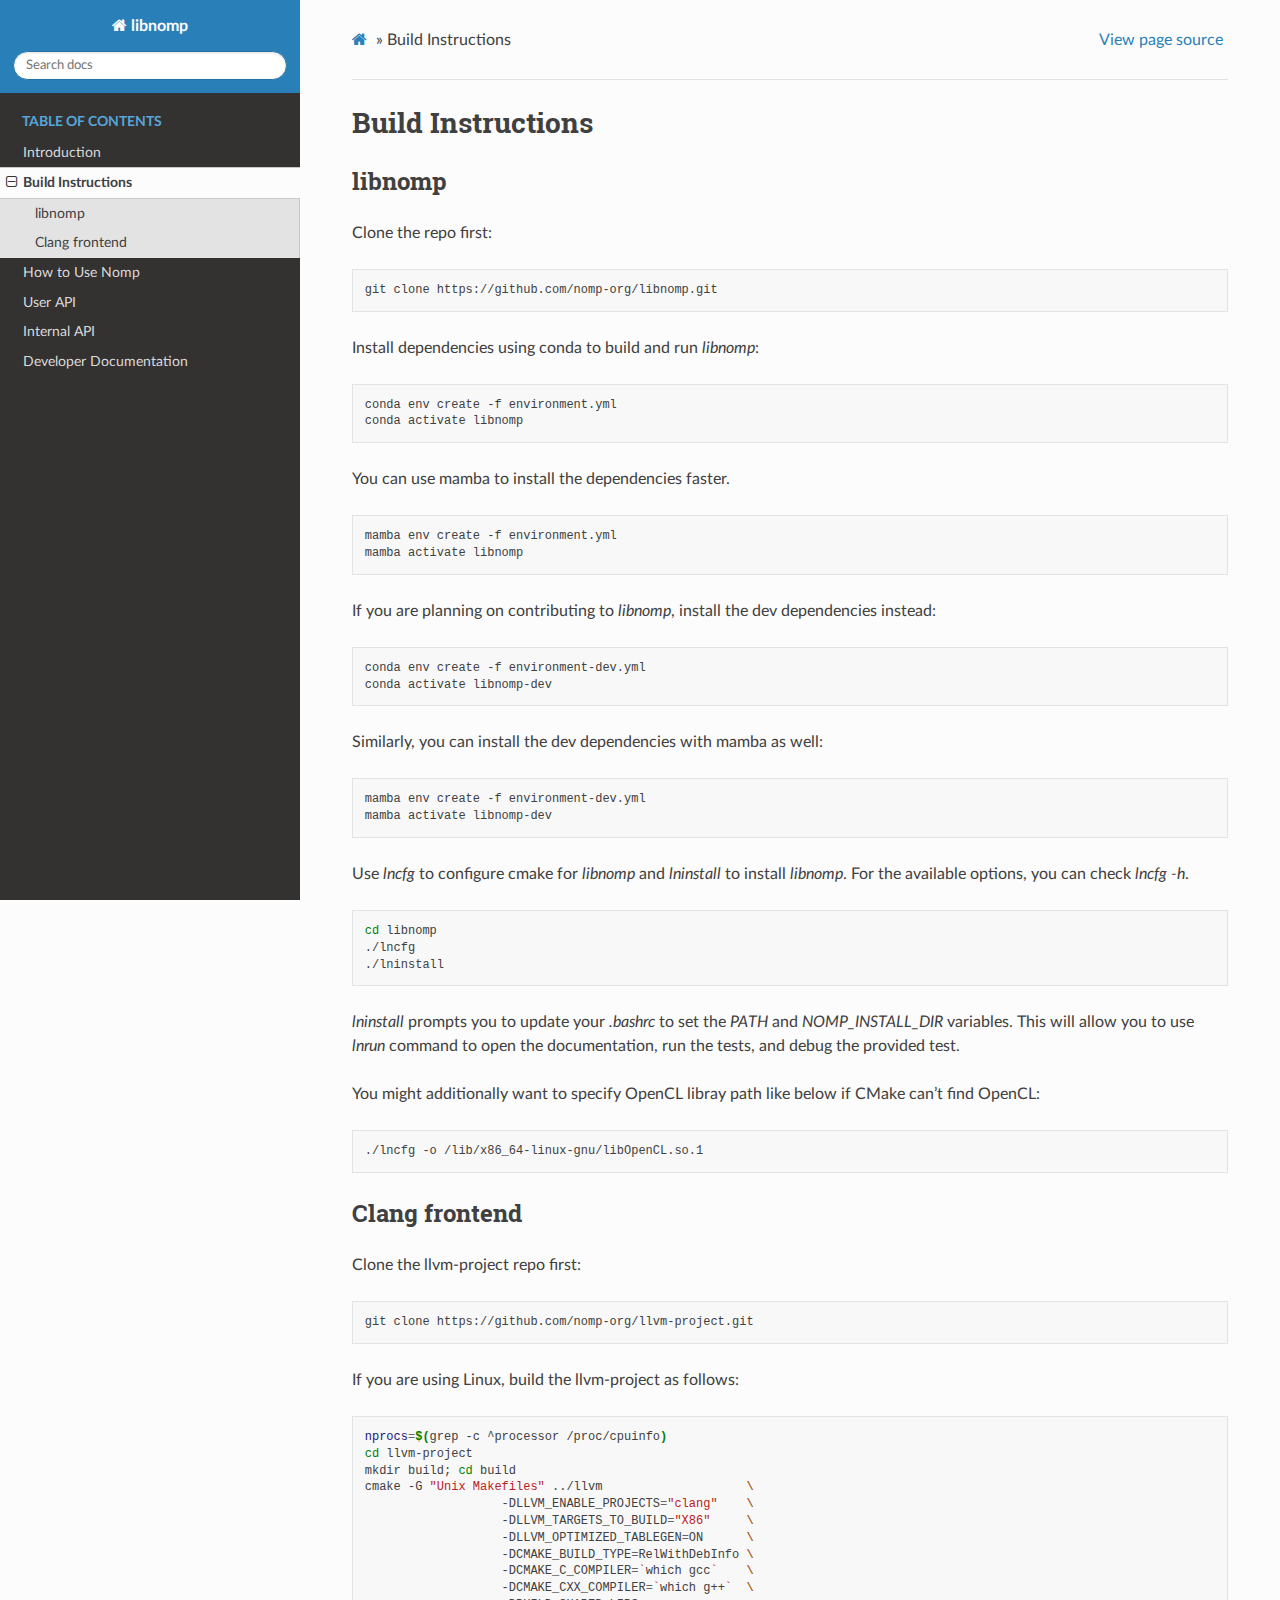
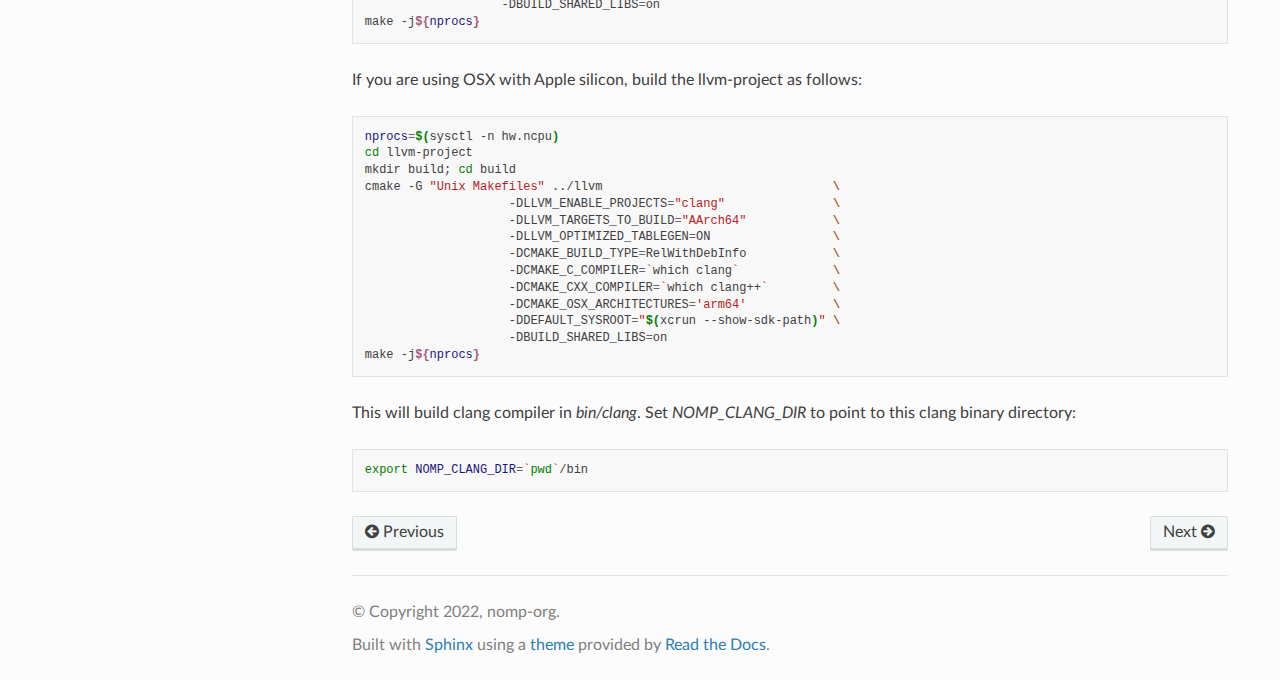
==== build.html @ e28bb0e7 "Deploying to gh-pages from  @ cd561f1dcca18e10cb22aec0879c1a27568e7cdb 🚀" ====
<!DOCTYPE html>
<html class="writer-html5" lang="en" >
<head>
  <meta charset="utf-8" /><meta name="generator" content="Docutils 0.17.1: http://docutils.sourceforge.net/" />

  <meta name="viewport" content="width=device-width, initial-scale=1.0" />
  <title>Build Instructions &mdash; libnomp  documentation</title>
      <link rel="stylesheet" href="_static/pygments.css" type="text/css" />
      <link rel="stylesheet" href="_static/css/theme.css" type="text/css" />
      <link rel="stylesheet" href="_static/main_stylesheet.css" type="text/css" />
  <!--[if lt IE 9]>
    <script src="_static/js/html5shiv.min.js"></script>
  <![endif]-->
  
        <script data-url_root="./" id="documentation_options" src="_static/documentation_options.js"></script>
        <script src="_static/jquery.js"></script>
        <script src="_static/underscore.js"></script>
        <script src="_static/_sphinx_javascript_frameworks_compat.js"></script>
        <script src="_static/doctools.js"></script>
    <script src="_static/js/theme.js"></script>
    <link rel="index" title="Index" href="genindex.html" />
    <link rel="search" title="Search" href="search.html" />
    <link rel="next" title="How to Use Nomp" href="nomp-usage.html" />
    <link rel="prev" title="Introduction" href="index.html" /> 
</head>

<body class="wy-body-for-nav"> 
  <div class="wy-grid-for-nav">
    <nav data-toggle="wy-nav-shift" class="wy-nav-side">
      <div class="wy-side-scroll">
        <div class="wy-side-nav-search" >
            <a href="index.html" class="icon icon-home"> libnomp
          </a>
<div role="search">
  <form id="rtd-search-form" class="wy-form" action="search.html" method="get">
    <input type="text" name="q" placeholder="Search docs" />
    <input type="hidden" name="check_keywords" value="yes" />
    <input type="hidden" name="area" value="default" />
  </form>
</div>
        </div><div class="wy-menu wy-menu-vertical" data-spy="affix" role="navigation" aria-label="Navigation menu">
              <p class="caption" role="heading"><span class="caption-text">Table of Contents</span></p>
<ul class="current">
<li class="toctree-l1"><a class="reference internal" href="index.html">Introduction</a></li>
<li class="toctree-l1 current"><a class="current reference internal" href="#">Build Instructions</a><ul>
<li class="toctree-l2"><a class="reference internal" href="#libnomp">libnomp</a></li>
<li class="toctree-l2"><a class="reference internal" href="#clang-frontend">Clang frontend</a></li>
</ul>
</li>
<li class="toctree-l1"><a class="reference internal" href="nomp-usage.html">How to Use Nomp</a></li>
<li class="toctree-l1"><a class="reference internal" href="user-api.html">User API</a></li>
<li class="toctree-l1"><a class="reference internal" href="internal-api.html">Internal API</a></li>
<li class="toctree-l1"><a class="reference internal" href="developer-docs.html">Developer Documentation</a></li>
</ul>

        </div>
      </div>
    </nav>

    <section data-toggle="wy-nav-shift" class="wy-nav-content-wrap"><nav class="wy-nav-top" aria-label="Mobile navigation menu" >
          <i data-toggle="wy-nav-top" class="fa fa-bars"></i>
          <a href="index.html">libnomp</a>
      </nav>

      <div class="wy-nav-content">
        <div class="rst-content">
          <div role="navigation" aria-label="Page navigation">
  <ul class="wy-breadcrumbs">
      <li><a href="index.html" class="icon icon-home"></a> &raquo;</li>
      <li>Build Instructions</li>
      <li class="wy-breadcrumbs-aside">
            <a href="_sources/build.rst.txt" rel="nofollow"> View page source</a>
      </li>
  </ul>
  <hr/>
</div>
          <div role="main" class="document" itemscope="itemscope" itemtype="http://schema.org/Article">
           <div itemprop="articleBody">
             
  <section id="build-instructions">
<h1>Build Instructions<a class="headerlink" href="#build-instructions" title="Permalink to this heading"></a></h1>
<section id="libnomp">
<h2>libnomp<a class="headerlink" href="#libnomp" title="Permalink to this heading"></a></h2>
<p>Clone the repo first:</p>
<div class="highlight-bash notranslate"><div class="highlight"><pre><span></span>git clone https://github.com/nomp-org/libnomp.git
</pre></div>
</div>
<p>Install dependencies using conda to build and run <cite>libnomp</cite>:</p>
<div class="highlight-bash notranslate"><div class="highlight"><pre><span></span>conda env create -f environment.yml
conda activate libnomp
</pre></div>
</div>
<p>You can use mamba to install the dependencies faster.</p>
<div class="highlight-bash notranslate"><div class="highlight"><pre><span></span>mamba env create -f environment.yml
mamba activate libnomp
</pre></div>
</div>
<p>If you are planning on contributing to <cite>libnomp</cite>, install the dev dependencies
instead:</p>
<div class="highlight-bash notranslate"><div class="highlight"><pre><span></span>conda env create -f environment-dev.yml
conda activate libnomp-dev
</pre></div>
</div>
<p>Similarly, you can install the dev dependencies with mamba as well:</p>
<div class="highlight-bash notranslate"><div class="highlight"><pre><span></span>mamba env create -f environment-dev.yml
mamba activate libnomp-dev
</pre></div>
</div>
<p>Use <cite>lncfg</cite> to configure cmake for <cite>libnomp</cite> and <cite>lninstall</cite> to install <cite>libnomp</cite>.
For the available options, you can check <cite>lncfg -h</cite>.</p>
<div class="highlight-bash notranslate"><div class="highlight"><pre><span></span><span class="nb">cd</span> libnomp
./lncfg
./lninstall
</pre></div>
</div>
<p><cite>lninstall</cite> prompts you to update your <cite>.bashrc</cite> to set the <cite>PATH</cite> and
<cite>NOMP_INSTALL_DIR</cite> variables. This will allow you to use <cite>lnrun</cite> command to
open the documentation, run the tests, and debug the provided test.</p>
<p>You might additionally want to specify OpenCL libray path like below if CMake
can’t find OpenCL:</p>
<div class="highlight-bash notranslate"><div class="highlight"><pre><span></span>./lncfg -o /lib/x86_64-linux-gnu/libOpenCL.so.1
</pre></div>
</div>
</section>
<section id="clang-frontend">
<h2>Clang frontend<a class="headerlink" href="#clang-frontend" title="Permalink to this heading"></a></h2>
<p>Clone the llvm-project repo first:</p>
<div class="highlight-bash notranslate"><div class="highlight"><pre><span></span>git clone https://github.com/nomp-org/llvm-project.git
</pre></div>
</div>
<p>If you are using Linux, build the llvm-project as follows:</p>
<div class="highlight-bash notranslate"><div class="highlight"><pre><span></span><span class="nv">nprocs</span><span class="o">=</span><span class="k">$(</span>grep -c ^processor /proc/cpuinfo<span class="k">)</span>
<span class="nb">cd</span> llvm-project
mkdir build<span class="p">;</span> <span class="nb">cd</span> build
cmake -G <span class="s2">&quot;Unix Makefiles&quot;</span> ../llvm                    <span class="se">\</span>
                   -DLLVM_ENABLE_PROJECTS<span class="o">=</span><span class="s2">&quot;clang&quot;</span>    <span class="se">\</span>
                   -DLLVM_TARGETS_TO_BUILD<span class="o">=</span><span class="s2">&quot;X86&quot;</span>     <span class="se">\</span>
                   -DLLVM_OPTIMIZED_TABLEGEN<span class="o">=</span>ON      <span class="se">\</span>
                   -DCMAKE_BUILD_TYPE<span class="o">=</span>RelWithDebInfo <span class="se">\</span>
                   -DCMAKE_C_COMPILER<span class="o">=</span><span class="sb">`</span>which gcc<span class="sb">`</span>    <span class="se">\</span>
                   -DCMAKE_CXX_COMPILER<span class="o">=</span><span class="sb">`</span>which g++<span class="sb">`</span>  <span class="se">\</span>
                   -DBUILD_SHARED_LIBS<span class="o">=</span>on
make -j<span class="si">${</span><span class="nv">nprocs</span><span class="si">}</span>
</pre></div>
</div>
<p>If you are using OSX with Apple silicon, build the llvm-project as follows:</p>
<div class="highlight-bash notranslate"><div class="highlight"><pre><span></span><span class="nv">nprocs</span><span class="o">=</span><span class="k">$(</span>sysctl -n hw.ncpu<span class="k">)</span>
<span class="nb">cd</span> llvm-project
mkdir build<span class="p">;</span> <span class="nb">cd</span> build
cmake -G <span class="s2">&quot;Unix Makefiles&quot;</span> ../llvm                                <span class="se">\</span>
                    -DLLVM_ENABLE_PROJECTS<span class="o">=</span><span class="s2">&quot;clang&quot;</span>               <span class="se">\</span>
                    -DLLVM_TARGETS_TO_BUILD<span class="o">=</span><span class="s2">&quot;AArch64&quot;</span>            <span class="se">\</span>
                    -DLLVM_OPTIMIZED_TABLEGEN<span class="o">=</span>ON                 <span class="se">\</span>
                    -DCMAKE_BUILD_TYPE<span class="o">=</span>RelWithDebInfo            <span class="se">\</span>
                    -DCMAKE_C_COMPILER<span class="o">=</span><span class="sb">`</span>which clang<span class="sb">`</span>             <span class="se">\</span>
                    -DCMAKE_CXX_COMPILER<span class="o">=</span><span class="sb">`</span>which clang++<span class="sb">`</span>         <span class="se">\</span>
                    -DCMAKE_OSX_ARCHITECTURES<span class="o">=</span><span class="s1">&#39;arm64&#39;</span>            <span class="se">\</span>
                    -DDEFAULT_SYSROOT<span class="o">=</span><span class="s2">&quot;</span><span class="k">$(</span>xcrun --show-sdk-path<span class="k">)</span><span class="s2">&quot;</span> <span class="se">\</span>
                    -DBUILD_SHARED_LIBS<span class="o">=</span>on
make -j<span class="si">${</span><span class="nv">nprocs</span><span class="si">}</span>
</pre></div>
</div>
<p>This will build clang compiler in <cite>bin/clang</cite>. Set <cite>NOMP_CLANG_DIR</cite> to point to
this clang binary directory:</p>
<div class="highlight-bash notranslate"><div class="highlight"><pre><span></span><span class="nb">export</span> <span class="nv">NOMP_CLANG_DIR</span><span class="o">=</span><span class="sb">`</span><span class="nb">pwd</span><span class="sb">`</span>/bin
</pre></div>
</div>
</section>
</section>


           </div>
          </div>
          <footer><div class="rst-footer-buttons" role="navigation" aria-label="Footer">
        <a href="index.html" class="btn btn-neutral float-left" title="Introduction" accesskey="p" rel="prev"><span class="fa fa-arrow-circle-left" aria-hidden="true"></span> Previous</a>
        <a href="nomp-usage.html" class="btn btn-neutral float-right" title="How to Use Nomp" accesskey="n" rel="next">Next <span class="fa fa-arrow-circle-right" aria-hidden="true"></span></a>
    </div>

  <hr/>

  <div role="contentinfo">
    <p>&#169; Copyright 2022, nomp-org.</p>
  </div>

  Built with <a href="https://www.sphinx-doc.org/">Sphinx</a> using a
    <a href="https://github.com/readthedocs/sphinx_rtd_theme">theme</a>
    provided by <a href="https://readthedocs.org">Read the Docs</a>.
   

</footer>
        </div>
      </div>
    </section>
  </div>
  <script>
      jQuery(function () {
          SphinxRtdTheme.Navigation.enable(true);
      });
  </script> 

</body>
</html>
---- _static/pygments.css ----
pre { line-height: 125%; }
td.linenos .normal { color: inherit; background-color: transparent; padding-left: 5px; padding-right: 5px; }
span.linenos { color: inherit; background-color: transparent; padding-left: 5px; padding-right: 5px; }
td.linenos .special { color: #000000; background-color: #ffffc0; padding-left: 5px; padding-right: 5px; }
span.linenos.special { color: #000000; background-color: #ffffc0; padding-left: 5px; padding-right: 5px; }
.highlight .hll { background-color: #ffffcc }
.highlight { background: #f8f8f8; }
.highlight .c { color: #3D7B7B; font-style: italic } /* Comment */
.highlight .err { border: 1px solid #FF0000 } /* Error */
.highlight .k { color: #008000; font-weight: bold } /* Keyword */
.highlight .o { color: #666666 } /* Operator */
.highlight .ch { color: #3D7B7B; font-style: italic } /* Comment.Hashbang */
.highlight .cm { color: #3D7B7B; font-style: italic } /* Comment.Multiline */
.highlight .cp { color: #9C6500 } /* Comment.Preproc */
.highlight .cpf { color: #3D7B7B; font-style: italic } /* Comment.PreprocFile */
.highlight .c1 { color: #3D7B7B; font-style: italic } /* Comment.Single */
.highlight .cs { color: #3D7B7B; font-style: italic } /* Comment.Special */
.highlight .gd { color: #A00000 } /* Generic.Deleted */
.highlight .ge { font-style: italic } /* Generic.Emph */
.highlight .gr { color: #E40000 } /* Generic.Error */
.highlight .gh { color: #000080; font-weight: bold } /* Generic.Heading */
.highlight .gi { color: #008400 } /* Generic.Inserted */
.highlight .go { color: #717171 } /* Generic.Output */
.highlight .gp { color: #000080; font-weight: bold } /* Generic.Prompt */
.highlight .gs { font-weight: bold } /* Generic.Strong */
.highlight .gu { color: #800080; font-weight: bold } /* Generic.Subheading */
.highlight .gt { color: #0044DD } /* Generic.Traceback */
.highlight .kc { color: #008000; font-weight: bold } /* Keyword.Constant */
.highlight .kd { color: #008000; font-weight: bold } /* Keyword.Declaration */
.highlight .kn { color: #008000; font-weight: bold } /* Keyword.Namespace */
.highlight .kp { color: #008000 } /* Keyword.Pseudo */
.highlight .kr { color: #008000; font-weight: bold } /* Keyword.Reserved */
.highlight .kt { color: #B00040 } /* Keyword.Type */
.highlight .m { color: #666666 } /* Literal.Number */
.highlight .s { color: #BA2121 } /* Literal.String */
.highlight .na { color: #687822 } /* Name.Attribute */
.highlight .nb { color: #008000 } /* Name.Builtin */
.highlight .nc { color: #0000FF; font-weight: bold } /* Name.Class */
.highlight .no { color: #880000 } /* Name.Constant */
.highlight .nd { color: #AA22FF } /* Name.Decorator */
.highlight .ni { color: #717171; font-weight: bold } /* Name.Entity */
.highlight .ne { color: #CB3F38; font-weight: bold } /* Name.Exception */
.highlight .nf { color: #0000FF } /* Name.Function */
.highlight .nl { color: #767600 } /* Name.Label */
.highlight .nn { color: #0000FF; font-weight: bold } /* Name.Namespace */
.highlight .nt { color: #008000; font-weight: bold } /* Name.Tag */
.highlight .nv { color: #19177C } /* Name.Variable */
.highlight .ow { color: #AA22FF; font-weight: bold } /* Operator.Word */
.highlight .w { color: #bbbbbb } /* Text.Whitespace */
.highlight .mb { color: #666666 } /* Literal.Number.Bin */
.highlight .mf { color: #666666 } /* Literal.Number.Float */
.highlight .mh { color: #666666 } /* Literal.Number.Hex */
.highlight .mi { color: #666666 } /* Literal.Number.Integer */
.highlight .mo { color: #666666 } /* Literal.Number.Oct */
.highlight .sa { color: #BA2121 } /* Literal.String.Affix */
.highlight .sb { color: #BA2121 } /* Literal.String.Backtick */
.highlight .sc { color: #BA2121 } /* Literal.String.Char */
.highlight .dl { color: #BA2121 } /* Literal.String.Delimiter */
.highlight .sd { color: #BA2121; font-style: italic } /* Literal.String.Doc */
.highlight .s2 { color: #BA2121 } /* Literal.String.Double */
.highlight .se { color: #AA5D1F; font-weight: bold } /* Literal.String.Escape */
.highlight .sh { color: #BA2121 } /* Literal.String.Heredoc */
.highlight .si { color: #A45A77; font-weight: bold } /* Literal.String.Interpol */
.highlight .sx { color: #008000 } /* Literal.String.Other */
.highlight .sr { color: #A45A77 } /* Literal.String.Regex */
.highlight .s1 { color: #BA2121 } /* Literal.String.Single */
.highlight .ss { color: #19177C } /* Literal.String.Symbol */
.highlight .bp { color: #008000 } /* Name.Builtin.Pseudo */
.highlight .fm { color: #0000FF } /* Name.Function.Magic */
.highlight .vc { color: #19177C } /* Name.Variable.Class */
.highlight .vg { color: #19177C } /* Name.Variable.Global */
.highlight .vi { color: #19177C } /* Name.Variable.Instance */
.highlight .vm { color: #19177C } /* Name.Variable.Magic */
.highlight .il { color: #666666 } /* Literal.Number.Integer.Long */
---- _static/css/theme.css ----
html{box-sizing:border-box}*,:after,:before{box-sizing:inherit}article,aside,details,figcaption,figure,footer,header,hgroup,nav,section{display:block}audio,canvas,video{display:inline-block;*display:inline;*zoom:1}[hidden],audio:not([controls]){display:none}*{-webkit-box-sizing:border-box;-moz-box-sizing:border-box;box-sizing:border-box}html{font-size:100%;-webkit-text-size-adjust:100%;-ms-text-size-adjust:100%}body{margin:0}a:active,a:hover{outline:0}abbr[title]{border-bottom:1px dotted}b,strong{font-weight:700}blockquote{margin:0}dfn{font-style:italic}ins{background:#ff9;text-decoration:none}ins,mark{color:#000}mark{background:#ff0;font-style:italic;font-weight:700}.rst-content code,.rst-content tt,code,kbd,pre,samp{font-family:monospace,serif;_font-family:courier new,monospace;font-size:1em}pre{white-space:pre}q{quotes:none}q:after,q:before{content:"";content:none}small{font-size:85%}sub,sup{font-size:75%;line-height:0;position:relative;vertical-align:baseline}sup{top:-.5em}sub{bottom:-.25em}dl,ol,ul{margin:0;padding:0;list-style:none;list-style-image:none}li{list-style:none}dd{margin:0}img{border:0;-ms-interpolation-mode:bicubic;vertical-align:middle;max-width:100%}svg:not(:root){overflow:hidden}figure,form{margin:0}label{cursor:pointer}button,input,select,textarea{font-size:100%;margin:0;vertical-align:baseline;*vertical-align:middle}button,input{line-height:normal}button,input[type=button],input[type=reset],input[type=submit]{cursor:pointer;-webkit-appearance:button;*overflow:visible}button[disabled],input[disabled]{cursor:default}input[type=search]{-webkit-appearance:textfield;-moz-box-sizing:content-box;-webkit-box-sizing:content-box;box-sizing:content-box}textarea{resize:vertical}table{border-collapse:collapse;border-spacing:0}td{vertical-align:top}.chromeframe{margin:.2em 0;background:#ccc;color:#000;padding:.2em 0}.ir{display:block;border:0;text-indent:-999em;overflow:hidden;background-color:transparent;background-repeat:no-repeat;text-align:left;direction:ltr;*line-height:0}.ir br{display:none}.hidden{display:none!important;visibility:hidden}.visuallyhidden{border:0;clip:rect(0 0 0 0);height:1px;margin:-1px;overflow:hidden;padding:0;position:absolute;width:1px}.visuallyhidden.focusable:active,.visuallyhidden.focusable:focus{clip:auto;height:auto;margin:0;overflow:visible;position:static;width:auto}.invisible{visibility:hidden}.relative{position:relative}big,small{font-size:100%}@media print{body,html,section{background:none!important}*{box-shadow:none!important;text-shadow:none!important;filter:none!important;-ms-filter:none!important}a,a:visited{text-decoration:underline}.ir a:after,a[href^="#"]:after,a[href^="javascript:"]:after{content:""}blockquote,pre{page-break-inside:avoid}thead{display:table-header-group}img,tr{page-break-inside:avoid}img{max-width:100%!important}@page{margin:.5cm}.rst-content .toctree-wrapper>p.caption,h2,h3,p{orphans:3;widows:3}.rst-content .toctree-wrapper>p.caption,h2,h3{page-break-after:avoid}}.btn,.fa:before,.icon:before,.rst-content .admonition,.rst-content .admonition-title:before,.rst-content .admonition-todo,.rst-content .attention,.rst-content .caution,.rst-content .code-block-caption .headerlink:before,.rst-content .danger,.rst-content .eqno .headerlink:before,.rst-content .error,.rst-content .hint,.rst-content .important,.rst-content .note,.rst-content .seealso,.rst-content .tip,.rst-content .warning,.rst-content code.download span:first-child:before,.rst-content dl dt .headerlink:before,.rst-content h1 .headerlink:before,.rst-content h2 .headerlink:before,.rst-content h3 .headerlink:before,.rst-content h4 .headerlink:before,.rst-content h5 .headerlink:before,.rst-content h6 .headerlink:before,.rst-content p.caption .headerlink:before,.rst-content p .headerlink:before,.rst-content table>caption .headerlink:before,.rst-content tt.download span:first-child:before,.wy-alert,.wy-dropdown .caret:before,.wy-inline-validate.wy-inline-validate-danger .wy-input-context:before,.wy-inline-validate.wy-inline-validate-info .wy-input-context:before,.wy-inline-validate.wy-inline-validate-success .wy-input-context:before,.wy-inline-validate.wy-inline-validate-warning .wy-input-context:before,.wy-menu-vertical li.current>a,.wy-menu-vertical li.current>a button.toctree-expand:before,.wy-menu-vertical li.on a,.wy-menu-vertical li.on a button.toctree-expand:before,.wy-menu-vertical li button.toctree-expand:before,.wy-nav-top a,.wy-side-nav-search .wy-dropdown>a,.wy-side-nav-search>a,input[type=color],input[type=date],input[type=datetime-local],input[type=datetime],input[type=email],input[type=month],input[type=number],input[type=password],input[type=search],input[type=tel],input[type=text],input[type=time],input[type=url],input[type=week],select,textarea{-webkit-font-smoothing:antialiased}.clearfix{*zoom:1}.clearfix:after,.clearfix:before{display:table;content:""}.clearfix:after{clear:both}/*!
 *  Font Awesome 4.7.0 by @davegandy - http://fontawesome.io - @fontawesome
 *  License - http://fontawesome.io/license (Font: SIL OFL 1.1, CSS: MIT License)
 */@font-face{font-family:FontAwesome;src:url(fonts/fontawesome-webfont.eot?674f50d287a8c48dc19ba404d20fe713);src:url(fonts/fontawesome-webfont.eot?674f50d287a8c48dc19ba404d20fe713?#iefix&v=4.7.0) format("embedded-opentype"),url(fonts/fontawesome-webfont.woff2?af7ae505a9eed503f8b8e6982036873e) format("woff2"),url(fonts/fontawesome-webfont.woff?fee66e712a8a08eef5805a46892932ad) format("woff"),url(fonts/fontawesome-webfont.ttf?b06871f281fee6b241d60582ae9369b9) format("truetype"),url(fonts/fontawesome-webfont.svg?912ec66d7572ff821749319396470bde#fontawesomeregular) format("svg");font-weight:400;font-style:normal}.fa,.icon,.rst-content .admonition-title,.rst-content .code-block-caption .headerlink,.rst-content .eqno .headerlink,.rst-content code.download span:first-child,.rst-content dl dt .headerlink,.rst-content h1 .headerlink,.rst-content h2 .headerlink,.rst-content h3 .headerlink,.rst-content h4 .headerlink,.rst-content h5 .headerlink,.rst-content h6 .headerlink,.rst-content p.caption .headerlink,.rst-content p .headerlink,.rst-content table>caption .headerlink,.rst-content tt.download span:first-child,.wy-menu-vertical li.current>a button.toctree-expand,.wy-menu-vertical li.on a button.toctree-expand,.wy-menu-vertical li button.toctree-expand{display:inline-block;font:normal normal normal 14px/1 FontAwesome;font-size:inherit;text-rendering:auto;-webkit-font-smoothing:antialiased;-moz-osx-font-smoothing:grayscale}.fa-lg{font-size:1.33333em;line-height:.75em;vertical-align:-15%}.fa-2x{font-size:2em}.fa-3x{font-size:3em}.fa-4x{font-size:4em}.fa-5x{font-size:5em}.fa-fw{width:1.28571em;text-align:center}.fa-ul{padding-left:0;margin-left:2.14286em;list-style-type:none}.fa-ul>li{position:relative}.fa-li{position:absolute;left:-2.14286em;width:2.14286em;top:.14286em;text-align:center}.fa-li.fa-lg{left:-1.85714em}.fa-border{padding:.2em .25em .15em;border:.08em solid #eee;border-radius:.1em}.fa-pull-left{float:left}.fa-pull-right{float:right}.fa-pull-left.icon,.fa.fa-pull-left,.rst-content .code-block-caption .fa-pull-left.headerlink,.rst-content .eqno .fa-pull-left.headerlink,.rst-content .fa-pull-left.admonition-title,.rst-content code.download span.fa-pull-left:first-child,.rst-content dl dt .fa-pull-left.headerlink,.rst-content h1 .fa-pull-left.headerlink,.rst-content h2 .fa-pull-left.headerlink,.rst-content h3 .fa-pull-left.headerlink,.rst-content h4 .fa-pull-left.headerlink,.rst-content h5 .fa-pull-left.headerlink,.rst-content h6 .fa-pull-left.headerlink,.rst-content p .fa-pull-left.headerlink,.rst-content table>caption .fa-pull-left.headerlink,.rst-content tt.download span.fa-pull-left:first-child,.wy-menu-vertical li.current>a button.fa-pull-left.toctree-expand,.wy-menu-vertical li.on a button.fa-pull-left.toctree-expand,.wy-menu-vertical li button.fa-pull-left.toctree-expand{margin-right:.3em}.fa-pull-right.icon,.fa.fa-pull-right,.rst-content .code-block-caption .fa-pull-right.headerlink,.rst-content .eqno .fa-pull-right.headerlink,.rst-content .fa-pull-right.admonition-title,.rst-content code.download span.fa-pull-right:first-child,.rst-content dl dt .fa-pull-right.headerlink,.rst-content h1 .fa-pull-right.headerlink,.rst-content h2 .fa-pull-right.headerlink,.rst-content h3 .fa-pull-right.headerlink,.rst-content h4 .fa-pull-right.headerlink,.rst-content h5 .fa-pull-right.headerlink,.rst-content h6 .fa-pull-right.headerlink,.rst-content p .fa-pull-right.headerlink,.rst-content table>caption .fa-pull-right.headerlink,.rst-content tt.download span.fa-pull-right:first-child,.wy-menu-vertical li.current>a button.fa-pull-right.toctree-expand,.wy-menu-vertical li.on a button.fa-pull-right.toctree-expand,.wy-menu-vertical li button.fa-pull-right.toctree-expand{margin-left:.3em}.pull-right{float:right}.pull-left{float:left}.fa.pull-left,.pull-left.icon,.rst-content .code-block-caption .pull-left.headerlink,.rst-content .eqno .pull-left.headerlink,.rst-content .pull-left.admonition-title,.rst-content code.download span.pull-left:first-child,.rst-content dl dt .pull-left.headerlink,.rst-content h1 .pull-left.headerlink,.rst-content h2 .pull-left.headerlink,.rst-content h3 .pull-left.headerlink,.rst-content h4 .pull-left.headerlink,.rst-content h5 .pull-left.headerlink,.rst-content h6 .pull-left.headerlink,.rst-content p .pull-left.headerlink,.rst-content table>caption .pull-left.headerlink,.rst-content tt.download span.pull-left:first-child,.wy-menu-vertical li.current>a button.pull-left.toctree-expand,.wy-menu-vertical li.on a button.pull-left.toctree-expand,.wy-menu-vertical li button.pull-left.toctree-expand{margin-right:.3em}.fa.pull-right,.pull-right.icon,.rst-content .code-block-caption .pull-right.headerlink,.rst-content .eqno .pull-right.headerlink,.rst-content .pull-right.admonition-title,.rst-content code.download span.pull-right:first-child,.rst-content dl dt .pull-right.headerlink,.rst-content h1 .pull-right.headerlink,.rst-content h2 .pull-right.headerlink,.rst-content h3 .pull-right.headerlink,.rst-content h4 .pull-right.headerlink,.rst-content h5 .pull-right.headerlink,.rst-content h6 .pull-right.headerlink,.rst-content p .pull-right.headerlink,.rst-content table>caption .pull-right.headerlink,.rst-content tt.download span.pull-right:first-child,.wy-menu-vertical li.current>a button.pull-right.toctree-expand,.wy-menu-vertical li.on a button.pull-right.toctree-expand,.wy-menu-vertical li button.pull-right.toctree-expand{margin-left:.3em}.fa-spin{-webkit-animation:fa-spin 2s linear infinite;animation:fa-spin 2s linear infinite}.fa-pulse{-webkit-animation:fa-spin 1s steps(8) infinite;animation:fa-spin 1s steps(8) infinite}@-webkit-keyframes fa-spin{0%{-webkit-transform:rotate(0deg);transform:rotate(0deg)}to{-webkit-transform:rotate(359deg);transform:rotate(359deg)}}@keyframes fa-spin{0%{-webkit-transform:rotate(0deg);transform:rotate(0deg)}to{-webkit-transform:rotate(359deg);transform:rotate(359deg)}}.fa-rotate-90{-ms-filter:"progid:DXImageTransform.Microsoft.BasicImage(rotation=1)";-webkit-transform:rotate(90deg);-ms-transform:rotate(90deg);transform:rotate(90deg)}.fa-rotate-180{-ms-filter:"progid:DXImageTransform.Microsoft.BasicImage(rotation=2)";-webkit-transform:rotate(180deg);-ms-transform:rotate(180deg);transform:rotate(180deg)}.fa-rotate-270{-ms-filter:"progid:DXImageTransform.Microsoft.BasicImage(rotation=3)";-webkit-transform:rotate(270deg);-ms-transform:rotate(270deg);transform:rotate(270deg)}.fa-flip-horizontal{-ms-filter:"progid:DXImageTransform.Microsoft.BasicImage(rotation=0, mirror=1)";-webkit-transform:scaleX(-1);-ms-transform:scaleX(-1);transform:scaleX(-1)}.fa-flip-vertical{-ms-filter:"progid:DXImageTransform.Microsoft.BasicImage(rotation=2, mirror=1)";-webkit-transform:scaleY(-1);-ms-transform:scaleY(-1);transform:scaleY(-1)}:root .fa-flip-horizontal,:root .fa-flip-vertical,:root .fa-rotate-90,:root .fa-rotate-180,:root .fa-rotate-270{filter:none}.fa-stack{position:relative;display:inline-block;width:2em;height:2em;line-height:2em;vertical-align:middle}.fa-stack-1x,.fa-stack-2x{position:absolute;left:0;width:100%;text-align:center}.fa-stack-1x{line-height:inherit}.fa-stack-2x{font-size:2em}.fa-inverse{color:#fff}.fa-glass:before{content:""}.fa-music:before{content:""}.fa-search:before,.icon-search:before{content:""}.fa-envelope-o:before{content:""}.fa-heart:before{content:""}.fa-star:before{content:""}.fa-star-o:before{content:""}.fa-user:before{content:""}.fa-film:before{content:""}.fa-th-large:before{content:""}.fa-th:before{content:""}.fa-th-list:before{content:""}.fa-check:before{content:""}.fa-close:before,.fa-remove:before,.fa-times:before{content:""}.fa-search-plus:before{content:""}.fa-search-minus:before{content:""}.fa-power-off:before{content:""}.fa-signal:before{content:""}.fa-cog:before,.fa-gear:before{content:""}.fa-trash-o:before{content:""}.fa-home:before,.icon-home:before{content:""}.fa-file-o:before{content:""}.fa-clock-o:before{content:""}.fa-road:before{content:""}.fa-download:before,.rst-content code.download span:first-child:before,.rst-content tt.download span:first-child:before{content:""}.fa-arrow-circle-o-down:before{content:""}.fa-arrow-circle-o-up:before{content:""}.fa-inbox:before{content:""}.fa-play-circle-o:before{content:""}.fa-repeat:before,.fa-rotate-right:before{content:""}.fa-refresh:before{content:""}.fa-list-alt:before{content:""}.fa-lock:before{content:""}.fa-flag:before{content:""}.fa-headphones:before{content:""}.fa-volume-off:before{content:""}.fa-volume-down:before{content:""}.fa-volume-up:before{content:""}.fa-qrcode:before{content:""}.fa-barcode:before{content:""}.fa-tag:before{content:""}.fa-tags:before{content:""}.fa-book:before,.icon-book:before{content:""}.fa-bookmark:before{content:""}.fa-print:before{content:""}.fa-camera:before{content:""}.fa-font:before{content:""}.fa-bold:before{content:""}.fa-italic:before{content:""}.fa-text-height:before{content:""}.fa-text-width:before{content:""}.fa-align-left:before{content:""}.fa-align-center:before{content:""}.fa-align-right:before{content:""}.fa-align-justify:before{content:""}.fa-list:before{content:""}.fa-dedent:before,.fa-outdent:before{content:""}.fa-indent:before{content:""}.fa-video-camera:before{content:""}.fa-image:before,.fa-photo:before,.fa-picture-o:before{content:""}.fa-pencil:before{content:""}.fa-map-marker:before{content:""}.fa-adjust:before{content:""}.fa-tint:before{content:""}.fa-edit:before,.fa-pencil-square-o:before{content:""}.fa-share-square-o:before{content:""}.fa-check-square-o:before{content:""}.fa-arrows:before{content:""}.fa-step-backward:before{content:""}.fa-fast-backward:before{content:""}.fa-backward:before{content:""}.fa-play:before{content:""}.fa-pause:before{content:""}.fa-stop:before{content:""}.fa-forward:before{content:""}.fa-fast-forward:before{content:""}.fa-step-forward:before{content:""}.fa-eject:before{content:""}.fa-chevron-left:before{content:""}.fa-chevron-right:before{content:""}.fa-plus-circle:before{content:""}.fa-minus-circle:before{content:""}.fa-times-circle:before,.wy-inline-validate.wy-inline-validate-danger .wy-input-context:before{content:""}.fa-check-circle:before,.wy-inline-validate.wy-inline-validate-success .wy-input-context:before{content:""}.fa-question-circle:before{content:""}.fa-info-circle:before{content:""}.fa-crosshairs:before{content:""}.fa-times-circle-o:before{content:""}.fa-check-circle-o:before{content:""}.fa-ban:before{content:""}.fa-arrow-left:before{content:""}.fa-arrow-right:before{content:""}.fa-arrow-up:before{content:""}.fa-arrow-down:before{content:""}.fa-mail-forward:before,.fa-share:before{content:""}.fa-expand:before{content:""}.fa-compress:before{content:""}.fa-plus:before{content:""}.fa-minus:before{content:""}.fa-asterisk:before{content:""}.fa-exclamation-circle:before,.rst-content .admonition-title:before,.wy-inline-validate.wy-inline-validate-info .wy-input-context:before,.wy-inline-validate.wy-inline-validate-warning .wy-input-context:before{content:""}.fa-gift:before{content:""}.fa-leaf:before{content:""}.fa-fire:before,.icon-fire:before{content:""}.fa-eye:before{content:""}.fa-eye-slash:before{content:""}.fa-exclamation-triangle:before,.fa-warning:before{content:""}.fa-plane:before{content:""}.fa-calendar:before{content:""}.fa-random:before{content:""}.fa-comment:before{content:""}.fa-magnet:before{content:""}.fa-chevron-up:before{content:""}.fa-chevron-down:before{content:""}.fa-retweet:before{content:""}.fa-shopping-cart:before{content:""}.fa-folder:before{content:""}.fa-folder-open:before{content:""}.fa-arrows-v:before{content:""}.fa-arrows-h:before{content:""}.fa-bar-chart-o:before,.fa-bar-chart:before{content:""}.fa-twitter-square:before{content:""}.fa-facebook-square:before{content:""}.fa-camera-retro:before{content:""}.fa-key:before{content:""}.fa-cogs:before,.fa-gears:before{content:""}.fa-comments:before{content:""}.fa-thumbs-o-up:before{content:""}.fa-thumbs-o-down:before{content:""}.fa-star-half:before{content:""}.fa-heart-o:before{content:""}.fa-sign-out:before{content:""}.fa-linkedin-square:before{content:""}.fa-thumb-tack:before{content:""}.fa-external-link:before{content:""}.fa-sign-in:before{content:""}.fa-trophy:before{content:""}.fa-github-square:before{content:""}.fa-upload:before{content:""}.fa-lemon-o:before{content:""}.fa-phone:before{content:""}.fa-square-o:before{content:""}.fa-bookmark-o:before{content:""}.fa-phone-square:before{content:""}.fa-twitter:before{content:""}.fa-facebook-f:before,.fa-facebook:before{content:""}.fa-github:before,.icon-github:before{content:""}.fa-unlock:before{content:""}.fa-credit-card:before{content:""}.fa-feed:before,.fa-rss:before{content:""}.fa-hdd-o:before{content:""}.fa-bullhorn:before{content:""}.fa-bell:before{content:""}.fa-certificate:before{content:""}.fa-hand-o-right:before{content:""}.fa-hand-o-left:before{content:""}.fa-hand-o-up:before{content:""}.fa-hand-o-down:before{content:""}.fa-arrow-circle-left:before,.icon-circle-arrow-left:before{content:""}.fa-arrow-circle-right:before,.icon-circle-arrow-right:before{content:""}.fa-arrow-circle-up:before{content:""}.fa-arrow-circle-down:before{content:""}.fa-globe:before{content:""}.fa-wrench:before{content:""}.fa-tasks:before{content:""}.fa-filter:before{content:""}.fa-briefcase:before{content:""}.fa-arrows-alt:before{content:""}.fa-group:before,.fa-users:before{content:""}.fa-chain:before,.fa-link:before,.icon-link:before{content:""}.fa-cloud:before{content:""}.fa-flask:before{content:""}.fa-cut:before,.fa-scissors:before{content:""}.fa-copy:before,.fa-files-o:before{content:""}.fa-paperclip:before{content:""}.fa-floppy-o:before,.fa-save:before{content:""}.fa-square:before{content:""}.fa-bars:before,.fa-navicon:before,.fa-reorder:before{content:""}.fa-list-ul:before{content:""}.fa-list-ol:before{content:""}.fa-strikethrough:before{content:""}.fa-underline:before{content:""}.fa-table:before{content:""}.fa-magic:before{content:""}.fa-truck:before{content:""}.fa-pinterest:before{content:""}.fa-pinterest-square:before{content:""}.fa-google-plus-square:before{content:""}.fa-google-plus:before{content:""}.fa-money:before{content:""}.fa-caret-down:before,.icon-caret-down:before,.wy-dropdown .caret:before{content:""}.fa-caret-up:before{content:""}.fa-caret-left:before{content:""}.fa-caret-right:before{content:""}.fa-columns:before{content:""}.fa-sort:before,.fa-unsorted:before{content:""}.fa-sort-desc:before,.fa-sort-down:before{content:""}.fa-sort-asc:before,.fa-sort-up:before{content:""}.fa-envelope:before{content:""}.fa-linkedin:before{content:""}.fa-rotate-left:before,.fa-undo:before{content:""}.fa-gavel:before,.fa-legal:before{content:""}.fa-dashboard:before,.fa-tachometer:before{content:""}.fa-comment-o:before{content:""}.fa-comments-o:before{content:""}.fa-bolt:before,.fa-flash:before{content:""}.fa-sitemap:before{content:""}.fa-umbrella:before{content:""}.fa-clipboard:before,.fa-paste:before{content:""}.fa-lightbulb-o:before{content:""}.fa-exchange:before{content:""}.fa-cloud-download:before{content:""}.fa-cloud-upload:before{content:""}.fa-user-md:before{content:""}.fa-stethoscope:before{content:""}.fa-suitcase:before{content:""}.fa-bell-o:before{content:""}.fa-coffee:before{content:""}.fa-cutlery:before{content:""}.fa-file-text-o:before{content:""}.fa-building-o:before{content:""}.fa-hospital-o:before{content:""}.fa-ambulance:before{content:""}.fa-medkit:before{content:""}.fa-fighter-jet:before{content:""}.fa-beer:before{content:""}.fa-h-square:before{content:""}.fa-plus-square:before{content:""}.fa-angle-double-left:before{content:""}.fa-angle-double-right:before{content:""}.fa-angle-double-up:before{content:""}.fa-angle-double-down:before{content:""}.fa-angle-left:before{content:""}.fa-angle-right:before{content:""}.fa-angle-up:before{content:""}.fa-angle-down:before{content:""}.fa-desktop:before{content:""}.fa-laptop:before{content:""}.fa-tablet:before{content:""}.fa-mobile-phone:before,.fa-mobile:before{content:""}.fa-circle-o:before{content:""}.fa-quote-left:before{content:""}.fa-quote-right:before{content:""}.fa-spinner:before{content:""}.fa-circle:before{content:""}.fa-mail-reply:before,.fa-reply:before{content:""}.fa-github-alt:before{content:""}.fa-folder-o:before{content:""}.fa-folder-open-o:before{content:""}.fa-smile-o:before{content:""}.fa-frown-o:before{content:""}.fa-meh-o:before{content:""}.fa-gamepad:before{content:""}.fa-keyboard-o:before{content:""}.fa-flag-o:before{content:""}.fa-flag-checkered:before{content:""}.fa-terminal:before{content:""}.fa-code:before{content:""}.fa-mail-reply-all:before,.fa-reply-all:before{content:""}.fa-star-half-empty:before,.fa-star-half-full:before,.fa-star-half-o:before{content:""}.fa-location-arrow:before{content:""}.fa-crop:before{content:""}.fa-code-fork:before{content:""}.fa-chain-broken:before,.fa-unlink:before{content:""}.fa-question:before{content:""}.fa-info:before{content:""}.fa-exclamation:before{content:""}.fa-superscript:before{content:""}.fa-subscript:before{content:""}.fa-eraser:before{content:""}.fa-puzzle-piece:before{content:""}.fa-microphone:before{content:""}.fa-microphone-slash:before{content:""}.fa-shield:before{content:""}.fa-calendar-o:before{content:""}.fa-fire-extinguisher:before{content:""}.fa-rocket:before{content:""}.fa-maxcdn:before{content:""}.fa-chevron-circle-left:before{content:""}.fa-chevron-circle-right:before{content:""}.fa-chevron-circle-up:before{content:""}.fa-chevron-circle-down:before{content:""}.fa-html5:before{content:""}.fa-css3:before{content:""}.fa-anchor:before{content:""}.fa-unlock-alt:before{content:""}.fa-bullseye:before{content:""}.fa-ellipsis-h:before{content:""}.fa-ellipsis-v:before{content:""}.fa-rss-square:before{content:""}.fa-play-circle:before{content:""}.fa-ticket:before{content:""}.fa-minus-square:before{content:""}.fa-minus-square-o:before,.wy-menu-vertical li.current>a button.toctree-expand:before,.wy-menu-vertical li.on a button.toctree-expand:before{content:""}.fa-level-up:before{content:""}.fa-level-down:before{content:""}.fa-check-square:before{content:""}.fa-pencil-square:before{content:""}.fa-external-link-square:before{content:""}.fa-share-square:before{content:""}.fa-compass:before{content:""}.fa-caret-square-o-down:before,.fa-toggle-down:before{content:""}.fa-caret-square-o-up:before,.fa-toggle-up:before{content:""}.fa-caret-square-o-right:before,.fa-toggle-right:before{content:""}.fa-eur:before,.fa-euro:before{content:""}.fa-gbp:before{content:""}.fa-dollar:before,.fa-usd:before{content:""}.fa-inr:before,.fa-rupee:before{content:""}.fa-cny:before,.fa-jpy:before,.fa-rmb:before,.fa-yen:before{content:""}.fa-rouble:before,.fa-rub:before,.fa-ruble:before{content:""}.fa-krw:before,.fa-won:before{content:""}.fa-bitcoin:before,.fa-btc:before{content:""}.fa-file:before{content:""}.fa-file-text:before{content:""}.fa-sort-alpha-asc:before{content:""}.fa-sort-alpha-desc:before{content:""}.fa-sort-amount-asc:before{content:""}.fa-sort-amount-desc:before{content:""}.fa-sort-numeric-asc:before{content:""}.fa-sort-numeric-desc:before{content:""}.fa-thumbs-up:before{content:""}.fa-thumbs-down:before{content:""}.fa-youtube-square:before{content:""}.fa-youtube:before{content:""}.fa-xing:before{content:""}.fa-xing-square:before{content:""}.fa-youtube-play:before{content:""}.fa-dropbox:before{content:""}.fa-stack-overflow:before{content:""}.fa-instagram:before{content:""}.fa-flickr:before{content:""}.fa-adn:before{content:""}.fa-bitbucket:before,.icon-bitbucket:before{content:""}.fa-bitbucket-square:before{content:""}.fa-tumblr:before{content:""}.fa-tumblr-square:before{content:""}.fa-long-arrow-down:before{content:""}.fa-long-arrow-up:before{content:""}.fa-long-arrow-left:before{content:""}.fa-long-arrow-right:before{content:""}.fa-apple:before{content:""}.fa-windows:before{content:""}.fa-android:before{content:""}.fa-linux:before{content:""}.fa-dribbble:before{content:""}.fa-skype:before{content:""}.fa-foursquare:before{content:""}.fa-trello:before{content:""}.fa-female:before{content:""}.fa-male:before{content:""}.fa-gittip:before,.fa-gratipay:before{content:""}.fa-sun-o:before{content:""}.fa-moon-o:before{content:""}.fa-archive:before{content:""}.fa-bug:before{content:""}.fa-vk:before{content:""}.fa-weibo:before{content:""}.fa-renren:before{content:""}.fa-pagelines:before{content:""}.fa-stack-exchange:before{content:""}.fa-arrow-circle-o-right:before{content:""}.fa-arrow-circle-o-left:before{content:""}.fa-caret-square-o-left:before,.fa-toggle-left:before{content:""}.fa-dot-circle-o:before{content:""}.fa-wheelchair:before{content:""}.fa-vimeo-square:before{content:""}.fa-try:before,.fa-turkish-lira:before{content:""}.fa-plus-square-o:before,.wy-menu-vertical li button.toctree-expand:before{content:""}.fa-space-shuttle:before{content:""}.fa-slack:before{content:""}.fa-envelope-square:before{content:""}.fa-wordpress:before{content:""}.fa-openid:before{content:""}.fa-bank:before,.fa-institution:before,.fa-university:before{content:""}.fa-graduation-cap:before,.fa-mortar-board:before{content:""}.fa-yahoo:before{content:""}.fa-google:before{content:""}.fa-reddit:before{content:""}.fa-reddit-square:before{content:""}.fa-stumbleupon-circle:before{content:""}.fa-stumbleupon:before{content:""}.fa-delicious:before{content:""}.fa-digg:before{content:""}.fa-pied-piper-pp:before{content:""}.fa-pied-piper-alt:before{content:""}.fa-drupal:before{content:""}.fa-joomla:before{content:""}.fa-language:before{content:""}.fa-fax:before{content:""}.fa-building:before{content:""}.fa-child:before{content:""}.fa-paw:before{content:""}.fa-spoon:before{content:""}.fa-cube:before{content:""}.fa-cubes:before{content:""}.fa-behance:before{content:""}.fa-behance-square:before{content:""}.fa-steam:before{content:""}.fa-steam-square:before{content:""}.fa-recycle:before{content:""}.fa-automobile:before,.fa-car:before{content:""}.fa-cab:before,.fa-taxi:before{content:""}.fa-tree:before{content:""}.fa-spotify:before{content:""}.fa-deviantart:before{content:""}.fa-soundcloud:before{content:""}.fa-database:before{content:""}.fa-file-pdf-o:before{content:""}.fa-file-word-o:before{content:""}.fa-file-excel-o:before{content:""}.fa-file-powerpoint-o:before{content:""}.fa-file-image-o:before,.fa-file-photo-o:before,.fa-file-picture-o:before{content:""}.fa-file-archive-o:before,.fa-file-zip-o:before{content:""}.fa-file-audio-o:before,.fa-file-sound-o:before{content:""}.fa-file-movie-o:before,.fa-file-video-o:before{content:""}.fa-file-code-o:before{content:""}.fa-vine:before{content:""}.fa-codepen:before{content:""}.fa-jsfiddle:before{content:""}.fa-life-bouy:before,.fa-life-buoy:before,.fa-life-ring:before,.fa-life-saver:before,.fa-support:before{content:""}.fa-circle-o-notch:before{content:""}.fa-ra:before,.fa-rebel:before,.fa-resistance:before{content:""}.fa-empire:before,.fa-ge:before{content:""}.fa-git-square:before{content:""}.fa-git:before{content:""}.fa-hacker-news:before,.fa-y-combinator-square:before,.fa-yc-square:before{content:""}.fa-tencent-weibo:before{content:""}.fa-qq:before{content:""}.fa-wechat:before,.fa-weixin:before{content:""}.fa-paper-plane:before,.fa-send:before{content:""}.fa-paper-plane-o:before,.fa-send-o:before{content:""}.fa-history:before{content:""}.fa-circle-thin:before{content:""}.fa-header:before{content:""}.fa-paragraph:before{content:""}.fa-sliders:before{content:""}.fa-share-alt:before{content:""}.fa-share-alt-square:before{content:""}.fa-bomb:before{content:""}.fa-futbol-o:before,.fa-soccer-ball-o:before{content:""}.fa-tty:before{content:""}.fa-binoculars:before{content:""}.fa-plug:before{content:""}.fa-slideshare:before{content:""}.fa-twitch:before{content:""}.fa-yelp:before{content:""}.fa-newspaper-o:before{content:""}.fa-wifi:before{content:""}.fa-calculator:before{content:""}.fa-paypal:before{content:""}.fa-google-wallet:before{content:""}.fa-cc-visa:before{content:""}.fa-cc-mastercard:before{content:""}.fa-cc-discover:before{content:""}.fa-cc-amex:before{content:""}.fa-cc-paypal:before{content:""}.fa-cc-stripe:before{content:""}.fa-bell-slash:before{content:""}.fa-bell-slash-o:before{content:""}.fa-trash:before{content:""}.fa-copyright:before{content:""}.fa-at:before{content:""}.fa-eyedropper:before{content:""}.fa-paint-brush:before{content:""}.fa-birthday-cake:before{content:""}.fa-area-chart:before{content:""}.fa-pie-chart:before{content:""}.fa-line-chart:before{content:""}.fa-lastfm:before{content:""}.fa-lastfm-square:before{content:""}.fa-toggle-off:before{content:""}.fa-toggle-on:before{content:""}.fa-bicycle:before{content:""}.fa-bus:before{content:""}.fa-ioxhost:before{content:""}.fa-angellist:before{content:""}.fa-cc:before{content:""}.fa-ils:before,.fa-shekel:before,.fa-sheqel:before{content:""}.fa-meanpath:before{content:""}.fa-buysellads:before{content:""}.fa-connectdevelop:before{content:""}.fa-dashcube:before{content:""}.fa-forumbee:before{content:""}.fa-leanpub:before{content:""}.fa-sellsy:before{content:""}.fa-shirtsinbulk:before{content:""}.fa-simplybuilt:before{content:""}.fa-skyatlas:before{content:""}.fa-cart-plus:before{content:""}.fa-cart-arrow-down:before{content:""}.fa-diamond:before{content:""}.fa-ship:before{content:""}.fa-user-secret:before{content:""}.fa-motorcycle:before{content:""}.fa-street-view:before{content:""}.fa-heartbeat:before{content:""}.fa-venus:before{content:""}.fa-mars:before{content:""}.fa-mercury:before{content:""}.fa-intersex:before,.fa-transgender:before{content:""}.fa-transgender-alt:before{content:""}.fa-venus-double:before{content:""}.fa-mars-double:before{content:""}.fa-venus-mars:before{content:""}.fa-mars-stroke:before{content:""}.fa-mars-stroke-v:before{content:""}.fa-mars-stroke-h:before{content:""}.fa-neuter:before{content:""}.fa-genderless:before{content:""}.fa-facebook-official:before{content:""}.fa-pinterest-p:before{content:""}.fa-whatsapp:before{content:""}.fa-server:before{content:""}.fa-user-plus:before{content:""}.fa-user-times:before{content:""}.fa-bed:before,.fa-hotel:before{content:""}.fa-viacoin:before{content:""}.fa-train:before{content:""}.fa-subway:before{content:""}.fa-medium:before{content:""}.fa-y-combinator:before,.fa-yc:before{content:""}.fa-optin-monster:before{content:""}.fa-opencart:before{content:""}.fa-expeditedssl:before{content:""}.fa-battery-4:before,.fa-battery-full:before,.fa-battery:before{content:""}.fa-battery-3:before,.fa-battery-three-quarters:before{content:""}.fa-battery-2:before,.fa-battery-half:before{content:""}.fa-battery-1:before,.fa-battery-quarter:before{content:""}.fa-battery-0:before,.fa-battery-empty:before{content:""}.fa-mouse-pointer:before{content:""}.fa-i-cursor:before{content:""}.fa-object-group:before{content:""}.fa-object-ungroup:before{content:""}.fa-sticky-note:before{content:""}.fa-sticky-note-o:before{content:""}.fa-cc-jcb:before{content:""}.fa-cc-diners-club:before{content:""}.fa-clone:before{content:""}.fa-balance-scale:before{content:""}.fa-hourglass-o:before{content:""}.fa-hourglass-1:before,.fa-hourglass-start:before{content:""}.fa-hourglass-2:before,.fa-hourglass-half:before{content:""}.fa-hourglass-3:before,.fa-hourglass-end:before{content:""}.fa-hourglass:before{content:""}.fa-hand-grab-o:before,.fa-hand-rock-o:before{content:""}.fa-hand-paper-o:before,.fa-hand-stop-o:before{content:""}.fa-hand-scissors-o:before{content:""}.fa-hand-lizard-o:before{content:""}.fa-hand-spock-o:before{content:""}.fa-hand-pointer-o:before{content:""}.fa-hand-peace-o:before{content:""}.fa-trademark:before{content:""}.fa-registered:before{content:""}.fa-creative-commons:before{content:""}.fa-gg:before{content:""}.fa-gg-circle:before{content:""}.fa-tripadvisor:before{content:""}.fa-odnoklassniki:before{content:""}.fa-odnoklassniki-square:before{content:""}.fa-get-pocket:before{content:""}.fa-wikipedia-w:before{content:""}.fa-safari:before{content:""}.fa-chrome:before{content:""}.fa-firefox:before{content:""}.fa-opera:before{content:""}.fa-internet-explorer:before{content:""}.fa-television:before,.fa-tv:before{content:""}.fa-contao:before{content:""}.fa-500px:before{content:""}.fa-amazon:before{content:""}.fa-calendar-plus-o:before{content:""}.fa-calendar-minus-o:before{content:""}.fa-calendar-times-o:before{content:""}.fa-calendar-check-o:before{content:""}.fa-industry:before{content:""}.fa-map-pin:before{content:""}.fa-map-signs:before{content:""}.fa-map-o:before{content:""}.fa-map:before{content:""}.fa-commenting:before{content:""}.fa-commenting-o:before{content:""}.fa-houzz:before{content:""}.fa-vimeo:before{content:""}.fa-black-tie:before{content:""}.fa-fonticons:before{content:""}.fa-reddit-alien:before{content:""}.fa-edge:before{content:""}.fa-credit-card-alt:before{content:""}.fa-codiepie:before{content:""}.fa-modx:before{content:""}.fa-fort-awesome:before{content:""}.fa-usb:before{content:""}.fa-product-hunt:before{content:""}.fa-mixcloud:before{content:""}.fa-scribd:before{content:""}.fa-pause-circle:before{content:""}.fa-pause-circle-o:before{content:""}.fa-stop-circle:before{content:""}.fa-stop-circle-o:before{content:""}.fa-shopping-bag:before{content:""}.fa-shopping-basket:before{content:""}.fa-hashtag:before{content:""}.fa-bluetooth:before{content:""}.fa-bluetooth-b:before{content:""}.fa-percent:before{content:""}.fa-gitlab:before,.icon-gitlab:before{content:""}.fa-wpbeginner:before{content:""}.fa-wpforms:before{content:""}.fa-envira:before{content:""}.fa-universal-access:before{content:""}.fa-wheelchair-alt:before{content:""}.fa-question-circle-o:before{content:""}.fa-blind:before{content:""}.fa-audio-description:before{content:""}.fa-volume-control-phone:before{content:""}.fa-braille:before{content:""}.fa-assistive-listening-systems:before{content:""}.fa-american-sign-language-interpreting:before,.fa-asl-interpreting:before{content:""}.fa-deaf:before,.fa-deafness:before,.fa-hard-of-hearing:before{content:""}.fa-glide:before{content:""}.fa-glide-g:before{content:""}.fa-sign-language:before,.fa-signing:before{content:""}.fa-low-vision:before{content:""}.fa-viadeo:before{content:""}.fa-viadeo-square:before{content:""}.fa-snapchat:before{content:""}.fa-snapchat-ghost:before{content:""}.fa-snapchat-square:before{content:""}.fa-pied-piper:before{content:""}.fa-first-order:before{content:""}.fa-yoast:before{content:""}.fa-themeisle:before{content:""}.fa-google-plus-circle:before,.fa-google-plus-official:before{content:""}.fa-fa:before,.fa-font-awesome:before{content:""}.fa-handshake-o:before{content:""}.fa-envelope-open:before{content:""}.fa-envelope-open-o:before{content:""}.fa-linode:before{content:""}.fa-address-book:before{content:""}.fa-address-book-o:before{content:""}.fa-address-card:before,.fa-vcard:before{content:""}.fa-address-card-o:before,.fa-vcard-o:before{content:""}.fa-user-circle:before{content:""}.fa-user-circle-o:before{content:""}.fa-user-o:before{content:""}.fa-id-badge:before{content:""}.fa-drivers-license:before,.fa-id-card:before{content:""}.fa-drivers-license-o:before,.fa-id-card-o:before{content:""}.fa-quora:before{content:""}.fa-free-code-camp:before{content:""}.fa-telegram:before{content:""}.fa-thermometer-4:before,.fa-thermometer-full:before,.fa-thermometer:before{content:""}.fa-thermometer-3:before,.fa-thermometer-three-quarters:before{content:""}.fa-thermometer-2:before,.fa-thermometer-half:before{content:""}.fa-thermometer-1:before,.fa-thermometer-quarter:before{content:""}.fa-thermometer-0:before,.fa-thermometer-empty:before{content:""}.fa-shower:before{content:""}.fa-bath:before,.fa-bathtub:before,.fa-s15:before{content:""}.fa-podcast:before{content:""}.fa-window-maximize:before{content:""}.fa-window-minimize:before{content:""}.fa-window-restore:before{content:""}.fa-times-rectangle:before,.fa-window-close:before{content:""}.fa-times-rectangle-o:before,.fa-window-close-o:before{content:""}.fa-bandcamp:before{content:""}.fa-grav:before{content:""}.fa-etsy:before{content:""}.fa-imdb:before{content:""}.fa-ravelry:before{content:""}.fa-eercast:before{content:""}.fa-microchip:before{content:""}.fa-snowflake-o:before{content:""}.fa-superpowers:before{content:""}.fa-wpexplorer:before{content:""}.fa-meetup:before{content:""}.sr-only{position:absolute;width:1px;height:1px;padding:0;margin:-1px;overflow:hidden;clip:rect(0,0,0,0);border:0}.sr-only-focusable:active,.sr-only-focusable:focus{position:static;width:auto;height:auto;margin:0;overflow:visible;clip:auto}.fa,.icon,.rst-content .admonition-title,.rst-content .code-block-caption .headerlink,.rst-content .eqno .headerlink,.rst-content code.download span:first-child,.rst-content dl dt .headerlink,.rst-content h1 .headerlink,.rst-content h2 .headerlink,.rst-content h3 .headerlink,.rst-content h4 .headerlink,.rst-content h5 .headerlink,.rst-content h6 .headerlink,.rst-content p.caption .headerlink,.rst-content p .headerlink,.rst-content table>caption .headerlink,.rst-content tt.download span:first-child,.wy-dropdown .caret,.wy-inline-validate.wy-inline-validate-danger .wy-input-context,.wy-inline-validate.wy-inline-validate-info .wy-input-context,.wy-inline-validate.wy-inline-validate-success .wy-input-context,.wy-inline-validate.wy-inline-validate-warning .wy-input-context,.wy-menu-vertical li.current>a button.toctree-expand,.wy-menu-vertical li.on a button.toctree-expand,.wy-menu-vertical li button.toctree-expand{font-family:inherit}.fa:before,.icon:before,.rst-content .admonition-title:before,.rst-content .code-block-caption .headerlink:before,.rst-content .eqno .headerlink:before,.rst-content code.download span:first-child:before,.rst-content dl dt .headerlink:before,.rst-content h1 .headerlink:before,.rst-content h2 .headerlink:before,.rst-content h3 .headerlink:before,.rst-content h4 .headerlink:before,.rst-content h5 .headerlink:before,.rst-content h6 .headerlink:before,.rst-content p.caption .headerlink:before,.rst-content p .headerlink:before,.rst-content table>caption .headerlink:before,.rst-content tt.download span:first-child:before,.wy-dropdown .caret:before,.wy-inline-validate.wy-inline-validate-danger .wy-input-context:before,.wy-inline-validate.wy-inline-validate-info .wy-input-context:before,.wy-inline-validate.wy-inline-validate-success .wy-input-context:before,.wy-inline-validate.wy-inline-validate-warning .wy-input-context:before,.wy-menu-vertical li.current>a button.toctree-expand:before,.wy-menu-vertical li.on a button.toctree-expand:before,.wy-menu-vertical li button.toctree-expand:before{font-family:FontAwesome;display:inline-block;font-style:normal;font-weight:400;line-height:1;text-decoration:inherit}.rst-content .code-block-caption a .headerlink,.rst-content .eqno a .headerlink,.rst-content a .admonition-title,.rst-content code.download a span:first-child,.rst-content dl dt a .headerlink,.rst-content h1 a .headerlink,.rst-content h2 a .headerlink,.rst-content h3 a .headerlink,.rst-content h4 a .headerlink,.rst-content h5 a .headerlink,.rst-content h6 a .headerlink,.rst-content p.caption a .headerlink,.rst-content p a .headerlink,.rst-content table>caption a .headerlink,.rst-content tt.download a span:first-child,.wy-menu-vertical li.current>a button.toctree-expand,.wy-menu-vertical li.on a button.toctree-expand,.wy-menu-vertical li a button.toctree-expand,a .fa,a .icon,a .rst-content .admonition-title,a .rst-content .code-block-caption .headerlink,a .rst-content .eqno .headerlink,a .rst-content code.download span:first-child,a .rst-content dl dt .headerlink,a .rst-content h1 .headerlink,a .rst-content h2 .headerlink,a .rst-content h3 .headerlink,a .rst-content h4 .headerlink,a .rst-content h5 .headerlink,a .rst-content h6 .headerlink,a .rst-content p.caption .headerlink,a .rst-content p .headerlink,a .rst-content table>caption .headerlink,a .rst-content tt.download span:first-child,a .wy-menu-vertical li button.toctree-expand{display:inline-block;text-decoration:inherit}.btn .fa,.btn .icon,.btn .rst-content .admonition-title,.btn .rst-content .code-block-caption .headerlink,.btn .rst-content .eqno .headerlink,.btn .rst-content code.download span:first-child,.btn .rst-content dl dt .headerlink,.btn .rst-content h1 .headerlink,.btn .rst-content h2 .headerlink,.btn .rst-content h3 .headerlink,.btn .rst-content h4 .headerlink,.btn .rst-content h5 .headerlink,.btn .rst-content h6 .headerlink,.btn .rst-content p .headerlink,.btn .rst-content table>caption .headerlink,.btn .rst-content tt.download span:first-child,.btn .wy-menu-vertical li.current>a button.toctree-expand,.btn .wy-menu-vertical li.on a button.toctree-expand,.btn .wy-menu-vertical li button.toctree-expand,.nav .fa,.nav .icon,.nav .rst-content .admonition-title,.nav .rst-content .code-block-caption .headerlink,.nav .rst-content .eqno .headerlink,.nav .rst-content code.download span:first-child,.nav .rst-content dl dt .headerlink,.nav .rst-content h1 .headerlink,.nav .rst-content h2 .headerlink,.nav .rst-content h3 .headerlink,.nav .rst-content h4 .headerlink,.nav .rst-content h5 .headerlink,.nav .rst-content h6 .headerlink,.nav .rst-content p .headerlink,.nav .rst-content table>caption .headerlink,.nav .rst-content tt.download span:first-child,.nav .wy-menu-vertical li.current>a button.toctree-expand,.nav .wy-menu-vertical li.on a button.toctree-expand,.nav .wy-menu-vertical li button.toctree-expand,.rst-content .btn .admonition-title,.rst-content .code-block-caption .btn .headerlink,.rst-content .code-block-caption .nav .headerlink,.rst-content .eqno .btn .headerlink,.rst-content .eqno .nav .headerlink,.rst-content .nav .admonition-title,.rst-content code.download .btn span:first-child,.rst-content code.download .nav span:first-child,.rst-content dl dt .btn .headerlink,.rst-content dl dt .nav .headerlink,.rst-content h1 .btn .headerlink,.rst-content h1 .nav .headerlink,.rst-content h2 .btn .headerlink,.rst-content h2 .nav .headerlink,.rst-content h3 .btn .headerlink,.rst-content h3 .nav .headerlink,.rst-content h4 .btn .headerlink,.rst-content h4 .nav .headerlink,.rst-content h5 .btn .headerlink,.rst-content h5 .nav .headerlink,.rst-content h6 .btn .headerlink,.rst-content h6 .nav .headerlink,.rst-content p .btn .headerlink,.rst-content p .nav .headerlink,.rst-content table>caption .btn .headerlink,.rst-content table>caption .nav .headerlink,.rst-content tt.download .btn span:first-child,.rst-content tt.download .nav span:first-child,.wy-menu-vertical li .btn button.toctree-expand,.wy-menu-vertical li.current>a .btn button.toctree-expand,.wy-menu-vertical li.current>a .nav button.toctree-expand,.wy-menu-vertical li .nav button.toctree-expand,.wy-menu-vertical li.on a .btn button.toctree-expand,.wy-menu-vertical li.on a .nav button.toctree-expand{display:inline}.btn .fa-large.icon,.btn .fa.fa-large,.btn .rst-content .code-block-caption .fa-large.headerlink,.btn .rst-content .eqno .fa-large.headerlink,.btn .rst-content .fa-large.admonition-title,.btn .rst-content code.download span.fa-large:first-child,.btn .rst-content dl dt .fa-large.headerlink,.btn .rst-content h1 .fa-large.headerlink,.btn .rst-content h2 .fa-large.headerlink,.btn .rst-content h3 .fa-large.headerlink,.btn .rst-content h4 .fa-large.headerlink,.btn .rst-content h5 .fa-large.headerlink,.btn .rst-content h6 .fa-large.headerlink,.btn .rst-content p .fa-large.headerlink,.btn .rst-content table>caption .fa-large.headerlink,.btn .rst-content tt.download span.fa-large:first-child,.btn .wy-menu-vertical li button.fa-large.toctree-expand,.nav .fa-large.icon,.nav .fa.fa-large,.nav .rst-content .code-block-caption .fa-large.headerlink,.nav .rst-content .eqno .fa-large.headerlink,.nav .rst-content .fa-large.admonition-title,.nav .rst-content code.download span.fa-large:first-child,.nav .rst-content dl dt .fa-large.headerlink,.nav .rst-content h1 .fa-large.headerlink,.nav .rst-content h2 .fa-large.headerlink,.nav .rst-content h3 .fa-large.headerlink,.nav .rst-content h4 .fa-large.headerlink,.nav .rst-content h5 .fa-large.headerlink,.nav .rst-content h6 .fa-large.headerlink,.nav .rst-content p .fa-large.headerlink,.nav .rst-content table>caption .fa-large.headerlink,.nav .rst-content tt.download span.fa-large:first-child,.nav .wy-menu-vertical li button.fa-large.toctree-expand,.rst-content .btn .fa-large.admonition-title,.rst-content .code-block-caption .btn .fa-large.headerlink,.rst-content .code-block-caption .nav .fa-large.headerlink,.rst-content .eqno .btn .fa-large.headerlink,.rst-content .eqno .nav .fa-large.headerlink,.rst-content .nav .fa-large.admonition-title,.rst-content code.download .btn span.fa-large:first-child,.rst-content code.download .nav span.fa-large:first-child,.rst-content dl dt .btn .fa-large.headerlink,.rst-content dl dt .nav .fa-large.headerlink,.rst-content h1 .btn .fa-large.headerlink,.rst-content h1 .nav .fa-large.headerlink,.rst-content h2 .btn .fa-large.headerlink,.rst-content h2 .nav .fa-large.headerlink,.rst-content h3 .btn .fa-large.headerlink,.rst-content h3 .nav .fa-large.headerlink,.rst-content h4 .btn .fa-large.headerlink,.rst-content h4 .nav .fa-large.headerlink,.rst-content h5 .btn .fa-large.headerlink,.rst-content h5 .nav .fa-large.headerlink,.rst-content h6 .btn .fa-large.headerlink,.rst-content h6 .nav .fa-large.headerlink,.rst-content p .btn .fa-large.headerlink,.rst-content p .nav .fa-large.headerlink,.rst-content table>caption .btn .fa-large.headerlink,.rst-content table>caption .nav .fa-large.headerlink,.rst-content tt.download .btn span.fa-large:first-child,.rst-content tt.download .nav span.fa-large:first-child,.wy-menu-vertical li .btn button.fa-large.toctree-expand,.wy-menu-vertical li .nav button.fa-large.toctree-expand{line-height:.9em}.btn .fa-spin.icon,.btn .fa.fa-spin,.btn .rst-content .code-block-caption .fa-spin.headerlink,.btn .rst-content .eqno .fa-spin.headerlink,.btn .rst-content .fa-spin.admonition-title,.btn .rst-content code.download span.fa-spin:first-child,.btn .rst-content dl dt .fa-spin.headerlink,.btn .rst-content h1 .fa-spin.headerlink,.btn .rst-content h2 .fa-spin.headerlink,.btn .rst-content h3 .fa-spin.headerlink,.btn .rst-content h4 .fa-spin.headerlink,.btn .rst-content h5 .fa-spin.headerlink,.btn .rst-content h6 .fa-spin.headerlink,.btn .rst-content p .fa-spin.headerlink,.btn .rst-content table>caption .fa-spin.headerlink,.btn .rst-content tt.download span.fa-spin:first-child,.btn .wy-menu-vertical li button.fa-spin.toctree-expand,.nav .fa-spin.icon,.nav .fa.fa-spin,.nav .rst-content .code-block-caption .fa-spin.headerlink,.nav .rst-content .eqno .fa-spin.headerlink,.nav .rst-content .fa-spin.admonition-title,.nav .rst-content code.download span.fa-spin:first-child,.nav .rst-content dl dt .fa-spin.headerlink,.nav .rst-content h1 .fa-spin.headerlink,.nav .rst-content h2 .fa-spin.headerlink,.nav .rst-content h3 .fa-spin.headerlink,.nav .rst-content h4 .fa-spin.headerlink,.nav .rst-content h5 .fa-spin.headerlink,.nav .rst-content h6 .fa-spin.headerlink,.nav .rst-content p .fa-spin.headerlink,.nav .rst-content table>caption .fa-spin.headerlink,.nav .rst-content tt.download span.fa-spin:first-child,.nav .wy-menu-vertical li button.fa-spin.toctree-expand,.rst-content .btn .fa-spin.admonition-title,.rst-content .code-block-caption .btn .fa-spin.headerlink,.rst-content .code-block-caption .nav .fa-spin.headerlink,.rst-content .eqno .btn .fa-spin.headerlink,.rst-content .eqno .nav .fa-spin.headerlink,.rst-content .nav .fa-spin.admonition-title,.rst-content code.download .btn span.fa-spin:first-child,.rst-content code.download .nav span.fa-spin:first-child,.rst-content dl dt .btn .fa-spin.headerlink,.rst-content dl dt .nav .fa-spin.headerlink,.rst-content h1 .btn .fa-spin.headerlink,.rst-content h1 .nav .fa-spin.headerlink,.rst-content h2 .btn .fa-spin.headerlink,.rst-content h2 .nav .fa-spin.headerlink,.rst-content h3 .btn .fa-spin.headerlink,.rst-content h3 .nav .fa-spin.headerlink,.rst-content h4 .btn .fa-spin.headerlink,.rst-content h4 .nav .fa-spin.headerlink,.rst-content h5 .btn .fa-spin.headerlink,.rst-content h5 .nav .fa-spin.headerlink,.rst-content h6 .btn .fa-spin.headerlink,.rst-content h6 .nav .fa-spin.headerlink,.rst-content p .btn .fa-spin.headerlink,.rst-content p .nav .fa-spin.headerlink,.rst-content table>caption .btn .fa-spin.headerlink,.rst-content table>caption .nav .fa-spin.headerlink,.rst-content tt.download .btn span.fa-spin:first-child,.rst-content tt.download .nav span.fa-spin:first-child,.wy-menu-vertical li .btn button.fa-spin.toctree-expand,.wy-menu-vertical li .nav button.fa-spin.toctree-expand{display:inline-block}.btn.fa:before,.btn.icon:before,.rst-content .btn.admonition-title:before,.rst-content .code-block-caption .btn.headerlink:before,.rst-content .eqno .btn.headerlink:before,.rst-content code.download span.btn:first-child:before,.rst-content dl dt .btn.headerlink:before,.rst-content h1 .btn.headerlink:before,.rst-content h2 .btn.headerlink:before,.rst-content h3 .btn.headerlink:before,.rst-content h4 .btn.headerlink:before,.rst-content h5 .btn.headerlink:before,.rst-content h6 .btn.headerlink:before,.rst-content p .btn.headerlink:before,.rst-content table>caption .btn.headerlink:before,.rst-content tt.download span.btn:first-child:before,.wy-menu-vertical li button.btn.toctree-expand:before{opacity:.5;-webkit-transition:opacity .05s ease-in;-moz-transition:opacity .05s ease-in;transition:opacity .05s ease-in}.btn.fa:hover:before,.btn.icon:hover:before,.rst-content .btn.admonition-title:hover:before,.rst-content .code-block-caption .btn.headerlink:hover:before,.rst-content .eqno .btn.headerlink:hover:before,.rst-content code.download span.btn:first-child:hover:before,.rst-content dl dt .btn.headerlink:hover:before,.rst-content h1 .btn.headerlink:hover:before,.rst-content h2 .btn.headerlink:hover:before,.rst-content h3 .btn.headerlink:hover:before,.rst-content h4 .btn.headerlink:hover:before,.rst-content h5 .btn.headerlink:hover:before,.rst-content h6 .btn.headerlink:hover:before,.rst-content p .btn.headerlink:hover:before,.rst-content table>caption .btn.headerlink:hover:before,.rst-content tt.download span.btn:first-child:hover:before,.wy-menu-vertical li button.btn.toctree-expand:hover:before{opacity:1}.btn-mini .fa:before,.btn-mini .icon:before,.btn-mini .rst-content .admonition-title:before,.btn-mini .rst-content .code-block-caption .headerlink:before,.btn-mini .rst-content .eqno .headerlink:before,.btn-mini .rst-content code.download span:first-child:before,.btn-mini .rst-content dl dt .headerlink:before,.btn-mini .rst-content h1 .headerlink:before,.btn-mini .rst-content h2 .headerlink:before,.btn-mini .rst-content h3 .headerlink:before,.btn-mini .rst-content h4 .headerlink:before,.btn-mini .rst-content h5 .headerlink:before,.btn-mini .rst-content h6 .headerlink:before,.btn-mini .rst-content p .headerlink:before,.btn-mini .rst-content table>caption .headerlink:before,.btn-mini .rst-content tt.download span:first-child:before,.btn-mini .wy-menu-vertical li button.toctree-expand:before,.rst-content .btn-mini .admonition-title:before,.rst-content .code-block-caption .btn-mini .headerlink:before,.rst-content .eqno .btn-mini .headerlink:before,.rst-content code.download .btn-mini span:first-child:before,.rst-content dl dt .btn-mini .headerlink:before,.rst-content h1 .btn-mini .headerlink:before,.rst-content h2 .btn-mini .headerlink:before,.rst-content h3 .btn-mini .headerlink:before,.rst-content h4 .btn-mini .headerlink:before,.rst-content h5 .btn-mini .headerlink:before,.rst-content h6 .btn-mini .headerlink:before,.rst-content p .btn-mini .headerlink:before,.rst-content table>caption .btn-mini .headerlink:before,.rst-content tt.download .btn-mini span:first-child:before,.wy-menu-vertical li .btn-mini button.toctree-expand:before{font-size:14px;vertical-align:-15%}.rst-content .admonition,.rst-content .admonition-todo,.rst-content .attention,.rst-content .caution,.rst-content .danger,.rst-content .error,.rst-content .hint,.rst-content .important,.rst-content .note,.rst-content .seealso,.rst-content .tip,.rst-content .warning,.wy-alert{padding:12px;line-height:24px;margin-bottom:24px;background:#e7f2fa}.rst-content .admonition-title,.wy-alert-title{font-weight:700;display:block;color:#fff;background:#6ab0de;padding:6px 12px;margin:-12px -12px 12px}.rst-content .danger,.rst-content .error,.rst-content .wy-alert-danger.admonition,.rst-content .wy-alert-danger.admonition-todo,.rst-content .wy-alert-danger.attention,.rst-content .wy-alert-danger.caution,.rst-content .wy-alert-danger.hint,.rst-content .wy-alert-danger.important,.rst-content .wy-alert-danger.note,.rst-content .wy-alert-danger.seealso,.rst-content .wy-alert-danger.tip,.rst-content .wy-alert-danger.warning,.wy-alert.wy-alert-danger{background:#fdf3f2}.rst-content .danger .admonition-title,.rst-content .danger .wy-alert-title,.rst-content .error .admonition-title,.rst-content .error .wy-alert-title,.rst-content .wy-alert-danger.admonition-todo .admonition-title,.rst-content .wy-alert-danger.admonition-todo .wy-alert-title,.rst-content .wy-alert-danger.admonition .admonition-title,.rst-content .wy-alert-danger.admonition .wy-alert-title,.rst-content .wy-alert-danger.attention .admonition-title,.rst-content .wy-alert-danger.attention .wy-alert-title,.rst-content .wy-alert-danger.caution .admonition-title,.rst-content .wy-alert-danger.caution .wy-alert-title,.rst-content .wy-alert-danger.hint .admonition-title,.rst-content .wy-alert-danger.hint .wy-alert-title,.rst-content .wy-alert-danger.important .admonition-title,.rst-content .wy-alert-danger.important .wy-alert-title,.rst-content .wy-alert-danger.note .admonition-title,.rst-content .wy-alert-danger.note .wy-alert-title,.rst-content .wy-alert-danger.seealso .admonition-title,.rst-content .wy-alert-danger.seealso .wy-alert-title,.rst-content .wy-alert-danger.tip .admonition-title,.rst-content .wy-alert-danger.tip .wy-alert-title,.rst-content .wy-alert-danger.warning .admonition-title,.rst-content .wy-alert-danger.warning .wy-alert-title,.rst-content .wy-alert.wy-alert-danger .admonition-title,.wy-alert.wy-alert-danger .rst-content .admonition-title,.wy-alert.wy-alert-danger .wy-alert-title{background:#f29f97}.rst-content .admonition-todo,.rst-content .attention,.rst-content .caution,.rst-content .warning,.rst-content .wy-alert-warning.admonition,.rst-content .wy-alert-warning.danger,.rst-content .wy-alert-warning.error,.rst-content .wy-alert-warning.hint,.rst-content .wy-alert-warning.important,.rst-content .wy-alert-warning.note,.rst-content .wy-alert-warning.seealso,.rst-content .wy-alert-warning.tip,.wy-alert.wy-alert-warning{background:#ffedcc}.rst-content .admonition-todo .admonition-title,.rst-content .admonition-todo .wy-alert-title,.rst-content .attention .admonition-title,.rst-content .attention .wy-alert-title,.rst-content .caution .admonition-title,.rst-content .caution .wy-alert-title,.rst-content .warning .admonition-title,.rst-content .warning .wy-alert-title,.rst-content .wy-alert-warning.admonition .admonition-title,.rst-content .wy-alert-warning.admonition .wy-alert-title,.rst-content .wy-alert-warning.danger .admonition-title,.rst-content .wy-alert-warning.danger .wy-alert-title,.rst-content .wy-alert-warning.error .admonition-title,.rst-content .wy-alert-warning.error .wy-alert-title,.rst-content .wy-alert-warning.hint .admonition-title,.rst-content .wy-alert-warning.hint .wy-alert-title,.rst-content .wy-alert-warning.important .admonition-title,.rst-content .wy-alert-warning.important .wy-alert-title,.rst-content .wy-alert-warning.note .admonition-title,.rst-content .wy-alert-warning.note .wy-alert-title,.rst-content .wy-alert-warning.seealso .admonition-title,.rst-content .wy-alert-warning.seealso .wy-alert-title,.rst-content .wy-alert-warning.tip .admonition-title,.rst-content .wy-alert-warning.tip .wy-alert-title,.rst-content .wy-alert.wy-alert-warning .admonition-title,.wy-alert.wy-alert-warning .rst-content .admonition-title,.wy-alert.wy-alert-warning .wy-alert-title{background:#f0b37e}.rst-content .note,.rst-content .seealso,.rst-content .wy-alert-info.admonition,.rst-content .wy-alert-info.admonition-todo,.rst-content .wy-alert-info.attention,.rst-content .wy-alert-info.caution,.rst-content .wy-alert-info.danger,.rst-content .wy-alert-info.error,.rst-content .wy-alert-info.hint,.rst-content .wy-alert-info.important,.rst-content .wy-alert-info.tip,.rst-content .wy-alert-info.warning,.wy-alert.wy-alert-info{background:#e7f2fa}.rst-content .note .admonition-title,.rst-content .note .wy-alert-title,.rst-content .seealso .admonition-title,.rst-content .seealso .wy-alert-title,.rst-content .wy-alert-info.admonition-todo .admonition-title,.rst-content .wy-alert-info.admonition-todo .wy-alert-title,.rst-content .wy-alert-info.admonition .admonition-title,.rst-content .wy-alert-info.admonition .wy-alert-title,.rst-content .wy-alert-info.attention .admonition-title,.rst-content .wy-alert-info.attention .wy-alert-title,.rst-content .wy-alert-info.caution .admonition-title,.rst-content .wy-alert-info.caution .wy-alert-title,.rst-content .wy-alert-info.danger .admonition-title,.rst-content .wy-alert-info.danger .wy-alert-title,.rst-content .wy-alert-info.error .admonition-title,.rst-content .wy-alert-info.error .wy-alert-title,.rst-content .wy-alert-info.hint .admonition-title,.rst-content .wy-alert-info.hint .wy-alert-title,.rst-content .wy-alert-info.important .admonition-title,.rst-content .wy-alert-info.important .wy-alert-title,.rst-content .wy-alert-info.tip .admonition-title,.rst-content .wy-alert-info.tip .wy-alert-title,.rst-content .wy-alert-info.warning .admonition-title,.rst-content .wy-alert-info.warning .wy-alert-title,.rst-content .wy-alert.wy-alert-info .admonition-title,.wy-alert.wy-alert-info .rst-content .admonition-title,.wy-alert.wy-alert-info .wy-alert-title{background:#6ab0de}.rst-content .hint,.rst-content .important,.rst-content .tip,.rst-content .wy-alert-success.admonition,.rst-content .wy-alert-success.admonition-todo,.rst-content .wy-alert-success.attention,.rst-content .wy-alert-success.caution,.rst-content .wy-alert-success.danger,.rst-content .wy-alert-success.error,.rst-content .wy-alert-success.note,.rst-content .wy-alert-success.seealso,.rst-content .wy-alert-success.warning,.wy-alert.wy-alert-success{background:#dbfaf4}.rst-content .hint .admonition-title,.rst-content .hint .wy-alert-title,.rst-content .important .admonition-title,.rst-content .important .wy-alert-title,.rst-content .tip .admonition-title,.rst-content .tip .wy-alert-title,.rst-content .wy-alert-success.admonition-todo .admonition-title,.rst-content .wy-alert-success.admonition-todo .wy-alert-title,.rst-content .wy-alert-success.admonition .admonition-title,.rst-content .wy-alert-success.admonition .wy-alert-title,.rst-content .wy-alert-success.attention .admonition-title,.rst-content .wy-alert-success.attention .wy-alert-title,.rst-content .wy-alert-success.caution .admonition-title,.rst-content .wy-alert-success.caution .wy-alert-title,.rst-content .wy-alert-success.danger .admonition-title,.rst-content .wy-alert-success.danger .wy-alert-title,.rst-content .wy-alert-success.error .admonition-title,.rst-content .wy-alert-success.error .wy-alert-title,.rst-content .wy-alert-success.note .admonition-title,.rst-content .wy-alert-success.note .wy-alert-title,.rst-content .wy-alert-success.seealso .admonition-title,.rst-content .wy-alert-success.seealso .wy-alert-title,.rst-content .wy-alert-success.warning .admonition-title,.rst-content .wy-alert-success.warning .wy-alert-title,.rst-content .wy-alert.wy-alert-success .admonition-title,.wy-alert.wy-alert-success .rst-content .admonition-title,.wy-alert.wy-alert-success .wy-alert-title{background:#1abc9c}.rst-content .wy-alert-neutral.admonition,.rst-content .wy-alert-neutral.admonition-todo,.rst-content .wy-alert-neutral.attention,.rst-content .wy-alert-neutral.caution,.rst-content .wy-alert-neutral.danger,.rst-content .wy-alert-neutral.error,.rst-content .wy-alert-neutral.hint,.rst-content .wy-alert-neutral.important,.rst-content .wy-alert-neutral.note,.rst-content .wy-alert-neutral.seealso,.rst-content .wy-alert-neutral.tip,.rst-content .wy-alert-neutral.warning,.wy-alert.wy-alert-neutral{background:#f3f6f6}.rst-content .wy-alert-neutral.admonition-todo .admonition-title,.rst-content .wy-alert-neutral.admonition-todo .wy-alert-title,.rst-content .wy-alert-neutral.admonition .admonition-title,.rst-content .wy-alert-neutral.admonition .wy-alert-title,.rst-content .wy-alert-neutral.attention .admonition-title,.rst-content .wy-alert-neutral.attention .wy-alert-title,.rst-content .wy-alert-neutral.caution .admonition-title,.rst-content .wy-alert-neutral.caution .wy-alert-title,.rst-content .wy-alert-neutral.danger .admonition-title,.rst-content .wy-alert-neutral.danger .wy-alert-title,.rst-content .wy-alert-neutral.error .admonition-title,.rst-content .wy-alert-neutral.error .wy-alert-title,.rst-content .wy-alert-neutral.hint .admonition-title,.rst-content .wy-alert-neutral.hint .wy-alert-title,.rst-content .wy-alert-neutral.important .admonition-title,.rst-content .wy-alert-neutral.important .wy-alert-title,.rst-content .wy-alert-neutral.note .admonition-title,.rst-content .wy-alert-neutral.note .wy-alert-title,.rst-content .wy-alert-neutral.seealso .admonition-title,.rst-content .wy-alert-neutral.seealso .wy-alert-title,.rst-content .wy-alert-neutral.tip .admonition-title,.rst-content .wy-alert-neutral.tip .wy-alert-title,.rst-content .wy-alert-neutral.warning .admonition-title,.rst-content .wy-alert-neutral.warning .wy-alert-title,.rst-content .wy-alert.wy-alert-neutral .admonition-title,.wy-alert.wy-alert-neutral .rst-content .admonition-title,.wy-alert.wy-alert-neutral .wy-alert-title{color:#404040;background:#e1e4e5}.rst-content .wy-alert-neutral.admonition-todo a,.rst-content .wy-alert-neutral.admonition a,.rst-content .wy-alert-neutral.attention a,.rst-content .wy-alert-neutral.caution a,.rst-content .wy-alert-neutral.danger a,.rst-content .wy-alert-neutral.error a,.rst-content .wy-alert-neutral.hint a,.rst-content .wy-alert-neutral.important a,.rst-content .wy-alert-neutral.note a,.rst-content .wy-alert-neutral.seealso a,.rst-content .wy-alert-neutral.tip a,.rst-content .wy-alert-neutral.warning a,.wy-alert.wy-alert-neutral a{color:#2980b9}.rst-content .admonition-todo p:last-child,.rst-content .admonition p:last-child,.rst-content .attention p:last-child,.rst-content .caution p:last-child,.rst-content .danger p:last-child,.rst-content .error p:last-child,.rst-content .hint p:last-child,.rst-content .important p:last-child,.rst-content .note p:last-child,.rst-content .seealso p:last-child,.rst-content .tip p:last-child,.rst-content .warning p:last-child,.wy-alert p:last-child{margin-bottom:0}.wy-tray-container{position:fixed;bottom:0;left:0;z-index:600}.wy-tray-container li{display:block;width:300px;background:transparent;color:#fff;text-align:center;box-shadow:0 5px 5px 0 rgba(0,0,0,.1);padding:0 24px;min-width:20%;opacity:0;height:0;line-height:56px;overflow:hidden;-webkit-transition:all .3s ease-in;-moz-transition:all .3s ease-in;transition:all .3s ease-in}.wy-tray-container li.wy-tray-item-success{background:#27ae60}.wy-tray-container li.wy-tray-item-info{background:#2980b9}.wy-tray-container li.wy-tray-item-warning{background:#e67e22}.wy-tray-container li.wy-tray-item-danger{background:#e74c3c}.wy-tray-container li.on{opacity:1;height:56px}@media screen and (max-width:768px){.wy-tray-container{bottom:auto;top:0;width:100%}.wy-tray-container li{width:100%}}button{font-size:100%;margin:0;vertical-align:baseline;*vertical-align:middle;cursor:pointer;line-height:normal;-webkit-appearance:button;*overflow:visible}button::-moz-focus-inner,input::-moz-focus-inner{border:0;padding:0}button[disabled]{cursor:default}.btn{display:inline-block;border-radius:2px;line-height:normal;white-space:nowrap;text-align:center;cursor:pointer;font-size:100%;padding:6px 12px 8px;color:#fff;border:1px solid rgba(0,0,0,.1);background-color:#27ae60;text-decoration:none;font-weight:400;font-family:Lato,proxima-nova,Helvetica Neue,Arial,sans-serif;box-shadow:inset 0 1px 2px -1px hsla(0,0%,100%,.5),inset 0 -2px 0 0 rgba(0,0,0,.1);outline-none:false;vertical-align:middle;*display:inline;zoom:1;-webkit-user-drag:none;-webkit-user-select:none;-moz-user-select:none;-ms-user-select:none;user-select:none;-webkit-transition:all .1s linear;-moz-transition:all .1s linear;transition:all .1s linear}.btn-hover{background:#2e8ece;color:#fff}.btn:hover{background:#2cc36b;color:#fff}.btn:focus{background:#2cc36b;outline:0}.btn:active{box-shadow:inset 0 -1px 0 0 rgba(0,0,0,.05),inset 0 2px 0 0 rgba(0,0,0,.1);padding:8px 12px 6px}.btn:visited{color:#fff}.btn-disabled,.btn-disabled:active,.btn-disabled:focus,.btn-disabled:hover,.btn:disabled{background-image:none;filter:progid:DXImageTransform.Microsoft.gradient(enabled = false);filter:alpha(opacity=40);opacity:.4;cursor:not-allowed;box-shadow:none}.btn::-moz-focus-inner{padding:0;border:0}.btn-small{font-size:80%}.btn-info{background-color:#2980b9!important}.btn-info:hover{background-color:#2e8ece!important}.btn-neutral{background-color:#f3f6f6!important;color:#404040!important}.btn-neutral:hover{background-color:#e5ebeb!important;color:#404040}.btn-neutral:visited{color:#404040!important}.btn-success{background-color:#27ae60!important}.btn-success:hover{background-color:#295!important}.btn-danger{background-color:#e74c3c!important}.btn-danger:hover{background-color:#ea6153!important}.btn-warning{background-color:#e67e22!important}.btn-warning:hover{background-color:#e98b39!important}.btn-invert{background-color:#222}.btn-invert:hover{background-color:#2f2f2f!important}.btn-link{background-color:transparent!important;color:#2980b9;box-shadow:none;border-color:transparent!important}.btn-link:active,.btn-link:hover{background-color:transparent!important;color:#409ad5!important;box-shadow:none}.btn-link:visited{color:#9b59b6}.wy-btn-group .btn,.wy-control .btn{vertical-align:middle}.wy-btn-group{margin-bottom:24px;*zoom:1}.wy-btn-group:after,.wy-btn-group:before{display:table;content:""}.wy-btn-group:after{clear:both}.wy-dropdown{position:relative;display:inline-block}.wy-dropdown-active .wy-dropdown-menu{display:block}.wy-dropdown-menu{position:absolute;left:0;display:none;float:left;top:100%;min-width:100%;background:#fcfcfc;z-index:100;border:1px solid #cfd7dd;box-shadow:0 2px 2px 0 rgba(0,0,0,.1);padding:12px}.wy-dropdown-menu>dd>a{display:block;clear:both;color:#404040;white-space:nowrap;font-size:90%;padding:0 12px;cursor:pointer}.wy-dropdown-menu>dd>a:hover{background:#2980b9;color:#fff}.wy-dropdown-menu>dd.divider{border-top:1px solid #cfd7dd;margin:6px 0}.wy-dropdown-menu>dd.search{padding-bottom:12px}.wy-dropdown-menu>dd.search input[type=search]{width:100%}.wy-dropdown-menu>dd.call-to-action{background:#e3e3e3;text-transform:uppercase;font-weight:500;font-size:80%}.wy-dropdown-menu>dd.call-to-action:hover{background:#e3e3e3}.wy-dropdown-menu>dd.call-to-action .btn{color:#fff}.wy-dropdown.wy-dropdown-up .wy-dropdown-menu{bottom:100%;top:auto;left:auto;right:0}.wy-dropdown.wy-dropdown-bubble .wy-dropdown-menu{background:#fcfcfc;margin-top:2px}.wy-dropdown.wy-dropdown-bubble .wy-dropdown-menu a{padding:6px 12px}.wy-dropdown.wy-dropdown-bubble .wy-dropdown-menu a:hover{background:#2980b9;color:#fff}.wy-dropdown.wy-dropdown-left .wy-dropdown-menu{right:0;left:auto;text-align:right}.wy-dropdown-arrow:before{content:" ";border-bottom:5px solid #f5f5f5;border-left:5px solid transparent;border-right:5px solid transparent;position:absolute;display:block;top:-4px;left:50%;margin-left:-3px}.wy-dropdown-arrow.wy-dropdown-arrow-left:before{left:11px}.wy-form-stacked select{display:block}.wy-form-aligned .wy-help-inline,.wy-form-aligned input,.wy-form-aligned label,.wy-form-aligned select,.wy-form-aligned textarea{display:inline-block;*display:inline;*zoom:1;vertical-align:middle}.wy-form-aligned .wy-control-group>label{display:inline-block;vertical-align:middle;width:10em;margin:6px 12px 0 0;float:left}.wy-form-aligned .wy-control{float:left}.wy-form-aligned .wy-control label{display:block}.wy-form-aligned .wy-control select{margin-top:6px}fieldset{margin:0}fieldset,legend{border:0;padding:0}legend{width:100%;white-space:normal;margin-bottom:24px;font-size:150%;*margin-left:-7px}label,legend{display:block}label{margin:0 0 .3125em;color:#333;font-size:90%}input,select,textarea{font-size:100%;margin:0;vertical-align:baseline;*vertical-align:middle}.wy-control-group{margin-bottom:24px;max-width:1200px;margin-left:auto;margin-right:auto;*zoom:1}.wy-control-group:after,.wy-control-group:before{display:table;content:""}.wy-control-group:after{clear:both}.wy-control-group.wy-control-group-required>label:after{content:" *";color:#e74c3c}.wy-control-group .wy-form-full,.wy-control-group .wy-form-halves,.wy-control-group .wy-form-thirds{padding-bottom:12px}.wy-control-group .wy-form-full input[type=color],.wy-control-group .wy-form-full input[type=date],.wy-control-group .wy-form-full input[type=datetime-local],.wy-control-group .wy-form-full input[type=datetime],.wy-control-group .wy-form-full input[type=email],.wy-control-group .wy-form-full input[type=month],.wy-control-group .wy-form-full input[type=number],.wy-control-group .wy-form-full input[type=password],.wy-control-group .wy-form-full input[type=search],.wy-control-group .wy-form-full input[type=tel],.wy-control-group .wy-form-full input[type=text],.wy-control-group .wy-form-full input[type=time],.wy-control-group .wy-form-full input[type=url],.wy-control-group .wy-form-full input[type=week],.wy-control-group .wy-form-full select,.wy-control-group .wy-form-halves input[type=color],.wy-control-group .wy-form-halves input[type=date],.wy-control-group .wy-form-halves input[type=datetime-local],.wy-control-group .wy-form-halves input[type=datetime],.wy-control-group .wy-form-halves input[type=email],.wy-control-group .wy-form-halves input[type=month],.wy-control-group .wy-form-halves input[type=number],.wy-control-group .wy-form-halves input[type=password],.wy-control-group .wy-form-halves input[type=search],.wy-control-group .wy-form-halves input[type=tel],.wy-control-group .wy-form-halves input[type=text],.wy-control-group .wy-form-halves input[type=time],.wy-control-group .wy-form-halves input[type=url],.wy-control-group .wy-form-halves input[type=week],.wy-control-group .wy-form-halves select,.wy-control-group .wy-form-thirds input[type=color],.wy-control-group .wy-form-thirds input[type=date],.wy-control-group .wy-form-thirds input[type=datetime-local],.wy-control-group .wy-form-thirds input[type=datetime],.wy-control-group .wy-form-thirds input[type=email],.wy-control-group .wy-form-thirds input[type=month],.wy-control-group .wy-form-thirds input[type=number],.wy-control-group .wy-form-thirds input[type=password],.wy-control-group .wy-form-thirds input[type=search],.wy-control-group .wy-form-thirds input[type=tel],.wy-control-group .wy-form-thirds input[type=text],.wy-control-group .wy-form-thirds input[type=time],.wy-control-group .wy-form-thirds input[type=url],.wy-control-group .wy-form-thirds input[type=week],.wy-control-group .wy-form-thirds select{width:100%}.wy-control-group .wy-form-full{float:left;display:block;width:100%;margin-right:0}.wy-control-group .wy-form-full:last-child{margin-right:0}.wy-control-group .wy-form-halves{float:left;display:block;margin-right:2.35765%;width:48.82117%}.wy-control-group .wy-form-halves:last-child,.wy-control-group .wy-form-halves:nth-of-type(2n){margin-right:0}.wy-control-group .wy-form-halves:nth-of-type(odd){clear:left}.wy-control-group .wy-form-thirds{float:left;display:block;margin-right:2.35765%;width:31.76157%}.wy-control-group .wy-form-thirds:last-child,.wy-control-group .wy-form-thirds:nth-of-type(3n){margin-right:0}.wy-control-group .wy-form-thirds:nth-of-type(3n+1){clear:left}.wy-control-group.wy-control-group-no-input .wy-control,.wy-control-no-input{margin:6px 0 0;font-size:90%}.wy-control-no-input{display:inline-block}.wy-control-group.fluid-input input[type=color],.wy-control-group.fluid-input input[type=date],.wy-control-group.fluid-input input[type=datetime-local],.wy-control-group.fluid-input input[type=datetime],.wy-control-group.fluid-input input[type=email],.wy-control-group.fluid-input input[type=month],.wy-control-group.fluid-input input[type=number],.wy-control-group.fluid-input input[type=password],.wy-control-group.fluid-input input[type=search],.wy-control-group.fluid-input input[type=tel],.wy-control-group.fluid-input input[type=text],.wy-control-group.fluid-input input[type=time],.wy-control-group.fluid-input input[type=url],.wy-control-group.fluid-input input[type=week]{width:100%}.wy-form-message-inline{padding-left:.3em;color:#666;font-size:90%}.wy-form-message{display:block;color:#999;font-size:70%;margin-top:.3125em;font-style:italic}.wy-form-message p{font-size:inherit;font-style:italic;margin-bottom:6px}.wy-form-message p:last-child{margin-bottom:0}input{line-height:normal}input[type=button],input[type=reset],input[type=submit]{-webkit-appearance:button;cursor:pointer;font-family:Lato,proxima-nova,Helvetica Neue,Arial,sans-serif;*overflow:visible}input[type=color],input[type=date],input[type=datetime-local],input[type=datetime],input[type=email],input[type=month],input[type=number],input[type=password],input[type=search],input[type=tel],input[type=text],input[type=time],input[type=url],input[type=week]{-webkit-appearance:none;padding:6px;display:inline-block;border:1px solid #ccc;font-size:80%;font-family:Lato,proxima-nova,Helvetica Neue,Arial,sans-serif;box-shadow:inset 0 1px 3px #ddd;border-radius:0;-webkit-transition:border .3s linear;-moz-transition:border .3s linear;transition:border .3s linear}input[type=datetime-local]{padding:.34375em .625em}input[disabled]{cursor:default}input[type=checkbox],input[type=radio]{padding:0;margin-right:.3125em;*height:13px;*width:13px}input[type=checkbox],input[type=radio],input[type=search]{-webkit-box-sizing:border-box;-moz-box-sizing:border-box;box-sizing:border-box}input[type=search]::-webkit-search-cancel-button,input[type=search]::-webkit-search-decoration{-webkit-appearance:none}input[type=color]:focus,input[type=date]:focus,input[type=datetime-local]:focus,input[type=datetime]:focus,input[type=email]:focus,input[type=month]:focus,input[type=number]:focus,input[type=password]:focus,input[type=search]:focus,input[type=tel]:focus,input[type=text]:focus,input[type=time]:focus,input[type=url]:focus,input[type=week]:focus{outline:0;outline:thin dotted\9;border-color:#333}input.no-focus:focus{border-color:#ccc!important}input[type=checkbox]:focus,input[type=file]:focus,input[type=radio]:focus{outline:thin dotted #333;outline:1px auto #129fea}input[type=color][disabled],input[type=date][disabled],input[type=datetime-local][disabled],input[type=datetime][disabled],input[type=email][disabled],input[type=month][disabled],input[type=number][disabled],input[type=password][disabled],input[type=search][disabled],input[type=tel][disabled],input[type=text][disabled],input[type=time][disabled],input[type=url][disabled],input[type=week][disabled]{cursor:not-allowed;background-color:#fafafa}input:focus:invalid,select:focus:invalid,textarea:focus:invalid{color:#e74c3c;border:1px solid #e74c3c}input:focus:invalid:focus,select:focus:invalid:focus,textarea:focus:invalid:focus{border-color:#e74c3c}input[type=checkbox]:focus:invalid:focus,input[type=file]:focus:invalid:focus,input[type=radio]:focus:invalid:focus{outline-color:#e74c3c}input.wy-input-large{padding:12px;font-size:100%}textarea{overflow:auto;vertical-align:top;width:100%;font-family:Lato,proxima-nova,Helvetica Neue,Arial,sans-serif}select,textarea{padding:.5em .625em;display:inline-block;border:1px solid #ccc;font-size:80%;box-shadow:inset 0 1px 3px #ddd;-webkit-transition:border .3s linear;-moz-transition:border .3s linear;transition:border .3s linear}select{border:1px solid #ccc;background-color:#fff}select[multiple]{height:auto}select:focus,textarea:focus{outline:0}input[readonly],select[disabled],select[readonly],textarea[disabled],textarea[readonly]{cursor:not-allowed;background-color:#fafafa}input[type=checkbox][disabled],input[type=radio][disabled]{cursor:not-allowed}.wy-checkbox,.wy-radio{margin:6px 0;color:#404040;display:block}.wy-checkbox input,.wy-radio input{vertical-align:baseline}.wy-form-message-inline{display:inline-block;*display:inline;*zoom:1;vertical-align:middle}.wy-input-prefix,.wy-input-suffix{white-space:nowrap;padding:6px}.wy-input-prefix .wy-input-context,.wy-input-suffix .wy-input-context{line-height:27px;padding:0 8px;display:inline-block;font-size:80%;background-color:#f3f6f6;border:1px solid #ccc;color:#999}.wy-input-suffix .wy-input-context{border-left:0}.wy-input-prefix .wy-input-context{border-right:0}.wy-switch{position:relative;display:block;height:24px;margin-top:12px;cursor:pointer}.wy-switch:before{left:0;top:0;width:36px;height:12px;background:#ccc}.wy-switch:after,.wy-switch:before{position:absolute;content:"";display:block;border-radius:4px;-webkit-transition:all .2s ease-in-out;-moz-transition:all .2s ease-in-out;transition:all .2s ease-in-out}.wy-switch:after{width:18px;height:18px;background:#999;left:-3px;top:-3px}.wy-switch span{position:absolute;left:48px;display:block;font-size:12px;color:#ccc;line-height:1}.wy-switch.active:before{background:#1e8449}.wy-switch.active:after{left:24px;background:#27ae60}.wy-switch.disabled{cursor:not-allowed;opacity:.8}.wy-control-group.wy-control-group-error .wy-form-message,.wy-control-group.wy-control-group-error>label{color:#e74c3c}.wy-control-group.wy-control-group-error input[type=color],.wy-control-group.wy-control-group-error input[type=date],.wy-control-group.wy-control-group-error input[type=datetime-local],.wy-control-group.wy-control-group-error input[type=datetime],.wy-control-group.wy-control-group-error input[type=email],.wy-control-group.wy-control-group-error input[type=month],.wy-control-group.wy-control-group-error input[type=number],.wy-control-group.wy-control-group-error input[type=password],.wy-control-group.wy-control-group-error input[type=search],.wy-control-group.wy-control-group-error input[type=tel],.wy-control-group.wy-control-group-error input[type=text],.wy-control-group.wy-control-group-error input[type=time],.wy-control-group.wy-control-group-error input[type=url],.wy-control-group.wy-control-group-error input[type=week],.wy-control-group.wy-control-group-error textarea{border:1px solid #e74c3c}.wy-inline-validate{white-space:nowrap}.wy-inline-validate .wy-input-context{padding:.5em .625em;display:inline-block;font-size:80%}.wy-inline-validate.wy-inline-validate-success .wy-input-context{color:#27ae60}.wy-inline-validate.wy-inline-validate-danger .wy-input-context{color:#e74c3c}.wy-inline-validate.wy-inline-validate-warning .wy-input-context{color:#e67e22}.wy-inline-validate.wy-inline-validate-info .wy-input-context{color:#2980b9}.rotate-90{-webkit-transform:rotate(90deg);-moz-transform:rotate(90deg);-ms-transform:rotate(90deg);-o-transform:rotate(90deg);transform:rotate(90deg)}.rotate-180{-webkit-transform:rotate(180deg);-moz-transform:rotate(180deg);-ms-transform:rotate(180deg);-o-transform:rotate(180deg);transform:rotate(180deg)}.rotate-270{-webkit-transform:rotate(270deg);-moz-transform:rotate(270deg);-ms-transform:rotate(270deg);-o-transform:rotate(270deg);transform:rotate(270deg)}.mirror{-webkit-transform:scaleX(-1);-moz-transform:scaleX(-1);-ms-transform:scaleX(-1);-o-transform:scaleX(-1);transform:scaleX(-1)}.mirror.rotate-90{-webkit-transform:scaleX(-1) rotate(90deg);-moz-transform:scaleX(-1) rotate(90deg);-ms-transform:scaleX(-1) rotate(90deg);-o-transform:scaleX(-1) rotate(90deg);transform:scaleX(-1) rotate(90deg)}.mirror.rotate-180{-webkit-transform:scaleX(-1) rotate(180deg);-moz-transform:scaleX(-1) rotate(180deg);-ms-transform:scaleX(-1) rotate(180deg);-o-transform:scaleX(-1) rotate(180deg);transform:scaleX(-1) rotate(180deg)}.mirror.rotate-270{-webkit-transform:scaleX(-1) rotate(270deg);-moz-transform:scaleX(-1) rotate(270deg);-ms-transform:scaleX(-1) rotate(270deg);-o-transform:scaleX(-1) rotate(270deg);transform:scaleX(-1) rotate(270deg)}@media only screen and (max-width:480px){.wy-form button[type=submit]{margin:.7em 0 0}.wy-form input[type=color],.wy-form input[type=date],.wy-form input[type=datetime-local],.wy-form input[type=datetime],.wy-form input[type=email],.wy-form input[type=month],.wy-form input[type=number],.wy-form input[type=password],.wy-form input[type=search],.wy-form input[type=tel],.wy-form input[type=text],.wy-form input[type=time],.wy-form input[type=url],.wy-form input[type=week],.wy-form label{margin-bottom:.3em;display:block}.wy-form input[type=color],.wy-form input[type=date],.wy-form input[type=datetime-local],.wy-form input[type=datetime],.wy-form input[type=email],.wy-form input[type=month],.wy-form input[type=number],.wy-form input[type=password],.wy-form input[type=search],.wy-form input[type=tel],.wy-form input[type=time],.wy-form input[type=url],.wy-form input[type=week]{margin-bottom:0}.wy-form-aligned .wy-control-group label{margin-bottom:.3em;text-align:left;display:block;width:100%}.wy-form-aligned .wy-control{margin:1.5em 0 0}.wy-form-message,.wy-form-message-inline,.wy-form .wy-help-inline{display:block;font-size:80%;padding:6px 0}}@media screen and (max-width:768px){.tablet-hide{display:none}}@media screen and (max-width:480px){.mobile-hide{display:none}}.float-left{float:left}.float-right{float:right}.full-width{width:100%}.rst-content table.docutils,.rst-content table.field-list,.wy-table{border-collapse:collapse;border-spacing:0;empty-cells:show;margin-bottom:24px}.rst-content table.docutils caption,.rst-content table.field-list caption,.wy-table caption{color:#000;font:italic 85%/1 arial,sans-serif;padding:1em 0;text-align:center}.rst-content table.docutils td,.rst-content table.docutils th,.rst-content table.field-list td,.rst-content table.field-list th,.wy-table td,.wy-table th{font-size:90%;margin:0;overflow:visible;padding:8px 16px}.rst-content table.docutils td:first-child,.rst-content table.docutils th:first-child,.rst-content table.field-list td:first-child,.rst-content table.field-list th:first-child,.wy-table td:first-child,.wy-table th:first-child{border-left-width:0}.rst-content table.docutils thead,.rst-content table.field-list thead,.wy-table thead{color:#000;text-align:left;vertical-align:bottom;white-space:nowrap}.rst-content table.docutils thead th,.rst-content table.field-list thead th,.wy-table thead th{font-weight:700;border-bottom:2px solid #e1e4e5}.rst-content table.docutils td,.rst-content table.field-list td,.wy-table td{background-color:transparent;vertical-align:middle}.rst-content table.docutils td p,.rst-content table.field-list td p,.wy-table td p{line-height:18px}.rst-content table.docutils td p:last-child,.rst-content table.field-list td p:last-child,.wy-table td p:last-child{margin-bottom:0}.rst-content table.docutils .wy-table-cell-min,.rst-content table.field-list .wy-table-cell-min,.wy-table .wy-table-cell-min{width:1%;padding-right:0}.rst-content table.docutils .wy-table-cell-min input[type=checkbox],.rst-content table.field-list .wy-table-cell-min input[type=checkbox],.wy-table .wy-table-cell-min input[type=checkbox]{margin:0}.wy-table-secondary{color:grey;font-size:90%}.wy-table-tertiary{color:grey;font-size:80%}.rst-content table.docutils:not(.field-list) tr:nth-child(2n-1) td,.wy-table-backed,.wy-table-odd td,.wy-table-striped tr:nth-child(2n-1) td{background-color:#f3f6f6}.rst-content table.docutils,.wy-table-bordered-all{border:1px solid #e1e4e5}.rst-content table.docutils td,.wy-table-bordered-all td{border-bottom:1px solid #e1e4e5;border-left:1px solid #e1e4e5}.rst-content table.docutils tbody>tr:last-child td,.wy-table-bordered-all tbody>tr:last-child td{border-bottom-width:0}.wy-table-bordered{border:1px solid #e1e4e5}.wy-table-bordered-rows td{border-bottom:1px solid #e1e4e5}.wy-table-bordered-rows tbody>tr:last-child td{border-bottom-width:0}.wy-table-horizontal td,.wy-table-horizontal th{border-width:0 0 1px;border-bottom:1px solid #e1e4e5}.wy-table-horizontal tbody>tr:last-child td{border-bottom-width:0}.wy-table-responsive{margin-bottom:24px;max-width:100%;overflow:auto}.wy-table-responsive table{margin-bottom:0!important}.wy-table-responsive table td,.wy-table-responsive table th{white-space:nowrap}a{color:#2980b9;text-decoration:none;cursor:pointer}a:hover{color:#3091d1}a:visited{color:#9b59b6}html{height:100%}body,html{overflow-x:hidden}body{font-family:Lato,proxima-nova,Helvetica Neue,Arial,sans-serif;font-weight:400;color:#404040;min-height:100%;background:#edf0f2}.wy-text-left{text-align:left}.wy-text-center{text-align:center}.wy-text-right{text-align:right}.wy-text-large{font-size:120%}.wy-text-normal{font-size:100%}.wy-text-small,small{font-size:80%}.wy-text-strike{text-decoration:line-through}.wy-text-warning{color:#e67e22!important}a.wy-text-warning:hover{color:#eb9950!important}.wy-text-info{color:#2980b9!important}a.wy-text-info:hover{color:#409ad5!important}.wy-text-success{color:#27ae60!important}a.wy-text-success:hover{color:#36d278!important}.wy-text-danger{color:#e74c3c!important}a.wy-text-danger:hover{color:#ed7669!important}.wy-text-neutral{color:#404040!important}a.wy-text-neutral:hover{color:#595959!important}.rst-content .toctree-wrapper>p.caption,h1,h2,h3,h4,h5,h6,legend{margin-top:0;font-weight:700;font-family:Roboto Slab,ff-tisa-web-pro,Georgia,Arial,sans-serif}p{line-height:24px;font-size:16px;margin:0 0 24px}h1{font-size:175%}.rst-content .toctree-wrapper>p.caption,h2{font-size:150%}h3{font-size:125%}h4{font-size:115%}h5{font-size:110%}h6{font-size:100%}hr{display:block;height:1px;border:0;border-top:1px solid #e1e4e5;margin:24px 0;padding:0}.rst-content code,.rst-content tt,code{white-space:nowrap;max-width:100%;background:#fff;border:1px solid #e1e4e5;font-size:75%;padding:0 5px;font-family:SFMono-Regular,Menlo,Monaco,Consolas,Liberation Mono,Courier New,Courier,monospace;color:#e74c3c;overflow-x:auto}.rst-content tt.code-large,code.code-large{font-size:90%}.rst-content .section ul,.rst-content .toctree-wrapper ul,.rst-content section ul,.wy-plain-list-disc,article ul{list-style:disc;line-height:24px;margin-bottom:24px}.rst-content .section ul li,.rst-content .toctree-wrapper ul li,.rst-content section ul li,.wy-plain-list-disc li,article ul li{list-style:disc;margin-left:24px}.rst-content .section ul li p:last-child,.rst-content .section ul li ul,.rst-content .toctree-wrapper ul li p:last-child,.rst-content .toctree-wrapper ul li ul,.rst-content section ul li p:last-child,.rst-content section ul li ul,.wy-plain-list-disc li p:last-child,.wy-plain-list-disc li ul,article ul li p:last-child,article ul li ul{margin-bottom:0}.rst-content .section ul li li,.rst-content .toctree-wrapper ul li li,.rst-content section ul li li,.wy-plain-list-disc li li,article ul li li{list-style:circle}.rst-content .section ul li li li,.rst-content .toctree-wrapper ul li li li,.rst-content section ul li li li,.wy-plain-list-disc li li li,article ul li li li{list-style:square}.rst-content .section ul li ol li,.rst-content .toctree-wrapper ul li ol li,.rst-content section ul li ol li,.wy-plain-list-disc li ol li,article ul li ol li{list-style:decimal}.rst-content .section ol,.rst-content .section ol.arabic,.rst-content .toctree-wrapper ol,.rst-content .toctree-wrapper ol.arabic,.rst-content section ol,.rst-content section ol.arabic,.wy-plain-list-decimal,article ol{list-style:decimal;line-height:24px;margin-bottom:24px}.rst-content .section ol.arabic li,.rst-content .section ol li,.rst-content .toctree-wrapper ol.arabic li,.rst-content .toctree-wrapper ol li,.rst-content section ol.arabic li,.rst-content section ol li,.wy-plain-list-decimal li,article ol li{list-style:decimal;margin-left:24px}.rst-content .section ol.arabic li ul,.rst-content .section ol li p:last-child,.rst-content .section ol li ul,.rst-content .toctree-wrapper ol.arabic li ul,.rst-content .toctree-wrapper ol li p:last-child,.rst-content .toctree-wrapper ol li ul,.rst-content section ol.arabic li ul,.rst-content section ol li p:last-child,.rst-content section ol li ul,.wy-plain-list-decimal li p:last-child,.wy-plain-list-decimal li ul,article ol li p:last-child,article ol li ul{margin-bottom:0}.rst-content .section ol.arabic li ul li,.rst-content .section ol li ul li,.rst-content .toctree-wrapper ol.arabic li ul li,.rst-content .toctree-wrapper ol li ul li,.rst-content section ol.arabic li ul li,.rst-content section ol li ul li,.wy-plain-list-decimal li ul li,article ol li ul li{list-style:disc}.wy-breadcrumbs{*zoom:1}.wy-breadcrumbs:after,.wy-breadcrumbs:before{display:table;content:""}.wy-breadcrumbs:after{clear:both}.wy-breadcrumbs li{display:inline-block}.wy-breadcrumbs li.wy-breadcrumbs-aside{float:right}.wy-breadcrumbs li a{display:inline-block;padding:5px}.wy-breadcrumbs li a:first-child{padding-left:0}.rst-content .wy-breadcrumbs li tt,.wy-breadcrumbs li .rst-content tt,.wy-breadcrumbs li code{padding:5px;border:none;background:none}.rst-content .wy-breadcrumbs li tt.literal,.wy-breadcrumbs li .rst-content tt.literal,.wy-breadcrumbs li code.literal{color:#404040}.wy-breadcrumbs-extra{margin-bottom:0;color:#b3b3b3;font-size:80%;display:inline-block}@media screen and (max-width:480px){.wy-breadcrumbs-extra,.wy-breadcrumbs li.wy-breadcrumbs-aside{display:none}}@media print{.wy-breadcrumbs li.wy-breadcrumbs-aside{display:none}}html{font-size:16px}.wy-affix{position:fixed;top:1.618em}.wy-menu a:hover{text-decoration:none}.wy-menu-horiz{*zoom:1}.wy-menu-horiz:after,.wy-menu-horiz:before{display:table;content:""}.wy-menu-horiz:after{clear:both}.wy-menu-horiz li,.wy-menu-horiz ul{display:inline-block}.wy-menu-horiz li:hover{background:hsla(0,0%,100%,.1)}.wy-menu-horiz li.divide-left{border-left:1px solid #404040}.wy-menu-horiz li.divide-right{border-right:1px solid #404040}.wy-menu-horiz a{height:32px;display:inline-block;line-height:32px;padding:0 16px}.wy-menu-vertical{width:300px}.wy-menu-vertical header,.wy-menu-vertical p.caption{color:#55a5d9;height:32px;line-height:32px;padding:0 1.618em;margin:12px 0 0;display:block;font-weight:700;text-transform:uppercase;font-size:85%;white-space:nowrap}.wy-menu-vertical ul{margin-bottom:0}.wy-menu-vertical li.divide-top{border-top:1px solid #404040}.wy-menu-vertical li.divide-bottom{border-bottom:1px solid #404040}.wy-menu-vertical li.current{background:#e3e3e3}.wy-menu-vertical li.current a{color:grey;border-right:1px solid #c9c9c9;padding:.4045em 2.427em}.wy-menu-vertical li.current a:hover{background:#d6d6d6}.rst-content .wy-menu-vertical li tt,.wy-menu-vertical li .rst-content tt,.wy-menu-vertical li code{border:none;background:inherit;color:inherit;padding-left:0;padding-right:0}.wy-menu-vertical li button.toctree-expand{display:block;float:left;margin-left:-1.2em;line-height:18px;color:#4d4d4d;border:none;background:none;padding:0}.wy-menu-vertical li.current>a,.wy-menu-vertical li.on a{color:#404040;font-weight:700;position:relative;background:#fcfcfc;border:none;padding:.4045em 1.618em}.wy-menu-vertical li.current>a:hover,.wy-menu-vertical li.on a:hover{background:#fcfcfc}.wy-menu-vertical li.current>a:hover button.toctree-expand,.wy-menu-vertical li.on a:hover button.toctree-expand{color:grey}.wy-menu-vertical li.current>a button.toctree-expand,.wy-menu-vertical li.on a button.toctree-expand{display:block;line-height:18px;color:#333}.wy-menu-vertical li.toctree-l1.current>a{border-bottom:1px solid #c9c9c9;border-top:1px solid #c9c9c9}.wy-menu-vertical .toctree-l1.current .toctree-l2>ul,.wy-menu-vertical .toctree-l2.current .toctree-l3>ul,.wy-menu-vertical .toctree-l3.current .toctree-l4>ul,.wy-menu-vertical .toctree-l4.current .toctree-l5>ul,.wy-menu-vertical .toctree-l5.current .toctree-l6>ul,.wy-menu-vertical .toctree-l6.current .toctree-l7>ul,.wy-menu-vertical .toctree-l7.current .toctree-l8>ul,.wy-menu-vertical .toctree-l8.current .toctree-l9>ul,.wy-menu-vertical .toctree-l9.current .toctree-l10>ul,.wy-menu-vertical .toctree-l10.current .toctree-l11>ul{display:none}.wy-menu-vertical .toctree-l1.current .current.toctree-l2>ul,.wy-menu-vertical .toctree-l2.current .current.toctree-l3>ul,.wy-menu-vertical .toctree-l3.current .current.toctree-l4>ul,.wy-menu-vertical .toctree-l4.current .current.toctree-l5>ul,.wy-menu-vertical .toctree-l5.current .current.toctree-l6>ul,.wy-menu-vertical .toctree-l6.current .current.toctree-l7>ul,.wy-menu-vertical .toctree-l7.current .current.toctree-l8>ul,.wy-menu-vertical .toctree-l8.current .current.toctree-l9>ul,.wy-menu-vertical .toctree-l9.current .current.toctree-l10>ul,.wy-menu-vertical .toctree-l10.current .current.toctree-l11>ul{display:block}.wy-menu-vertical li.toctree-l3,.wy-menu-vertical li.toctree-l4{font-size:.9em}.wy-menu-vertical li.toctree-l2 a,.wy-menu-vertical li.toctree-l3 a,.wy-menu-vertical li.toctree-l4 a,.wy-menu-vertical li.toctree-l5 a,.wy-menu-vertical li.toctree-l6 a,.wy-menu-vertical li.toctree-l7 a,.wy-menu-vertical li.toctree-l8 a,.wy-menu-vertical li.toctree-l9 a,.wy-menu-vertical li.toctree-l10 a{color:#404040}.wy-menu-vertical li.toctree-l2 a:hover button.toctree-expand,.wy-menu-vertical li.toctree-l3 a:hover button.toctree-expand,.wy-menu-vertical li.toctree-l4 a:hover button.toctree-expand,.wy-menu-vertical li.toctree-l5 a:hover button.toctree-expand,.wy-menu-vertical li.toctree-l6 a:hover button.toctree-expand,.wy-menu-vertical li.toctree-l7 a:hover button.toctree-expand,.wy-menu-vertical li.toctree-l8 a:hover button.toctree-expand,.wy-menu-vertical li.toctree-l9 a:hover button.toctree-expand,.wy-menu-vertical li.toctree-l10 a:hover button.toctree-expand{color:grey}.wy-menu-vertical li.toctree-l2.current li.toctree-l3>a,.wy-menu-vertical li.toctree-l3.current li.toctree-l4>a,.wy-menu-vertical li.toctree-l4.current li.toctree-l5>a,.wy-menu-vertical li.toctree-l5.current li.toctree-l6>a,.wy-menu-vertical li.toctree-l6.current li.toctree-l7>a,.wy-menu-vertical li.toctree-l7.current li.toctree-l8>a,.wy-menu-vertical li.toctree-l8.current li.toctree-l9>a,.wy-menu-vertical li.toctree-l9.current li.toctree-l10>a,.wy-menu-vertical li.toctree-l10.current li.toctree-l11>a{display:block}.wy-menu-vertical li.toctree-l2.current>a{padding:.4045em 2.427em}.wy-menu-vertical li.toctree-l2.current li.toctree-l3>a{padding:.4045em 1.618em .4045em 4.045em}.wy-menu-vertical li.toctree-l3.current>a{padding:.4045em 4.045em}.wy-menu-vertical li.toctree-l3.current li.toctree-l4>a{padding:.4045em 1.618em .4045em 5.663em}.wy-menu-vertical li.toctree-l4.current>a{padding:.4045em 5.663em}.wy-menu-vertical li.toctree-l4.current li.toctree-l5>a{padding:.4045em 1.618em .4045em 7.281em}.wy-menu-vertical li.toctree-l5.current>a{padding:.4045em 7.281em}.wy-menu-vertical li.toctree-l5.current li.toctree-l6>a{padding:.4045em 1.618em .4045em 8.899em}.wy-menu-vertical li.toctree-l6.current>a{padding:.4045em 8.899em}.wy-menu-vertical li.toctree-l6.current li.toctree-l7>a{padding:.4045em 1.618em .4045em 10.517em}.wy-menu-vertical li.toctree-l7.current>a{padding:.4045em 10.517em}.wy-menu-vertical li.toctree-l7.current li.toctree-l8>a{padding:.4045em 1.618em .4045em 12.135em}.wy-menu-vertical li.toctree-l8.current>a{padding:.4045em 12.135em}.wy-menu-vertical li.toctree-l8.current li.toctree-l9>a{padding:.4045em 1.618em .4045em 13.753em}.wy-menu-vertical li.toctree-l9.current>a{padding:.4045em 13.753em}.wy-menu-vertical li.toctree-l9.current li.toctree-l10>a{padding:.4045em 1.618em .4045em 15.371em}.wy-menu-vertical li.toctree-l10.current>a{padding:.4045em 15.371em}.wy-menu-vertical li.toctree-l10.current li.toctree-l11>a{padding:.4045em 1.618em .4045em 16.989em}.wy-menu-vertical li.toctree-l2.current>a,.wy-menu-vertical li.toctree-l2.current li.toctree-l3>a{background:#c9c9c9}.wy-menu-vertical li.toctree-l2 button.toctree-expand{color:#a3a3a3}.wy-menu-vertical li.toctree-l3.current>a,.wy-menu-vertical li.toctree-l3.current li.toctree-l4>a{background:#bdbdbd}.wy-menu-vertical li.toctree-l3 button.toctree-expand{color:#969696}.wy-menu-vertical li.current ul{display:block}.wy-menu-vertical li ul{margin-bottom:0;display:none}.wy-menu-vertical li ul li a{margin-bottom:0;color:#d9d9d9;font-weight:400}.wy-menu-vertical a{line-height:18px;padding:.4045em 1.618em;display:block;position:relative;font-size:90%;color:#d9d9d9}.wy-menu-vertical a:hover{background-color:#4e4a4a;cursor:pointer}.wy-menu-vertical a:hover button.toctree-expand{color:#d9d9d9}.wy-menu-vertical a:active{background-color:#2980b9;cursor:pointer;color:#fff}.wy-menu-vertical a:active button.toctree-expand{color:#fff}.wy-side-nav-search{display:block;width:300px;padding:.809em;margin-bottom:.809em;z-index:200;background-color:#2980b9;text-align:center;color:#fcfcfc}.wy-side-nav-search input[type=text]{width:100%;border-radius:50px;padding:6px 12px;border-color:#2472a4}.wy-side-nav-search img{display:block;margin:auto auto .809em;height:45px;width:45px;background-color:#2980b9;padding:5px;border-radius:100%}.wy-side-nav-search .wy-dropdown>a,.wy-side-nav-search>a{color:#fcfcfc;font-size:100%;font-weight:700;display:inline-block;padding:4px 6px;margin-bottom:.809em;max-width:100%}.wy-side-nav-search .wy-dropdown>a:hover,.wy-side-nav-search>a:hover{background:hsla(0,0%,100%,.1)}.wy-side-nav-search .wy-dropdown>a img.logo,.wy-side-nav-search>a img.logo{display:block;margin:0 auto;height:auto;width:auto;border-radius:0;max-width:100%;background:transparent}.wy-side-nav-search .wy-dropdown>a.icon img.logo,.wy-side-nav-search>a.icon img.logo{margin-top:.85em}.wy-side-nav-search>div.version{margin-top:-.4045em;margin-bottom:.809em;font-weight:400;color:hsla(0,0%,100%,.3)}.wy-nav .wy-menu-vertical header{color:#2980b9}.wy-nav .wy-menu-vertical a{color:#b3b3b3}.wy-nav .wy-menu-vertical a:hover{background-color:#2980b9;color:#fff}[data-menu-wrap]{-webkit-transition:all .2s ease-in;-moz-transition:all .2s ease-in;transition:all .2s ease-in;position:absolute;opacity:1;width:100%;opacity:0}[data-menu-wrap].move-center{left:0;right:auto;opacity:1}[data-menu-wrap].move-left{right:auto;left:-100%;opacity:0}[data-menu-wrap].move-right{right:-100%;left:auto;opacity:0}.wy-body-for-nav{background:#fcfcfc}.wy-grid-for-nav{position:absolute;width:100%;height:100%}.wy-nav-side{position:fixed;top:0;bottom:0;left:0;padding-bottom:2em;width:300px;overflow-x:hidden;overflow-y:hidden;min-height:100%;color:#9b9b9b;background:#343131;z-index:200}.wy-side-scroll{width:320px;position:relative;overflow-x:hidden;overflow-y:scroll;height:100%}.wy-nav-top{display:none;background:#2980b9;color:#fff;padding:.4045em .809em;position:relative;line-height:50px;text-align:center;font-size:100%;*zoom:1}.wy-nav-top:after,.wy-nav-top:before{display:table;content:""}.wy-nav-top:after{clear:both}.wy-nav-top a{color:#fff;font-weight:700}.wy-nav-top img{margin-right:12px;height:45px;width:45px;background-color:#2980b9;padding:5px;border-radius:100%}.wy-nav-top i{font-size:30px;float:left;cursor:pointer;padding-top:inherit}.wy-nav-content-wrap{margin-left:300px;background:#fcfcfc;min-height:100%}.wy-nav-content{padding:1.618em 3.236em;height:100%;max-width:800px;margin:auto}.wy-body-mask{position:fixed;width:100%;height:100%;background:rgba(0,0,0,.2);display:none;z-index:499}.wy-body-mask.on{display:block}footer{color:grey}footer p{margin-bottom:12px}.rst-content footer span.commit tt,footer span.commit .rst-content tt,footer span.commit code{padding:0;font-family:SFMono-Regular,Menlo,Monaco,Consolas,Liberation Mono,Courier New,Courier,monospace;font-size:1em;background:none;border:none;color:grey}.rst-footer-buttons{*zoom:1}.rst-footer-buttons:after,.rst-footer-buttons:before{width:100%;display:table;content:""}.rst-footer-buttons:after{clear:both}.rst-breadcrumbs-buttons{margin-top:12px;*zoom:1}.rst-breadcrumbs-buttons:after,.rst-breadcrumbs-buttons:before{display:table;content:""}.rst-breadcrumbs-buttons:after{clear:both}#search-results .search li{margin-bottom:24px;border-bottom:1px solid #e1e4e5;padding-bottom:24px}#search-results .search li:first-child{border-top:1px solid #e1e4e5;padding-top:24px}#search-results .search li a{font-size:120%;margin-bottom:12px;display:inline-block}#search-results .context{color:grey;font-size:90%}.genindextable li>ul{margin-left:24px}@media screen and (max-width:768px){.wy-body-for-nav{background:#fcfcfc}.wy-nav-top{display:block}.wy-nav-side{left:-300px}.wy-nav-side.shift{width:85%;left:0}.wy-menu.wy-menu-vertical,.wy-side-nav-search,.wy-side-scroll{width:auto}.wy-nav-content-wrap{margin-left:0}.wy-nav-content-wrap .wy-nav-content{padding:1.618em}.wy-nav-content-wrap.shift{position:fixed;min-width:100%;left:85%;top:0;height:100%;overflow:hidden}}@media screen and (min-width:1100px){.wy-nav-content-wrap{background:rgba(0,0,0,.05)}.wy-nav-content{margin:0;background:#fcfcfc}}@media print{.rst-versions,.wy-nav-side,footer{display:none}.wy-nav-content-wrap{margin-left:0}}.rst-versions{position:fixed;bottom:0;left:0;width:300px;color:#fcfcfc;background:#1f1d1d;font-family:Lato,proxima-nova,Helvetica Neue,Arial,sans-serif;z-index:400}.rst-versions a{color:#2980b9;text-decoration:none}.rst-versions .rst-badge-small{display:none}.rst-versions .rst-current-version{padding:12px;background-color:#272525;display:block;text-align:right;font-size:90%;cursor:pointer;color:#27ae60;*zoom:1}.rst-versions .rst-current-version:after,.rst-versions .rst-current-version:before{display:table;content:""}.rst-versions .rst-current-version:after{clear:both}.rst-content .code-block-caption .rst-versions .rst-current-version .headerlink,.rst-content .eqno .rst-versions .rst-current-version .headerlink,.rst-content .rst-versions .rst-current-version .admonition-title,.rst-content code.download .rst-versions .rst-current-version span:first-child,.rst-content dl dt .rst-versions .rst-current-version .headerlink,.rst-content h1 .rst-versions .rst-current-version .headerlink,.rst-content h2 .rst-versions .rst-current-version .headerlink,.rst-content h3 .rst-versions .rst-current-version .headerlink,.rst-content h4 .rst-versions .rst-current-version .headerlink,.rst-content h5 .rst-versions .rst-current-version .headerlink,.rst-content h6 .rst-versions .rst-current-version .headerlink,.rst-content p .rst-versions .rst-current-version .headerlink,.rst-content table>caption .rst-versions .rst-current-version .headerlink,.rst-content tt.download .rst-versions .rst-current-version span:first-child,.rst-versions .rst-current-version .fa,.rst-versions .rst-current-version .icon,.rst-versions .rst-current-version .rst-content .admonition-title,.rst-versions .rst-current-version .rst-content .code-block-caption .headerlink,.rst-versions .rst-current-version .rst-content .eqno .headerlink,.rst-versions .rst-current-version .rst-content code.download span:first-child,.rst-versions .rst-current-version .rst-content dl dt .headerlink,.rst-versions .rst-current-version .rst-content h1 .headerlink,.rst-versions .rst-current-version .rst-content h2 .headerlink,.rst-versions .rst-current-version .rst-content h3 .headerlink,.rst-versions .rst-current-version .rst-content h4 .headerlink,.rst-versions .rst-current-version .rst-content h5 .headerlink,.rst-versions .rst-current-version .rst-content h6 .headerlink,.rst-versions .rst-current-version .rst-content p .headerlink,.rst-versions .rst-current-version .rst-content table>caption .headerlink,.rst-versions .rst-current-version .rst-content tt.download span:first-child,.rst-versions .rst-current-version .wy-menu-vertical li button.toctree-expand,.wy-menu-vertical li .rst-versions .rst-current-version button.toctree-expand{color:#fcfcfc}.rst-versions .rst-current-version .fa-book,.rst-versions .rst-current-version .icon-book{float:left}.rst-versions .rst-current-version.rst-out-of-date{background-color:#e74c3c;color:#fff}.rst-versions .rst-current-version.rst-active-old-version{background-color:#f1c40f;color:#000}.rst-versions.shift-up{height:auto;max-height:100%;overflow-y:scroll}.rst-versions.shift-up .rst-other-versions{display:block}.rst-versions .rst-other-versions{font-size:90%;padding:12px;color:grey;display:none}.rst-versions .rst-other-versions hr{display:block;height:1px;border:0;margin:20px 0;padding:0;border-top:1px solid #413d3d}.rst-versions .rst-other-versions dd{display:inline-block;margin:0}.rst-versions .rst-other-versions dd a{display:inline-block;padding:6px;color:#fcfcfc}.rst-versions.rst-badge{width:auto;bottom:20px;right:20px;left:auto;border:none;max-width:300px;max-height:90%}.rst-versions.rst-badge .fa-book,.rst-versions.rst-badge .icon-book{float:none;line-height:30px}.rst-versions.rst-badge.shift-up .rst-current-version{text-align:right}.rst-versions.rst-badge.shift-up .rst-current-version .fa-book,.rst-versions.rst-badge.shift-up .rst-current-version .icon-book{float:left}.rst-versions.rst-badge>.rst-current-version{width:auto;height:30px;line-height:30px;padding:0 6px;display:block;text-align:center}@media screen and (max-width:768px){.rst-versions{width:85%;display:none}.rst-versions.shift{display:block}}.rst-content .toctree-wrapper>p.caption,.rst-content h1,.rst-content h2,.rst-content h3,.rst-content h4,.rst-content h5,.rst-content h6{margin-bottom:24px}.rst-content img{max-width:100%;height:auto}.rst-content div.figure,.rst-content figure{margin-bottom:24px}.rst-content div.figure .caption-text,.rst-content figure .caption-text{font-style:italic}.rst-content div.figure p:last-child.caption,.rst-content figure p:last-child.caption{margin-bottom:0}.rst-content div.figure.align-center,.rst-content figure.align-center{text-align:center}.rst-content .section>a>img,.rst-content .section>img,.rst-content section>a>img,.rst-content section>img{margin-bottom:24px}.rst-content abbr[title]{text-decoration:none}.rst-content.style-external-links a.reference.external:after{font-family:FontAwesome;content:"\f08e";color:#b3b3b3;vertical-align:super;font-size:60%;margin:0 .2em}.rst-content blockquote{margin-left:24px;line-height:24px;margin-bottom:24px}.rst-content pre.literal-block{white-space:pre;margin:0;padding:12px;font-family:SFMono-Regular,Menlo,Monaco,Consolas,Liberation Mono,Courier New,Courier,monospace;display:block;overflow:auto}.rst-content div[class^=highlight],.rst-content pre.literal-block{border:1px solid #e1e4e5;overflow-x:auto;margin:1px 0 24px}.rst-content div[class^=highlight] div[class^=highlight],.rst-content pre.literal-block div[class^=highlight]{padding:0;border:none;margin:0}.rst-content div[class^=highlight] td.code{width:100%}.rst-content .linenodiv pre{border-right:1px solid #e6e9ea;margin:0;padding:12px;font-family:SFMono-Regular,Menlo,Monaco,Consolas,Liberation Mono,Courier New,Courier,monospace;user-select:none;pointer-events:none}.rst-content div[class^=highlight] pre{white-space:pre;margin:0;padding:12px;display:block;overflow:auto}.rst-content div[class^=highlight] pre .hll{display:block;margin:0 -12px;padding:0 12px}.rst-content .linenodiv pre,.rst-content div[class^=highlight] pre,.rst-content pre.literal-block{font-family:SFMono-Regular,Menlo,Monaco,Consolas,Liberation Mono,Courier New,Courier,monospace;font-size:12px;line-height:1.4}.rst-content div.highlight .gp,.rst-content div.highlight span.linenos{user-select:none;pointer-events:none}.rst-content div.highlight span.linenos{display:inline-block;padding-left:0;padding-right:12px;margin-right:12px;border-right:1px solid #e6e9ea}.rst-content .code-block-caption{font-style:italic;font-size:85%;line-height:1;padding:1em 0;text-align:center}@media print{.rst-content .codeblock,.rst-content div[class^=highlight],.rst-content div[class^=highlight] pre{white-space:pre-wrap}}.rst-content .admonition,.rst-content .admonition-todo,.rst-content .attention,.rst-content .caution,.rst-content .danger,.rst-content .error,.rst-content .hint,.rst-content .important,.rst-content .note,.rst-content .seealso,.rst-content .tip,.rst-content .warning{clear:both}.rst-content .admonition-todo .last,.rst-content .admonition-todo>:last-child,.rst-content .admonition .last,.rst-content .admonition>:last-child,.rst-content .attention .last,.rst-content .attention>:last-child,.rst-content .caution .last,.rst-content .caution>:last-child,.rst-content .danger .last,.rst-content .danger>:last-child,.rst-content .error .last,.rst-content .error>:last-child,.rst-content .hint .last,.rst-content .hint>:last-child,.rst-content .important .last,.rst-content .important>:last-child,.rst-content .note .last,.rst-content .note>:last-child,.rst-content .seealso .last,.rst-content .seealso>:last-child,.rst-content .tip .last,.rst-content .tip>:last-child,.rst-content .warning .last,.rst-content .warning>:last-child{margin-bottom:0}.rst-content .admonition-title:before{margin-right:4px}.rst-content .admonition table{border-color:rgba(0,0,0,.1)}.rst-content .admonition table td,.rst-content .admonition table th{background:transparent!important;border-color:rgba(0,0,0,.1)!important}.rst-content .section ol.loweralpha,.rst-content .section ol.loweralpha>li,.rst-content .toctree-wrapper ol.loweralpha,.rst-content .toctree-wrapper ol.loweralpha>li,.rst-content section ol.loweralpha,.rst-content section ol.loweralpha>li{list-style:lower-alpha}.rst-content .section ol.upperalpha,.rst-content .section ol.upperalpha>li,.rst-content .toctree-wrapper ol.upperalpha,.rst-content .toctree-wrapper ol.upperalpha>li,.rst-content section ol.upperalpha,.rst-content section ol.upperalpha>li{list-style:upper-alpha}.rst-content .section ol li>*,.rst-content .section ul li>*,.rst-content .toctree-wrapper ol li>*,.rst-content .toctree-wrapper ul li>*,.rst-content section ol li>*,.rst-content section ul li>*{margin-top:12px;margin-bottom:12px}.rst-content .section ol li>:first-child,.rst-content .section ul li>:first-child,.rst-content .toctree-wrapper ol li>:first-child,.rst-content .toctree-wrapper ul li>:first-child,.rst-content section ol li>:first-child,.rst-content section ul li>:first-child{margin-top:0}.rst-content .section ol li>p,.rst-content .section ol li>p:last-child,.rst-content .section ul li>p,.rst-content .section ul li>p:last-child,.rst-content .toctree-wrapper ol li>p,.rst-content .toctree-wrapper ol li>p:last-child,.rst-content .toctree-wrapper ul li>p,.rst-content .toctree-wrapper ul li>p:last-child,.rst-content section ol li>p,.rst-content section ol li>p:last-child,.rst-content section ul li>p,.rst-content section ul li>p:last-child{margin-bottom:12px}.rst-content .section ol li>p:only-child,.rst-content .section ol li>p:only-child:last-child,.rst-content .section ul li>p:only-child,.rst-content .section ul li>p:only-child:last-child,.rst-content .toctree-wrapper ol li>p:only-child,.rst-content .toctree-wrapper ol li>p:only-child:last-child,.rst-content .toctree-wrapper ul li>p:only-child,.rst-content .toctree-wrapper ul li>p:only-child:last-child,.rst-content section ol li>p:only-child,.rst-content section ol li>p:only-child:last-child,.rst-content section ul li>p:only-child,.rst-content section ul li>p:only-child:last-child{margin-bottom:0}.rst-content .section ol li>ol,.rst-content .section ol li>ul,.rst-content .section ul li>ol,.rst-content .section ul li>ul,.rst-content .toctree-wrapper ol li>ol,.rst-content .toctree-wrapper ol li>ul,.rst-content .toctree-wrapper ul li>ol,.rst-content .toctree-wrapper ul li>ul,.rst-content section ol li>ol,.rst-content section ol li>ul,.rst-content section ul li>ol,.rst-content section ul li>ul{margin-bottom:12px}.rst-content .section ol.simple li>*,.rst-content .section ol.simple li ol,.rst-content .section ol.simple li ul,.rst-content .section ul.simple li>*,.rst-content .section ul.simple li ol,.rst-content .section ul.simple li ul,.rst-content .toctree-wrapper ol.simple li>*,.rst-content .toctree-wrapper ol.simple li ol,.rst-content .toctree-wrapper ol.simple li ul,.rst-content .toctree-wrapper ul.simple li>*,.rst-content .toctree-wrapper ul.simple li ol,.rst-content .toctree-wrapper ul.simple li ul,.rst-content section ol.simple li>*,.rst-content section ol.simple li ol,.rst-content section ol.simple li ul,.rst-content section ul.simple li>*,.rst-content section ul.simple li ol,.rst-content section ul.simple li ul{margin-top:0;margin-bottom:0}.rst-content .line-block{margin-left:0;margin-bottom:24px;line-height:24px}.rst-content .line-block .line-block{margin-left:24px;margin-bottom:0}.rst-content .topic-title{font-weight:700;margin-bottom:12px}.rst-content .toc-backref{color:#404040}.rst-content .align-right{float:right;margin:0 0 24px 24px}.rst-content .align-left{float:left;margin:0 24px 24px 0}.rst-content .align-center{margin:auto}.rst-content .align-center:not(table){display:block}.rst-content .code-block-caption .headerlink,.rst-content .eqno .headerlink,.rst-content .toctree-wrapper>p.caption .headerlink,.rst-content dl dt .headerlink,.rst-content h1 .headerlink,.rst-content h2 .headerlink,.rst-content h3 .headerlink,.rst-content h4 .headerlink,.rst-content h5 .headerlink,.rst-content h6 .headerlink,.rst-content p.caption .headerlink,.rst-content p .headerlink,.rst-content table>caption .headerlink{opacity:0;font-size:14px;font-family:FontAwesome;margin-left:.5em}.rst-content .code-block-caption .headerlink:focus,.rst-content .code-block-caption:hover .headerlink,.rst-content .eqno .headerlink:focus,.rst-content .eqno:hover .headerlink,.rst-content .toctree-wrapper>p.caption .headerlink:focus,.rst-content .toctree-wrapper>p.caption:hover .headerlink,.rst-content dl dt .headerlink:focus,.rst-content dl dt:hover .headerlink,.rst-content h1 .headerlink:focus,.rst-content h1:hover .headerlink,.rst-content h2 .headerlink:focus,.rst-content h2:hover .headerlink,.rst-content h3 .headerlink:focus,.rst-content h3:hover .headerlink,.rst-content h4 .headerlink:focus,.rst-content h4:hover .headerlink,.rst-content h5 .headerlink:focus,.rst-content h5:hover .headerlink,.rst-content h6 .headerlink:focus,.rst-content h6:hover .headerlink,.rst-content p.caption .headerlink:focus,.rst-content p.caption:hover .headerlink,.rst-content p .headerlink:focus,.rst-content p:hover .headerlink,.rst-content table>caption .headerlink:focus,.rst-content table>caption:hover .headerlink{opacity:1}.rst-content .btn:focus{outline:2px solid}.rst-content table>caption .headerlink:after{font-size:12px}.rst-content .centered{text-align:center}.rst-content .sidebar{float:right;width:40%;display:block;margin:0 0 24px 24px;padding:24px;background:#f3f6f6;border:1px solid #e1e4e5}.rst-content .sidebar dl,.rst-content .sidebar p,.rst-content .sidebar ul{font-size:90%}.rst-content .sidebar .last,.rst-content .sidebar>:last-child{margin-bottom:0}.rst-content .sidebar .sidebar-title{display:block;font-family:Roboto Slab,ff-tisa-web-pro,Georgia,Arial,sans-serif;font-weight:700;background:#e1e4e5;padding:6px 12px;margin:-24px -24px 24px;font-size:100%}.rst-content .highlighted{background:#f1c40f;box-shadow:0 0 0 2px #f1c40f;display:inline;font-weight:700}.rst-content .citation-reference,.rst-content .footnote-reference{vertical-align:baseline;position:relative;top:-.4em;line-height:0;font-size:90%}.rst-content .hlist{width:100%}.rst-content dl dt span.classifier:before{content:" : "}.rst-content dl dt span.classifier-delimiter{display:none!important}html.writer-html4 .rst-content table.docutils.citation,html.writer-html4 .rst-content table.docutils.footnote{background:none;border:none}html.writer-html4 .rst-content table.docutils.citation td,html.writer-html4 .rst-content table.docutils.citation tr,html.writer-html4 .rst-content table.docutils.footnote td,html.writer-html4 .rst-content table.docutils.footnote tr{border:none;background-color:transparent!important;white-space:normal}html.writer-html4 .rst-content table.docutils.citation td.label,html.writer-html4 .rst-content table.docutils.footnote td.label{padding-left:0;padding-right:0;vertical-align:top}html.writer-html5 .rst-content dl.field-list,html.writer-html5 .rst-content dl.footnote{display:grid;grid-template-columns:max-content auto}html.writer-html5 .rst-content dl.field-list>dt,html.writer-html5 .rst-content dl.footnote>dt{padding-left:1rem}html.writer-html5 .rst-content dl.field-list>dt:after,html.writer-html5 .rst-content dl.footnote>dt:after{content:":"}html.writer-html5 .rst-content dl.field-list>dd,html.writer-html5 .rst-content dl.field-list>dt,html.writer-html5 .rst-content dl.footnote>dd,html.writer-html5 .rst-content dl.footnote>dt{margin-bottom:0}html.writer-html5 .rst-content dl.footnote{font-size:.9rem}html.writer-html5 .rst-content dl.footnote>dt{margin:0 .5rem .5rem 0;line-height:1.2rem;word-break:break-all;font-weight:400}html.writer-html5 .rst-content dl.footnote>dt>span.brackets{margin-right:.5rem}html.writer-html5 .rst-content dl.footnote>dt>span.brackets:before{content:"["}html.writer-html5 .rst-content dl.footnote>dt>span.brackets:after{content:"]"}html.writer-html5 .rst-content dl.footnote>dt>span.fn-backref{font-style:italic}html.writer-html5 .rst-content dl.footnote>dd{margin:0 0 .5rem;line-height:1.2rem}html.writer-html5 .rst-content dl.footnote>dd p,html.writer-html5 .rst-content dl.option-list kbd{font-size:.9rem}.rst-content table.docutils.footnote,html.writer-html4 .rst-content table.docutils.citation,html.writer-html5 .rst-content dl.footnote{color:grey}.rst-content table.docutils.footnote code,.rst-content table.docutils.footnote tt,html.writer-html4 .rst-content table.docutils.citation code,html.writer-html4 .rst-content table.docutils.citation tt,html.writer-html5 .rst-content dl.footnote code,html.writer-html5 .rst-content dl.footnote tt{color:#555}.rst-content .wy-table-responsive.citation,.rst-content .wy-table-responsive.footnote{margin-bottom:0}.rst-content .wy-table-responsive.citation+:not(.citation),.rst-content .wy-table-responsive.footnote+:not(.footnote){margin-top:24px}.rst-content .wy-table-responsive.citation:last-child,.rst-content .wy-table-responsive.footnote:last-child{margin-bottom:24px}.rst-content table.docutils th{border-color:#e1e4e5}html.writer-html5 .rst-content table.docutils th{border:1px solid #e1e4e5}html.writer-html5 .rst-content table.docutils td>p,html.writer-html5 .rst-content table.docutils th>p{line-height:1rem;margin-bottom:0;font-size:.9rem}.rst-content table.docutils td .last,.rst-content table.docutils td .last>:last-child{margin-bottom:0}.rst-content table.field-list,.rst-content table.field-list td{border:none}.rst-content table.field-list td p{font-size:inherit;line-height:inherit}.rst-content table.field-list td>strong{display:inline-block}.rst-content table.field-list .field-name{padding-right:10px;text-align:left;white-space:nowrap}.rst-content table.field-list .field-body{text-align:left}.rst-content code,.rst-content tt{color:#000;font-family:SFMono-Regular,Menlo,Monaco,Consolas,Liberation Mono,Courier New,Courier,monospace;padding:2px 5px}.rst-content code big,.rst-content code em,.rst-content tt big,.rst-content tt em{font-size:100%!important;line-height:normal}.rst-content code.literal,.rst-content tt.literal{color:#e74c3c;white-space:normal}.rst-content code.xref,.rst-content tt.xref,a .rst-content code,a .rst-content tt{font-weight:700;color:#404040}.rst-content kbd,.rst-content pre,.rst-content samp{font-family:SFMono-Regular,Menlo,Monaco,Consolas,Liberation Mono,Courier New,Courier,monospace}.rst-content a code,.rst-content a tt{color:#2980b9}.rst-content dl{margin-bottom:24px}.rst-content dl dt{font-weight:700;margin-bottom:12px}.rst-content dl ol,.rst-content dl p,.rst-content dl table,.rst-content dl ul{margin-bottom:12px}.rst-content dl dd{margin:0 0 12px 24px;line-height:24px}html.writer-html4 .rst-content dl:not(.docutils),html.writer-html5 .rst-content dl[class]:not(.option-list):not(.field-list):not(.footnote):not(.glossary):not(.simple){margin-bottom:24px}html.writer-html4 .rst-content dl:not(.docutils)>dt,html.writer-html5 .rst-content dl[class]:not(.option-list):not(.field-list):not(.footnote):not(.glossary):not(.simple)>dt{display:table;margin:6px 0;font-size:90%;line-height:normal;background:#e7f2fa;color:#2980b9;border-top:3px solid #6ab0de;padding:6px;position:relative}html.writer-html4 .rst-content dl:not(.docutils)>dt:before,html.writer-html5 .rst-content dl[class]:not(.option-list):not(.field-list):not(.footnote):not(.glossary):not(.simple)>dt:before{color:#6ab0de}html.writer-html4 .rst-content dl:not(.docutils)>dt .headerlink,html.writer-html5 .rst-content dl[class]:not(.option-list):not(.field-list):not(.footnote):not(.glossary):not(.simple)>dt .headerlink{color:#404040;font-size:100%!important}html.writer-html4 .rst-content dl:not(.docutils) dl:not(.field-list)>dt,html.writer-html5 .rst-content dl[class]:not(.option-list):not(.field-list):not(.footnote):not(.glossary):not(.simple) dl:not(.field-list)>dt{margin-bottom:6px;border:none;border-left:3px solid #ccc;background:#f0f0f0;color:#555}html.writer-html4 .rst-content dl:not(.docutils) dl:not(.field-list)>dt .headerlink,html.writer-html5 .rst-content dl[class]:not(.option-list):not(.field-list):not(.footnote):not(.glossary):not(.simple) dl:not(.field-list)>dt .headerlink{color:#404040;font-size:100%!important}html.writer-html4 .rst-content dl:not(.docutils)>dt:first-child,html.writer-html5 .rst-content dl[class]:not(.option-list):not(.field-list):not(.footnote):not(.glossary):not(.simple)>dt:first-child{margin-top:0}html.writer-html4 .rst-content dl:not(.docutils) code.descclassname,html.writer-html4 .rst-content dl:not(.docutils) code.descname,html.writer-html4 .rst-content dl:not(.docutils) tt.descclassname,html.writer-html4 .rst-content dl:not(.docutils) tt.descname,html.writer-html5 .rst-content dl[class]:not(.option-list):not(.field-list):not(.footnote):not(.glossary):not(.simple) code.descclassname,html.writer-html5 .rst-content dl[class]:not(.option-list):not(.field-list):not(.footnote):not(.glossary):not(.simple) code.descname,html.writer-html5 .rst-content dl[class]:not(.option-list):not(.field-list):not(.footnote):not(.glossary):not(.simple) tt.descclassname,html.writer-html5 .rst-content dl[class]:not(.option-list):not(.field-list):not(.footnote):not(.glossary):not(.simple) tt.descname{background-color:transparent;border:none;padding:0;font-size:100%!important}html.writer-html4 .rst-content dl:not(.docutils) code.descname,html.writer-html4 .rst-content dl:not(.docutils) tt.descname,html.writer-html5 .rst-content dl[class]:not(.option-list):not(.field-list):not(.footnote):not(.glossary):not(.simple) code.descname,html.writer-html5 .rst-content dl[class]:not(.option-list):not(.field-list):not(.footnote):not(.glossary):not(.simple) tt.descname{font-weight:700}html.writer-html4 .rst-content dl:not(.docutils) .optional,html.writer-html5 .rst-content dl[class]:not(.option-list):not(.field-list):not(.footnote):not(.glossary):not(.simple) .optional{display:inline-block;padding:0 4px;color:#000;font-weight:700}html.writer-html4 .rst-content dl:not(.docutils) .property,html.writer-html5 .rst-content dl[class]:not(.option-list):not(.field-list):not(.footnote):not(.glossary):not(.simple) .property{display:inline-block;padding-right:8px;max-width:100%}html.writer-html4 .rst-content dl:not(.docutils) .k,html.writer-html5 .rst-content dl[class]:not(.option-list):not(.field-list):not(.footnote):not(.glossary):not(.simple) .k{font-style:italic}html.writer-html4 .rst-content dl:not(.docutils) .descclassname,html.writer-html4 .rst-content dl:not(.docutils) .descname,html.writer-html4 .rst-content dl:not(.docutils) .sig-name,html.writer-html5 .rst-content dl[class]:not(.option-list):not(.field-list):not(.footnote):not(.glossary):not(.simple) .descclassname,html.writer-html5 .rst-content dl[class]:not(.option-list):not(.field-list):not(.footnote):not(.glossary):not(.simple) .descname,html.writer-html5 .rst-content dl[class]:not(.option-list):not(.field-list):not(.footnote):not(.glossary):not(.simple) .sig-name{font-family:SFMono-Regular,Menlo,Monaco,Consolas,Liberation Mono,Courier New,Courier,monospace;color:#000}.rst-content .viewcode-back,.rst-content .viewcode-link{display:inline-block;color:#27ae60;font-size:80%;padding-left:24px}.rst-content .viewcode-back{display:block;float:right}.rst-content p.rubric{margin-bottom:12px;font-weight:700}.rst-content code.download,.rst-content tt.download{background:inherit;padding:inherit;font-weight:400;font-family:inherit;font-size:inherit;color:inherit;border:inherit;white-space:inherit}.rst-content code.download span:first-child,.rst-content tt.download span:first-child{-webkit-font-smoothing:subpixel-antialiased}.rst-content code.download span:first-child:before,.rst-content tt.download span:first-child:before{margin-right:4px}.rst-content .guilabel{border:1px solid #7fbbe3;background:#e7f2fa;font-size:80%;font-weight:700;border-radius:4px;padding:2.4px 6px;margin:auto 2px}.rst-content .versionmodified{font-style:italic}@media screen and (max-width:480px){.rst-content .sidebar{width:100%}}span[id*=MathJax-Span]{color:#404040}.math{text-align:center}@font-face{font-family:Lato;src:url(fonts/lato-normal.woff2?bd03a2cc277bbbc338d464e679fe9942) format("woff2"),url(fonts/lato-normal.woff?27bd77b9162d388cb8d4c4217c7c5e2a) format("woff");font-weight:400;font-style:normal;font-display:block}@font-face{font-family:Lato;src:url(fonts/lato-bold.woff2?cccb897485813c7c256901dbca54ecf2) format("woff2"),url(fonts/lato-bold.woff?d878b6c29b10beca227e9eef4246111b) format("woff");font-weight:700;font-style:normal;font-display:block}@font-face{font-family:Lato;src:url(fonts/lato-bold-italic.woff2?0b6bb6725576b072c5d0b02ecdd1900d) format("woff2"),url(fonts/lato-bold-italic.woff?9c7e4e9eb485b4a121c760e61bc3707c) format("woff");font-weight:700;font-style:italic;font-display:block}@font-face{font-family:Lato;src:url(fonts/lato-normal-italic.woff2?4eb103b4d12be57cb1d040ed5e162e9d) format("woff2"),url(fonts/lato-normal-italic.woff?f28f2d6482446544ef1ea1ccc6dd5892) format("woff");font-weight:400;font-style:italic;font-display:block}@font-face{font-family:Roboto Slab;font-style:normal;font-weight:400;src:url(fonts/Roboto-Slab-Regular.woff2?7abf5b8d04d26a2cafea937019bca958) format("woff2"),url(fonts/Roboto-Slab-Regular.woff?c1be9284088d487c5e3ff0a10a92e58c) format("woff");font-display:block}@font-face{font-family:Roboto Slab;font-style:normal;font-weight:700;src:url(fonts/Roboto-Slab-Bold.woff2?9984f4a9bda09be08e83f2506954adbe) format("woff2"),url(fonts/Roboto-Slab-Bold.woff?bed5564a116b05148e3b3bea6fb1162a) format("woff");font-display:block}
---- _static/main_stylesheet.css ----
.wy-nav-content{
    max-width: 1000px;
    margin: auto;
}
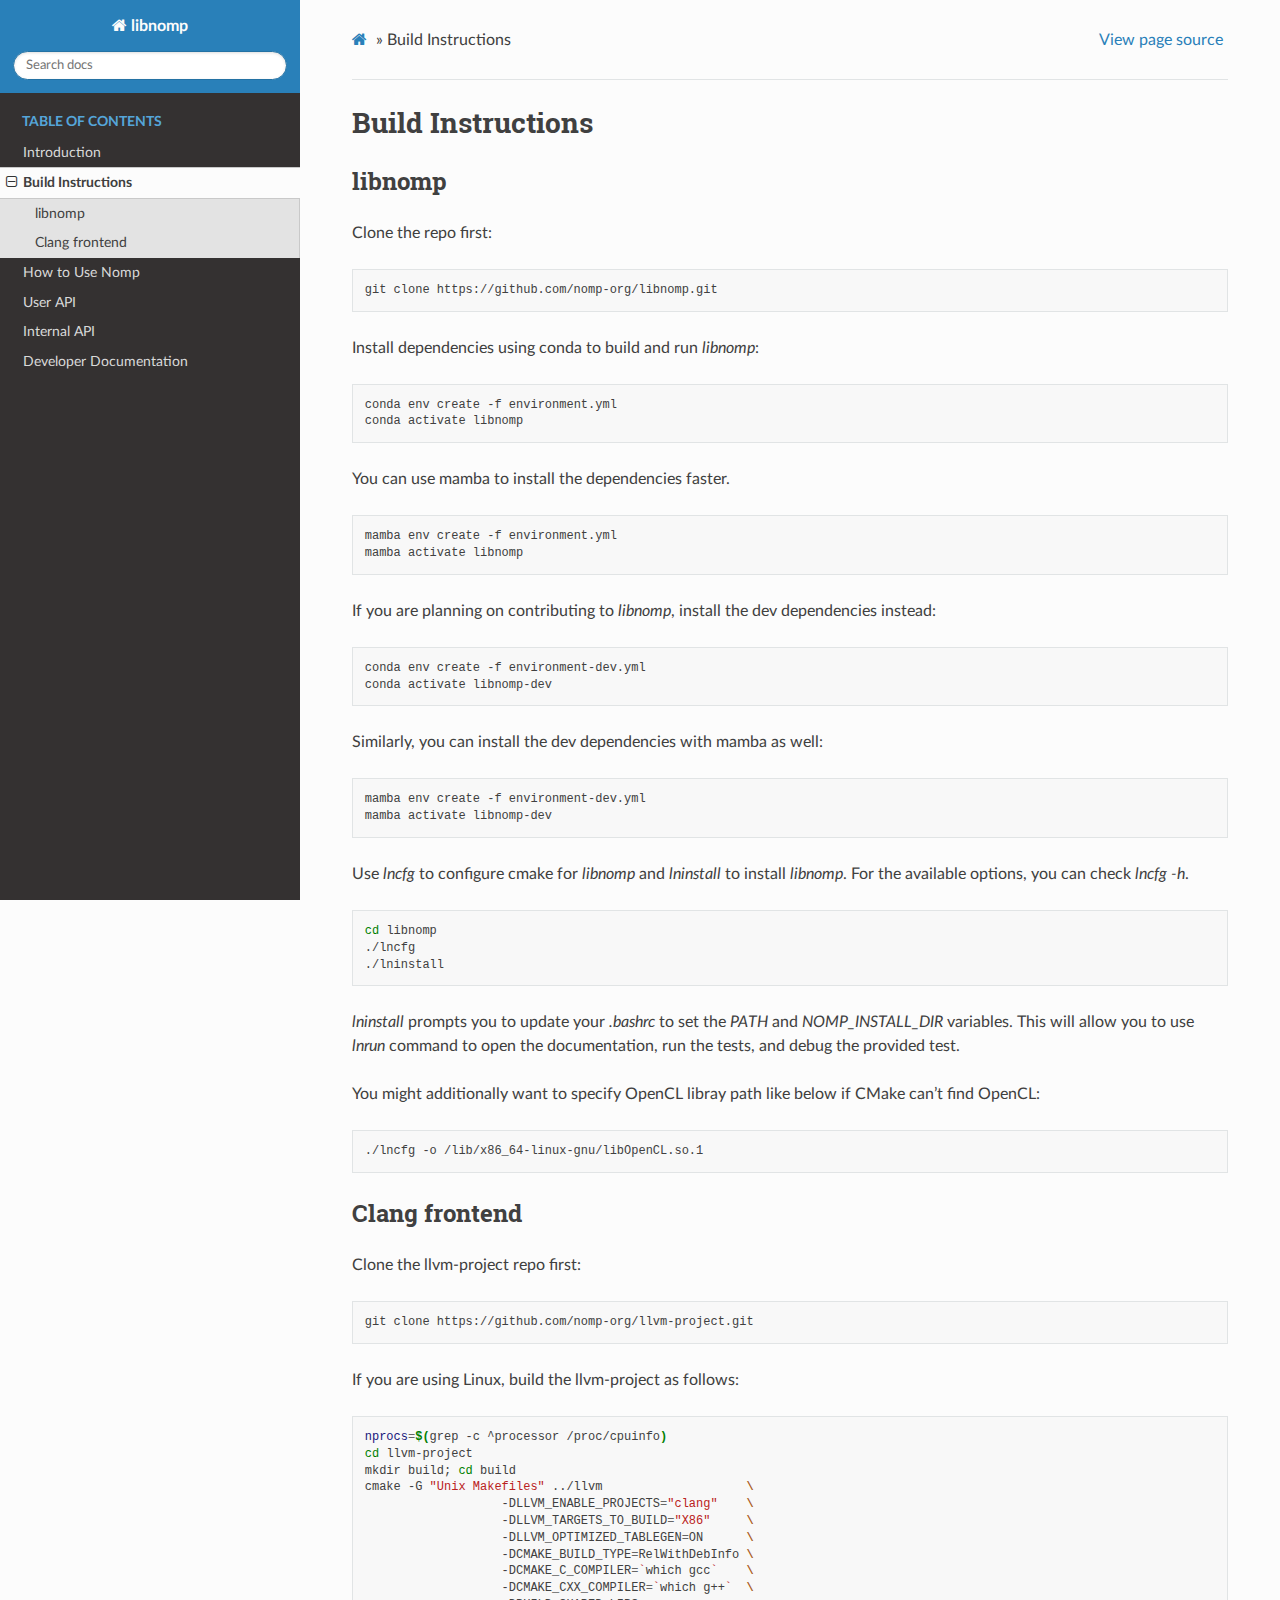
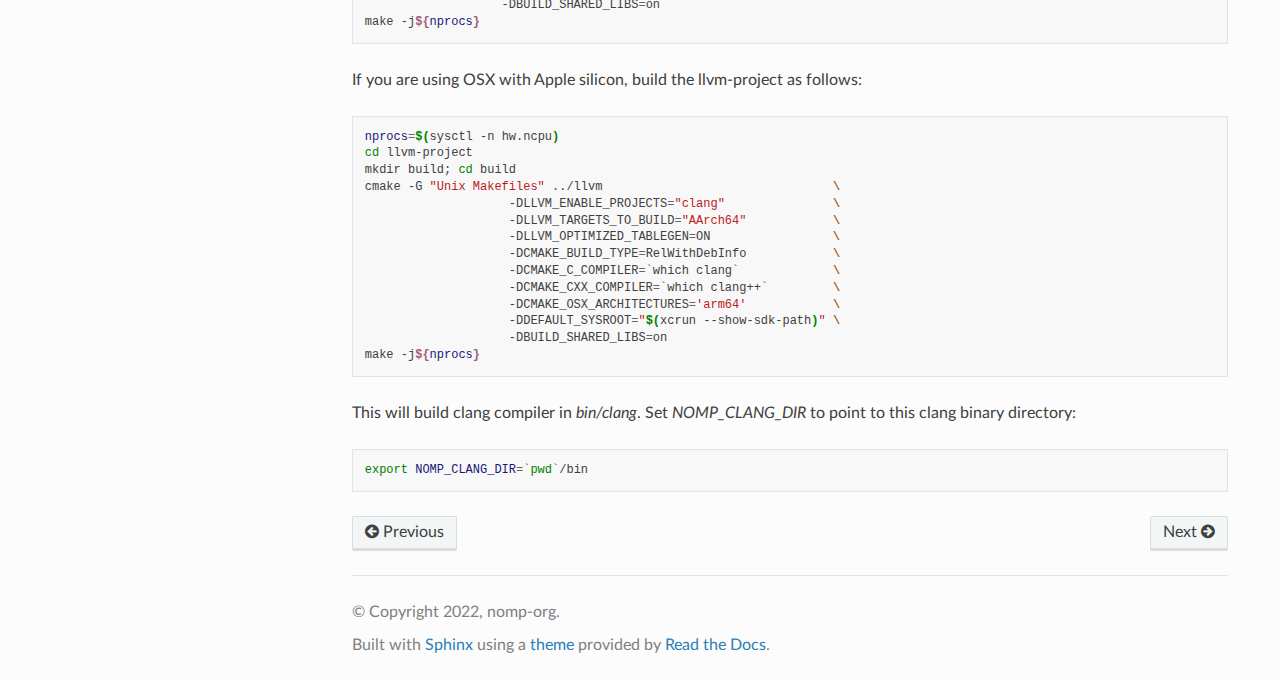
==== commit fa3445ff: "Deploying to gh-pages from  @ d55a334ecc69adf107c6a253446e4df642cd6dfb 🚀" ====
--- a/build.html
+++ b/build.html
@@ -20,7 +20,7 @@
     <script src="_static/js/theme.js"></script>
     <link rel="index" title="Index" href="genindex.html" />
     <link rel="search" title="Search" href="search.html" />
-    <link rel="next" title="How to Use Nomp" href="nomp-usage.html" />
+    <link rel="next" title="How to Use Nomp" href="usage.html" />
     <link rel="prev" title="Introduction" href="index.html" /> 
 </head>
 
@@ -47,7 +47,7 @@
 <li class="toctree-l2"><a class="reference internal" href="#clang-frontend">Clang frontend</a></li>
 </ul>
 </li>
-<li class="toctree-l1"><a class="reference internal" href="nomp-usage.html">How to Use Nomp</a></li>
+<li class="toctree-l1"><a class="reference internal" href="usage.html">How to Use Nomp</a></li>
 <li class="toctree-l1"><a class="reference internal" href="user-api.html">User API</a></li>
 <li class="toctree-l1"><a class="reference internal" href="internal-api.html">Internal API</a></li>
 <li class="toctree-l1"><a class="reference internal" href="developer-docs.html">Developer Documentation</a></li>
@@ -82,33 +82,33 @@
 <section id="libnomp">
 <h2>libnomp<a class="headerlink" href="#libnomp" title="Permalink to this heading"></a></h2>
 <p>Clone the repo first:</p>
-<div class="highlight-bash notranslate"><div class="highlight"><pre><span></span>git clone https://github.com/nomp-org/libnomp.git
+<div class="highlight-bash notranslate"><div class="highlight"><pre><span></span>git<span class="w"> </span>clone<span class="w"> </span>https://github.com/nomp-org/libnomp.git
 </pre></div>
 </div>
 <p>Install dependencies using conda to build and run <cite>libnomp</cite>:</p>
-<div class="highlight-bash notranslate"><div class="highlight"><pre><span></span>conda env create -f environment.yml
-conda activate libnomp
+<div class="highlight-bash notranslate"><div class="highlight"><pre><span></span>conda<span class="w"> </span>env<span class="w"> </span>create<span class="w"> </span>-f<span class="w"> </span>environment.yml
+conda<span class="w"> </span>activate<span class="w"> </span>libnomp
 </pre></div>
 </div>
 <p>You can use mamba to install the dependencies faster.</p>
-<div class="highlight-bash notranslate"><div class="highlight"><pre><span></span>mamba env create -f environment.yml
-mamba activate libnomp
+<div class="highlight-bash notranslate"><div class="highlight"><pre><span></span>mamba<span class="w"> </span>env<span class="w"> </span>create<span class="w"> </span>-f<span class="w"> </span>environment.yml
+mamba<span class="w"> </span>activate<span class="w"> </span>libnomp
 </pre></div>
 </div>
 <p>If you are planning on contributing to <cite>libnomp</cite>, install the dev dependencies
 instead:</p>
-<div class="highlight-bash notranslate"><div class="highlight"><pre><span></span>conda env create -f environment-dev.yml
-conda activate libnomp-dev
+<div class="highlight-bash notranslate"><div class="highlight"><pre><span></span>conda<span class="w"> </span>env<span class="w"> </span>create<span class="w"> </span>-f<span class="w"> </span>environment-dev.yml
+conda<span class="w"> </span>activate<span class="w"> </span>libnomp-dev
 </pre></div>
 </div>
 <p>Similarly, you can install the dev dependencies with mamba as well:</p>
-<div class="highlight-bash notranslate"><div class="highlight"><pre><span></span>mamba env create -f environment-dev.yml
-mamba activate libnomp-dev
+<div class="highlight-bash notranslate"><div class="highlight"><pre><span></span>mamba<span class="w"> </span>env<span class="w"> </span>create<span class="w"> </span>-f<span class="w"> </span>environment-dev.yml
+mamba<span class="w"> </span>activate<span class="w"> </span>libnomp-dev
 </pre></div>
 </div>
 <p>Use <cite>lncfg</cite> to configure cmake for <cite>libnomp</cite> and <cite>lninstall</cite> to install <cite>libnomp</cite>.
 For the available options, you can check <cite>lncfg -h</cite>.</p>
-<div class="highlight-bash notranslate"><div class="highlight"><pre><span></span><span class="nb">cd</span> libnomp
+<div class="highlight-bash notranslate"><div class="highlight"><pre><span></span><span class="nb">cd</span><span class="w"> </span>libnomp
 ./lncfg
 ./lninstall
 </pre></div>
@@ -118,51 +118,51 @@
 open the documentation, run the tests, and debug the provided test.</p>
 <p>You might additionally want to specify OpenCL libray path like below if CMake
 can’t find OpenCL:</p>
-<div class="highlight-bash notranslate"><div class="highlight"><pre><span></span>./lncfg -o /lib/x86_64-linux-gnu/libOpenCL.so.1
+<div class="highlight-bash notranslate"><div class="highlight"><pre><span></span>./lncfg<span class="w"> </span>-o<span class="w"> </span>/lib/x86_64-linux-gnu/libOpenCL.so.1
 </pre></div>
 </div>
 </section>
 <section id="clang-frontend">
 <h2>Clang frontend<a class="headerlink" href="#clang-frontend" title="Permalink to this heading"></a></h2>
 <p>Clone the llvm-project repo first:</p>
-<div class="highlight-bash notranslate"><div class="highlight"><pre><span></span>git clone https://github.com/nomp-org/llvm-project.git
+<div class="highlight-bash notranslate"><div class="highlight"><pre><span></span>git<span class="w"> </span>clone<span class="w"> </span>https://github.com/nomp-org/llvm-project.git
 </pre></div>
 </div>
 <p>If you are using Linux, build the llvm-project as follows:</p>
-<div class="highlight-bash notranslate"><div class="highlight"><pre><span></span><span class="nv">nprocs</span><span class="o">=</span><span class="k">$(</span>grep -c ^processor /proc/cpuinfo<span class="k">)</span>
-<span class="nb">cd</span> llvm-project
-mkdir build<span class="p">;</span> <span class="nb">cd</span> build
-cmake -G <span class="s2">&quot;Unix Makefiles&quot;</span> ../llvm                    <span class="se">\</span>
-                   -DLLVM_ENABLE_PROJECTS<span class="o">=</span><span class="s2">&quot;clang&quot;</span>    <span class="se">\</span>
-                   -DLLVM_TARGETS_TO_BUILD<span class="o">=</span><span class="s2">&quot;X86&quot;</span>     <span class="se">\</span>
-                   -DLLVM_OPTIMIZED_TABLEGEN<span class="o">=</span>ON      <span class="se">\</span>
-                   -DCMAKE_BUILD_TYPE<span class="o">=</span>RelWithDebInfo <span class="se">\</span>
-                   -DCMAKE_C_COMPILER<span class="o">=</span><span class="sb">`</span>which gcc<span class="sb">`</span>    <span class="se">\</span>
-                   -DCMAKE_CXX_COMPILER<span class="o">=</span><span class="sb">`</span>which g++<span class="sb">`</span>  <span class="se">\</span>
-                   -DBUILD_SHARED_LIBS<span class="o">=</span>on
-make -j<span class="si">${</span><span class="nv">nprocs</span><span class="si">}</span>
+<div class="highlight-bash notranslate"><div class="highlight"><pre><span></span><span class="nv">nprocs</span><span class="o">=</span><span class="k">$(</span>grep<span class="w"> </span>-c<span class="w"> </span>^processor<span class="w"> </span>/proc/cpuinfo<span class="k">)</span>
+<span class="nb">cd</span><span class="w"> </span>llvm-project
+mkdir<span class="w"> </span>build<span class="p">;</span><span class="w"> </span><span class="nb">cd</span><span class="w"> </span>build
+cmake<span class="w"> </span>-G<span class="w"> </span><span class="s2">&quot;Unix Makefiles&quot;</span><span class="w"> </span>../llvm<span class="w">                    </span><span class="se">\</span>
+<span class="w">                   </span>-DLLVM_ENABLE_PROJECTS<span class="o">=</span><span class="s2">&quot;clang&quot;</span><span class="w">    </span><span class="se">\</span>
+<span class="w">                   </span>-DLLVM_TARGETS_TO_BUILD<span class="o">=</span><span class="s2">&quot;X86&quot;</span><span class="w">     </span><span class="se">\</span>
+<span class="w">                   </span>-DLLVM_OPTIMIZED_TABLEGEN<span class="o">=</span>ON<span class="w">      </span><span class="se">\</span>
+<span class="w">                   </span>-DCMAKE_BUILD_TYPE<span class="o">=</span>RelWithDebInfo<span class="w"> </span><span class="se">\</span>
+<span class="w">                   </span>-DCMAKE_C_COMPILER<span class="o">=</span><span class="sb">`</span>which<span class="w"> </span>gcc<span class="sb">`</span><span class="w">    </span><span class="se">\</span>
+<span class="w">                   </span>-DCMAKE_CXX_COMPILER<span class="o">=</span><span class="sb">`</span>which<span class="w"> </span>g++<span class="sb">`</span><span class="w">  </span><span class="se">\</span>
+<span class="w">                   </span>-DBUILD_SHARED_LIBS<span class="o">=</span>on
+make<span class="w"> </span>-j<span class="si">${</span><span class="nv">nprocs</span><span class="si">}</span>
 </pre></div>
 </div>
 <p>If you are using OSX with Apple silicon, build the llvm-project as follows:</p>
-<div class="highlight-bash notranslate"><div class="highlight"><pre><span></span><span class="nv">nprocs</span><span class="o">=</span><span class="k">$(</span>sysctl -n hw.ncpu<span class="k">)</span>
-<span class="nb">cd</span> llvm-project
-mkdir build<span class="p">;</span> <span class="nb">cd</span> build
-cmake -G <span class="s2">&quot;Unix Makefiles&quot;</span> ../llvm                                <span class="se">\</span>
-                    -DLLVM_ENABLE_PROJECTS<span class="o">=</span><span class="s2">&quot;clang&quot;</span>               <span class="se">\</span>
-                    -DLLVM_TARGETS_TO_BUILD<span class="o">=</span><span class="s2">&quot;AArch64&quot;</span>            <span class="se">\</span>
-                    -DLLVM_OPTIMIZED_TABLEGEN<span class="o">=</span>ON                 <span class="se">\</span>
-                    -DCMAKE_BUILD_TYPE<span class="o">=</span>RelWithDebInfo            <span class="se">\</span>
-                    -DCMAKE_C_COMPILER<span class="o">=</span><span class="sb">`</span>which clang<span class="sb">`</span>             <span class="se">\</span>
-                    -DCMAKE_CXX_COMPILER<span class="o">=</span><span class="sb">`</span>which clang++<span class="sb">`</span>         <span class="se">\</span>
-                    -DCMAKE_OSX_ARCHITECTURES<span class="o">=</span><span class="s1">&#39;arm64&#39;</span>            <span class="se">\</span>
-                    -DDEFAULT_SYSROOT<span class="o">=</span><span class="s2">&quot;</span><span class="k">$(</span>xcrun --show-sdk-path<span class="k">)</span><span class="s2">&quot;</span> <span class="se">\</span>
-                    -DBUILD_SHARED_LIBS<span class="o">=</span>on
-make -j<span class="si">${</span><span class="nv">nprocs</span><span class="si">}</span>
+<div class="highlight-bash notranslate"><div class="highlight"><pre><span></span><span class="nv">nprocs</span><span class="o">=</span><span class="k">$(</span>sysctl<span class="w"> </span>-n<span class="w"> </span>hw.ncpu<span class="k">)</span>
+<span class="nb">cd</span><span class="w"> </span>llvm-project
+mkdir<span class="w"> </span>build<span class="p">;</span><span class="w"> </span><span class="nb">cd</span><span class="w"> </span>build
+cmake<span class="w"> </span>-G<span class="w"> </span><span class="s2">&quot;Unix Makefiles&quot;</span><span class="w"> </span>../llvm<span class="w">                                </span><span class="se">\</span>
+<span class="w">                    </span>-DLLVM_ENABLE_PROJECTS<span class="o">=</span><span class="s2">&quot;clang&quot;</span><span class="w">               </span><span class="se">\</span>
+<span class="w">                    </span>-DLLVM_TARGETS_TO_BUILD<span class="o">=</span><span class="s2">&quot;AArch64&quot;</span><span class="w">            </span><span class="se">\</span>
+<span class="w">                    </span>-DLLVM_OPTIMIZED_TABLEGEN<span class="o">=</span>ON<span class="w">                 </span><span class="se">\</span>
+<span class="w">                    </span>-DCMAKE_BUILD_TYPE<span class="o">=</span>RelWithDebInfo<span class="w">            </span><span class="se">\</span>
+<span class="w">                    </span>-DCMAKE_C_COMPILER<span class="o">=</span><span class="sb">`</span>which<span class="w"> </span>clang<span class="sb">`</span><span class="w">             </span><span class="se">\</span>
+<span class="w">                    </span>-DCMAKE_CXX_COMPILER<span class="o">=</span><span class="sb">`</span>which<span class="w"> </span>clang++<span class="sb">`</span><span class="w">         </span><span class="se">\</span>
+<span class="w">                    </span>-DCMAKE_OSX_ARCHITECTURES<span class="o">=</span><span class="s1">&#39;arm64&#39;</span><span class="w">            </span><span class="se">\</span>
+<span class="w">                    </span>-DDEFAULT_SYSROOT<span class="o">=</span><span class="s2">&quot;</span><span class="k">$(</span>xcrun<span class="w"> </span>--show-sdk-path<span class="k">)</span><span class="s2">&quot;</span><span class="w"> </span><span class="se">\</span>
+<span class="w">                    </span>-DBUILD_SHARED_LIBS<span class="o">=</span>on
+make<span class="w"> </span>-j<span class="si">${</span><span class="nv">nprocs</span><span class="si">}</span>
 </pre></div>
 </div>
 <p>This will build clang compiler in <cite>bin/clang</cite>. Set <cite>NOMP_CLANG_DIR</cite> to point to
 this clang binary directory:</p>
-<div class="highlight-bash notranslate"><div class="highlight"><pre><span></span><span class="nb">export</span> <span class="nv">NOMP_CLANG_DIR</span><span class="o">=</span><span class="sb">`</span><span class="nb">pwd</span><span class="sb">`</span>/bin
+<div class="highlight-bash notranslate"><div class="highlight"><pre><span></span><span class="nb">export</span><span class="w"> </span><span class="nv">NOMP_CLANG_DIR</span><span class="o">=</span><span class="sb">`</span><span class="nb">pwd</span><span class="sb">`</span>/bin
 </pre></div>
 </div>
 </section>
@@ -173,7 +173,7 @@
           </div>
           <footer><div class="rst-footer-buttons" role="navigation" aria-label="Footer">
         <a href="index.html" class="btn btn-neutral float-left" title="Introduction" accesskey="p" rel="prev"><span class="fa fa-arrow-circle-left" aria-hidden="true"></span> Previous</a>
-        <a href="nomp-usage.html" class="btn btn-neutral float-right" title="How to Use Nomp" accesskey="n" rel="next">Next <span class="fa fa-arrow-circle-right" aria-hidden="true"></span></a>
+        <a href="usage.html" class="btn btn-neutral float-right" title="How to Use Nomp" accesskey="n" rel="next">Next <span class="fa fa-arrow-circle-right" aria-hidden="true"></span></a>
     </div>
 
   <hr/>
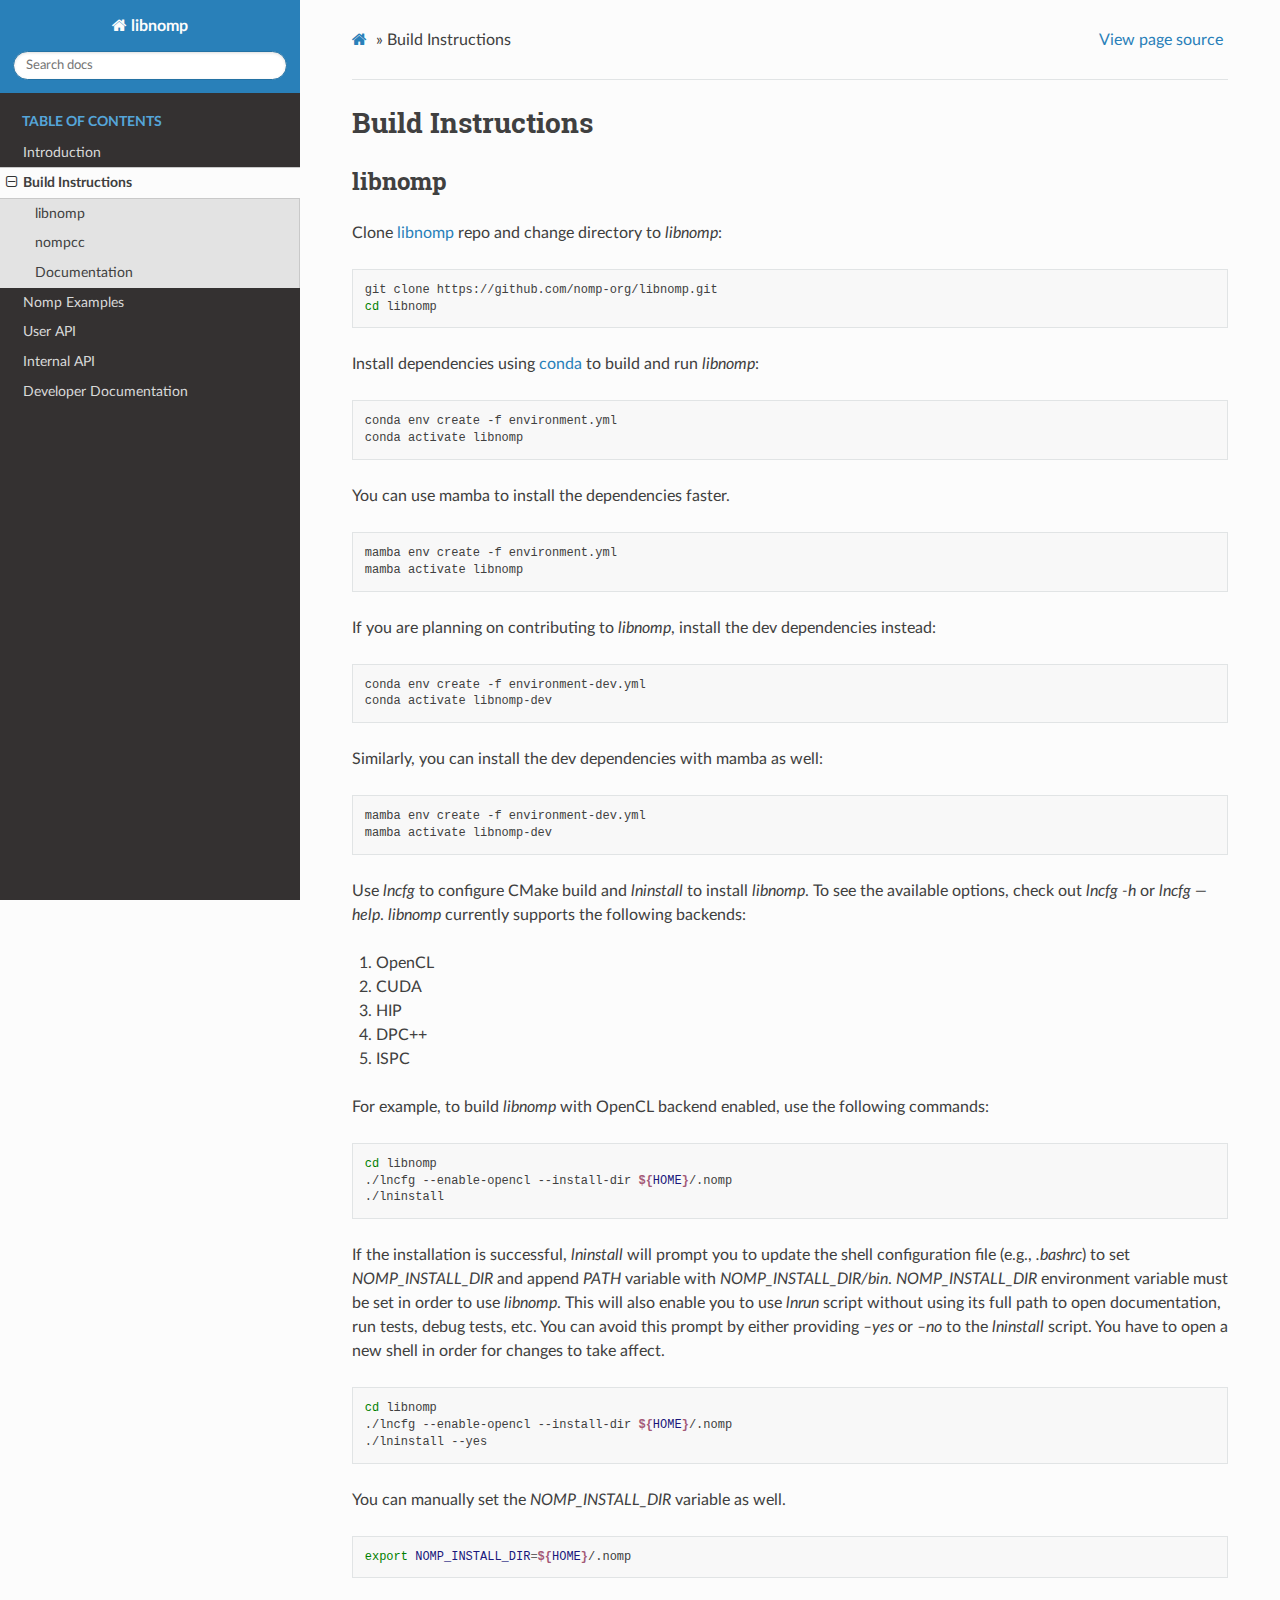
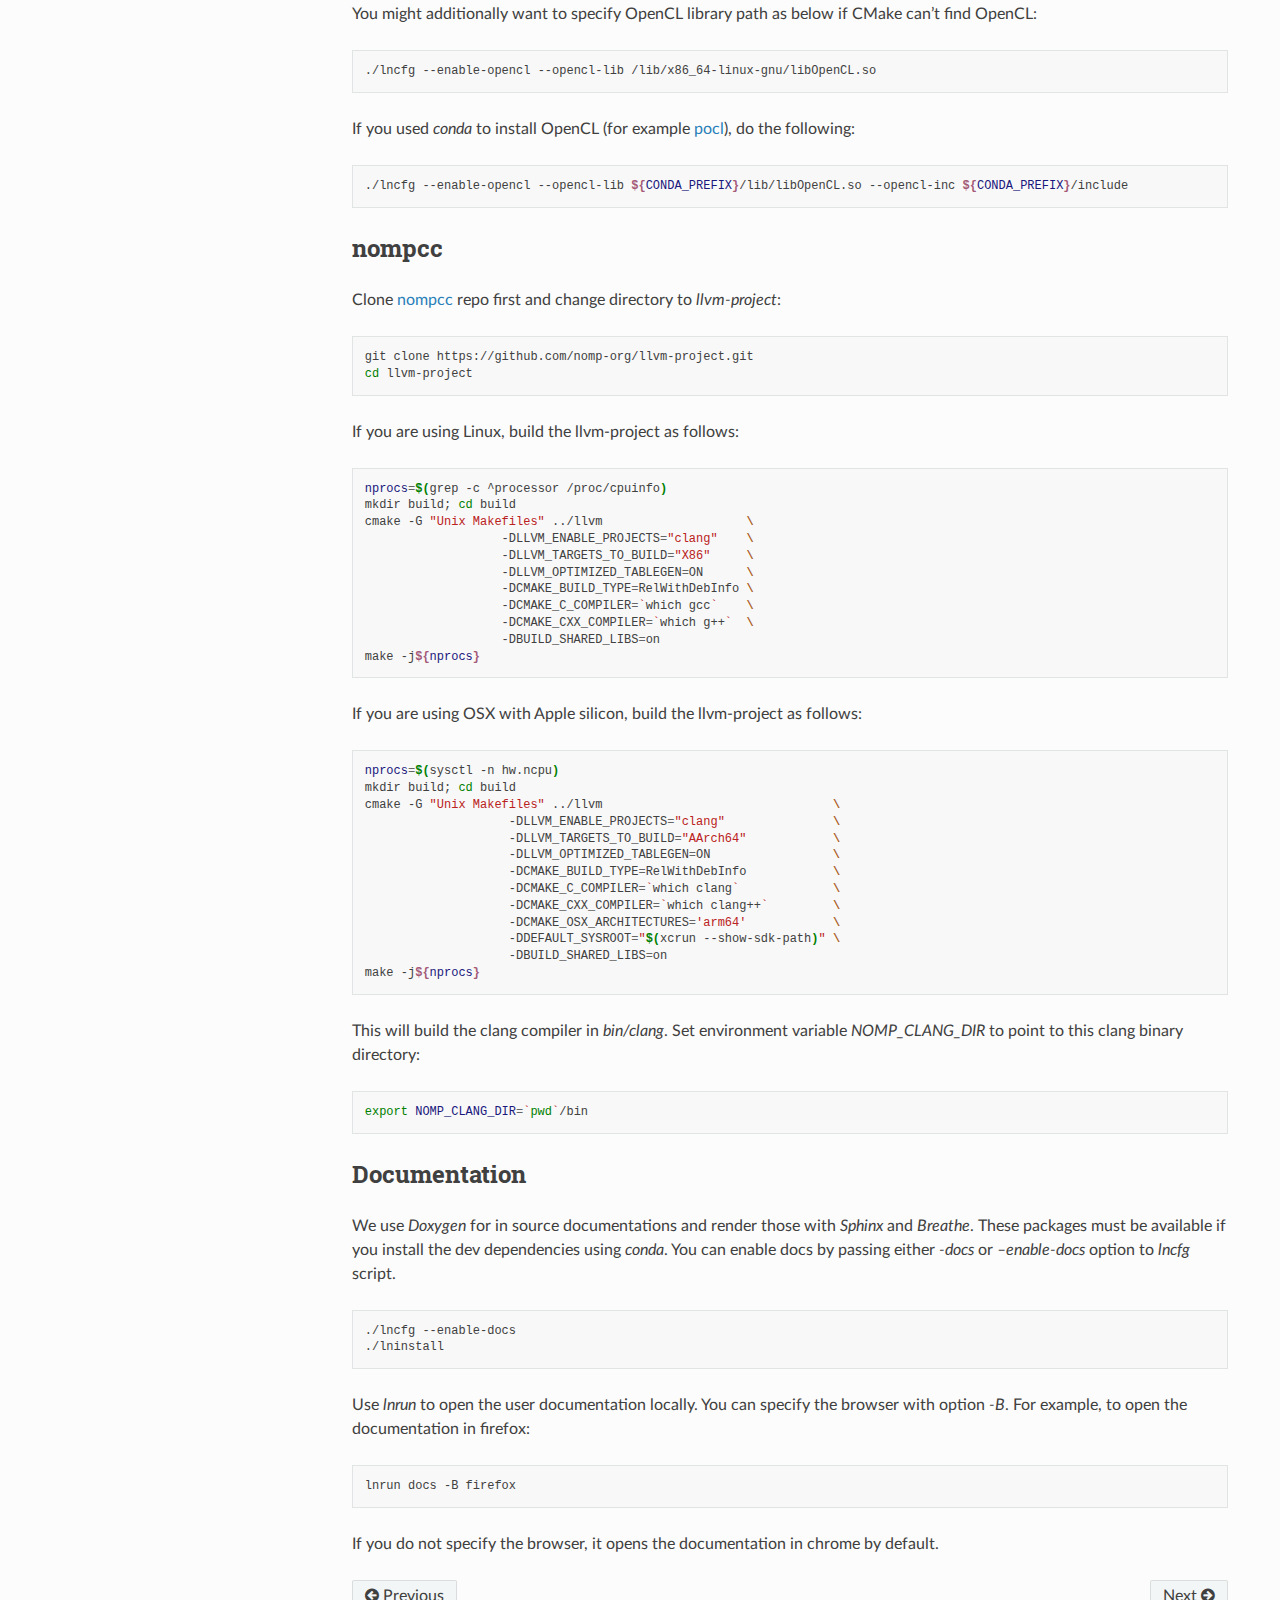
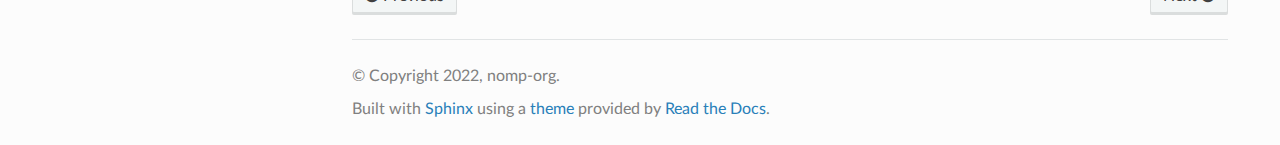
==== commit e579ec0c: "Deploying to gh-pages from  @ 2a3757119283f7804cca6b7d119ff831dd943bb6 🚀" ====
--- a/build.html
+++ b/build.html
@@ -20,7 +20,7 @@
     <script src="_static/js/theme.js"></script>
     <link rel="index" title="Index" href="genindex.html" />
     <link rel="search" title="Search" href="search.html" />
-    <link rel="next" title="How to Use Nomp" href="usage.html" />
+    <link rel="next" title="Nomp Examples" href="usage.html" />
     <link rel="prev" title="Introduction" href="index.html" /> 
 </head>
 
@@ -44,10 +44,11 @@
 <li class="toctree-l1"><a class="reference internal" href="index.html">Introduction</a></li>
 <li class="toctree-l1 current"><a class="current reference internal" href="#">Build Instructions</a><ul>
 <li class="toctree-l2"><a class="reference internal" href="#libnomp">libnomp</a></li>
-<li class="toctree-l2"><a class="reference internal" href="#clang-frontend">Clang frontend</a></li>
+<li class="toctree-l2"><a class="reference internal" href="#nompcc">nompcc</a></li>
+<li class="toctree-l2"><a class="reference internal" href="#documentation">Documentation</a></li>
 </ul>
 </li>
-<li class="toctree-l1"><a class="reference internal" href="usage.html">How to Use Nomp</a></li>
+<li class="toctree-l1"><a class="reference internal" href="usage.html">Nomp Examples</a></li>
 <li class="toctree-l1"><a class="reference internal" href="user-api.html">User API</a></li>
 <li class="toctree-l1"><a class="reference internal" href="internal-api.html">Internal API</a></li>
 <li class="toctree-l1"><a class="reference internal" href="developer-docs.html">Developer Documentation</a></li>
@@ -81,11 +82,12 @@
 <h1>Build Instructions<a class="headerlink" href="#build-instructions" title="Permalink to this heading"></a></h1>
 <section id="libnomp">
 <h2>libnomp<a class="headerlink" href="#libnomp" title="Permalink to this heading"></a></h2>
-<p>Clone the repo first:</p>
+<p>Clone <a class="reference external" href="https://github.com/nomp-org/libnomp/">libnomp</a> repo and change directory to <cite>libnomp</cite>:</p>
 <div class="highlight-bash notranslate"><div class="highlight"><pre><span></span>git<span class="w"> </span>clone<span class="w"> </span>https://github.com/nomp-org/libnomp.git
-</pre></div>
-</div>
-<p>Install dependencies using conda to build and run <cite>libnomp</cite>:</p>
+<span class="nb">cd</span><span class="w"> </span>libnomp
+</pre></div>
+</div>
+<p>Install dependencies using <a class="reference external" href="https://docs.conda.io/en/latest/miniconda.html">conda</a> to build and run <cite>libnomp</cite>:</p>
 <div class="highlight-bash notranslate"><div class="highlight"><pre><span></span>conda<span class="w"> </span>env<span class="w"> </span>create<span class="w"> </span>-f<span class="w"> </span>environment.yml
 conda<span class="w"> </span>activate<span class="w"> </span>libnomp
 </pre></div>
@@ -106,31 +108,59 @@
 mamba<span class="w"> </span>activate<span class="w"> </span>libnomp-dev
 </pre></div>
 </div>
-<p>Use <cite>lncfg</cite> to configure cmake for <cite>libnomp</cite> and <cite>lninstall</cite> to install <cite>libnomp</cite>.
-For the available options, you can check <cite>lncfg -h</cite>.</p>
+<p>Use <cite>lncfg</cite> to configure CMake build and <cite>lninstall</cite> to install <cite>libnomp</cite>. To
+see the available options, check out <cite>lncfg -h</cite> or <cite>lncfg —help</cite>. <cite>libnomp</cite>
+currently supports the following backends:</p>
+<ol class="arabic simple">
+<li><p>OpenCL</p></li>
+<li><p>CUDA</p></li>
+<li><p>HIP</p></li>
+<li><p>DPC++</p></li>
+<li><p>ISPC</p></li>
+</ol>
+<p>For example, to build <cite>libnomp</cite> with OpenCL backend enabled, use the following
+commands:</p>
 <div class="highlight-bash notranslate"><div class="highlight"><pre><span></span><span class="nb">cd</span><span class="w"> </span>libnomp
-./lncfg
+./lncfg<span class="w"> </span>--enable-opencl<span class="w"> </span>--install-dir<span class="w"> </span><span class="si">${</span><span class="nv">HOME</span><span class="si">}</span>/.nomp
 ./lninstall
 </pre></div>
 </div>
-<p><cite>lninstall</cite> prompts you to update your <cite>.bashrc</cite> to set the <cite>PATH</cite> and
-<cite>NOMP_INSTALL_DIR</cite> variables. This will allow you to use <cite>lnrun</cite> command to
-open the documentation, run the tests, and debug the provided test.</p>
-<p>You might additionally want to specify OpenCL libray path like below if CMake
+<p>If the installation is successful, <cite>lninstall</cite> will prompt you to update the
+shell configuration file (e.g., <cite>.bashrc</cite>) to set <cite>NOMP_INSTALL_DIR</cite> and append
+<cite>PATH</cite> variable with <cite>NOMP_INSTALL_DIR/bin</cite>. <cite>NOMP_INSTALL_DIR</cite> environment
+variable must be set in order to use <cite>libnomp</cite>. This will also enable you to use
+<cite>lnrun</cite> script without using its full path to open documentation, run tests,
+debug tests, etc. You can avoid this prompt by either providing <cite>–yes</cite> or
+<cite>–no</cite> to the <cite>lninstall</cite> script. You have to open a new shell in order for
+changes to take affect.</p>
+<div class="highlight-bash notranslate"><div class="highlight"><pre><span></span><span class="nb">cd</span><span class="w"> </span>libnomp
+./lncfg<span class="w"> </span>--enable-opencl<span class="w"> </span>--install-dir<span class="w"> </span><span class="si">${</span><span class="nv">HOME</span><span class="si">}</span>/.nomp
+./lninstall<span class="w"> </span>--yes
+</pre></div>
+</div>
+<p>You can manually set the <cite>NOMP_INSTALL_DIR</cite> variable as well.</p>
+<div class="highlight-bash notranslate"><div class="highlight"><pre><span></span><span class="nb">export</span><span class="w"> </span><span class="nv">NOMP_INSTALL_DIR</span><span class="o">=</span><span class="si">${</span><span class="nv">HOME</span><span class="si">}</span>/.nomp
+</pre></div>
+</div>
+<p>You might additionally want to specify OpenCL library path as below if CMake
 can’t find OpenCL:</p>
-<div class="highlight-bash notranslate"><div class="highlight"><pre><span></span>./lncfg<span class="w"> </span>-o<span class="w"> </span>/lib/x86_64-linux-gnu/libOpenCL.so.1
-</pre></div>
-</div>
-</section>
-<section id="clang-frontend">
-<h2>Clang frontend<a class="headerlink" href="#clang-frontend" title="Permalink to this heading"></a></h2>
-<p>Clone the llvm-project repo first:</p>
+<div class="highlight-bash notranslate"><div class="highlight"><pre><span></span>./lncfg<span class="w"> </span>--enable-opencl<span class="w"> </span>--opencl-lib<span class="w"> </span>/lib/x86_64-linux-gnu/libOpenCL.so
+</pre></div>
+</div>
+<p>If you used <cite>conda</cite> to install OpenCL (for example <a class="reference external" href="https://github.com/pocl/pocl/">pocl</a>), do the following:</p>
+<div class="highlight-bash notranslate"><div class="highlight"><pre><span></span>./lncfg<span class="w"> </span>--enable-opencl<span class="w"> </span>--opencl-lib<span class="w"> </span><span class="si">${</span><span class="nv">CONDA_PREFIX</span><span class="si">}</span>/lib/libOpenCL.so<span class="w"> </span>--opencl-inc<span class="w"> </span><span class="si">${</span><span class="nv">CONDA_PREFIX</span><span class="si">}</span>/include
+</pre></div>
+</div>
+</section>
+<section id="nompcc">
+<h2>nompcc<a class="headerlink" href="#nompcc" title="Permalink to this heading"></a></h2>
+<p>Clone <a class="reference external" href="https://github.com/nomp-org/llvm-project/">nompcc</a> repo first and change directory to <cite>llvm-project</cite>:</p>
 <div class="highlight-bash notranslate"><div class="highlight"><pre><span></span>git<span class="w"> </span>clone<span class="w"> </span>https://github.com/nomp-org/llvm-project.git
+<span class="nb">cd</span><span class="w"> </span>llvm-project
 </pre></div>
 </div>
 <p>If you are using Linux, build the llvm-project as follows:</p>
 <div class="highlight-bash notranslate"><div class="highlight"><pre><span></span><span class="nv">nprocs</span><span class="o">=</span><span class="k">$(</span>grep<span class="w"> </span>-c<span class="w"> </span>^processor<span class="w"> </span>/proc/cpuinfo<span class="k">)</span>
-<span class="nb">cd</span><span class="w"> </span>llvm-project
 mkdir<span class="w"> </span>build<span class="p">;</span><span class="w"> </span><span class="nb">cd</span><span class="w"> </span>build
 cmake<span class="w"> </span>-G<span class="w"> </span><span class="s2">&quot;Unix Makefiles&quot;</span><span class="w"> </span>../llvm<span class="w">                    </span><span class="se">\</span>
 <span class="w">                   </span>-DLLVM_ENABLE_PROJECTS<span class="o">=</span><span class="s2">&quot;clang&quot;</span><span class="w">    </span><span class="se">\</span>
@@ -145,7 +175,6 @@
 </div>
 <p>If you are using OSX with Apple silicon, build the llvm-project as follows:</p>
 <div class="highlight-bash notranslate"><div class="highlight"><pre><span></span><span class="nv">nprocs</span><span class="o">=</span><span class="k">$(</span>sysctl<span class="w"> </span>-n<span class="w"> </span>hw.ncpu<span class="k">)</span>
-<span class="nb">cd</span><span class="w"> </span>llvm-project
 mkdir<span class="w"> </span>build<span class="p">;</span><span class="w"> </span><span class="nb">cd</span><span class="w"> </span>build
 cmake<span class="w"> </span>-G<span class="w"> </span><span class="s2">&quot;Unix Makefiles&quot;</span><span class="w"> </span>../llvm<span class="w">                                </span><span class="se">\</span>
 <span class="w">                    </span>-DLLVM_ENABLE_PROJECTS<span class="o">=</span><span class="s2">&quot;clang&quot;</span><span class="w">               </span><span class="se">\</span>
@@ -160,11 +189,29 @@
 make<span class="w"> </span>-j<span class="si">${</span><span class="nv">nprocs</span><span class="si">}</span>
 </pre></div>
 </div>
-<p>This will build clang compiler in <cite>bin/clang</cite>. Set <cite>NOMP_CLANG_DIR</cite> to point to
-this clang binary directory:</p>
+<p>This will build the clang compiler in <cite>bin/clang</cite>. Set environment variable
+<cite>NOMP_CLANG_DIR</cite> to point to this clang binary directory:</p>
 <div class="highlight-bash notranslate"><div class="highlight"><pre><span></span><span class="nb">export</span><span class="w"> </span><span class="nv">NOMP_CLANG_DIR</span><span class="o">=</span><span class="sb">`</span><span class="nb">pwd</span><span class="sb">`</span>/bin
 </pre></div>
 </div>
+</section>
+<section id="documentation">
+<h2>Documentation<a class="headerlink" href="#documentation" title="Permalink to this heading"></a></h2>
+<p>We use <cite>Doxygen</cite> for in source documentations and render those with <cite>Sphinx</cite>
+and <cite>Breathe</cite>. These packages must be available if you install the dev
+dependencies using <cite>conda</cite>. You can enable docs by passing either <cite>-docs</cite> or
+<cite>–enable-docs</cite> option to <cite>lncfg</cite> script.</p>
+<div class="highlight-bash notranslate"><div class="highlight"><pre><span></span>./lncfg<span class="w"> </span>--enable-docs
+./lninstall
+</pre></div>
+</div>
+<p>Use <cite>lnrun</cite> to open the user documentation locally. You can specify the browser
+with option <cite>-B</cite>. For example, to open the documentation in firefox:</p>
+<div class="highlight-bash notranslate"><div class="highlight"><pre><span></span>lnrun<span class="w"> </span>docs<span class="w"> </span>-B<span class="w"> </span>firefox
+</pre></div>
+</div>
+<p>If you do not specify the browser, it opens the documentation in chrome by
+default.</p>
 </section>
 </section>
 
@@ -173,7 +220,7 @@
           </div>
           <footer><div class="rst-footer-buttons" role="navigation" aria-label="Footer">
         <a href="index.html" class="btn btn-neutral float-left" title="Introduction" accesskey="p" rel="prev"><span class="fa fa-arrow-circle-left" aria-hidden="true"></span> Previous</a>
-        <a href="usage.html" class="btn btn-neutral float-right" title="How to Use Nomp" accesskey="n" rel="next">Next <span class="fa fa-arrow-circle-right" aria-hidden="true"></span></a>
+        <a href="usage.html" class="btn btn-neutral float-right" title="Nomp Examples" accesskey="n" rel="next">Next <span class="fa fa-arrow-circle-right" aria-hidden="true"></span></a>
     </div>
 
   <hr/>
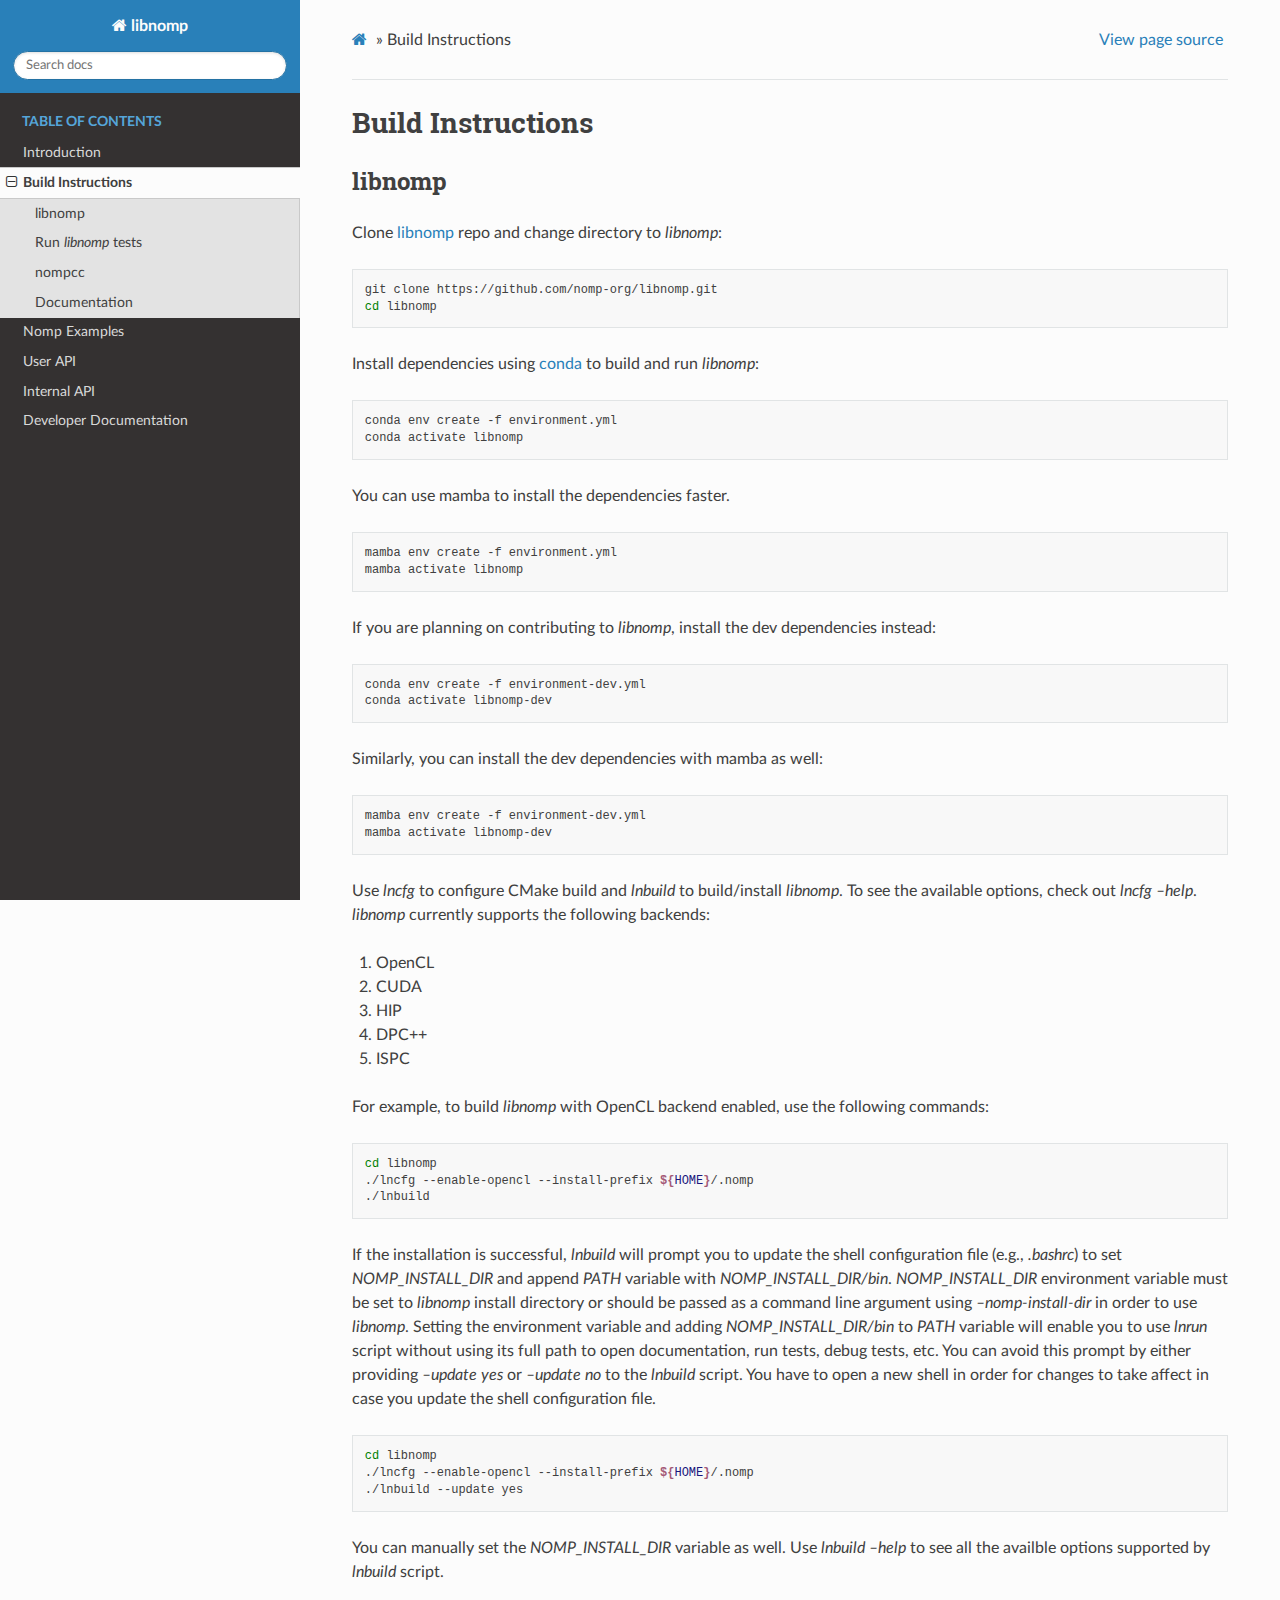
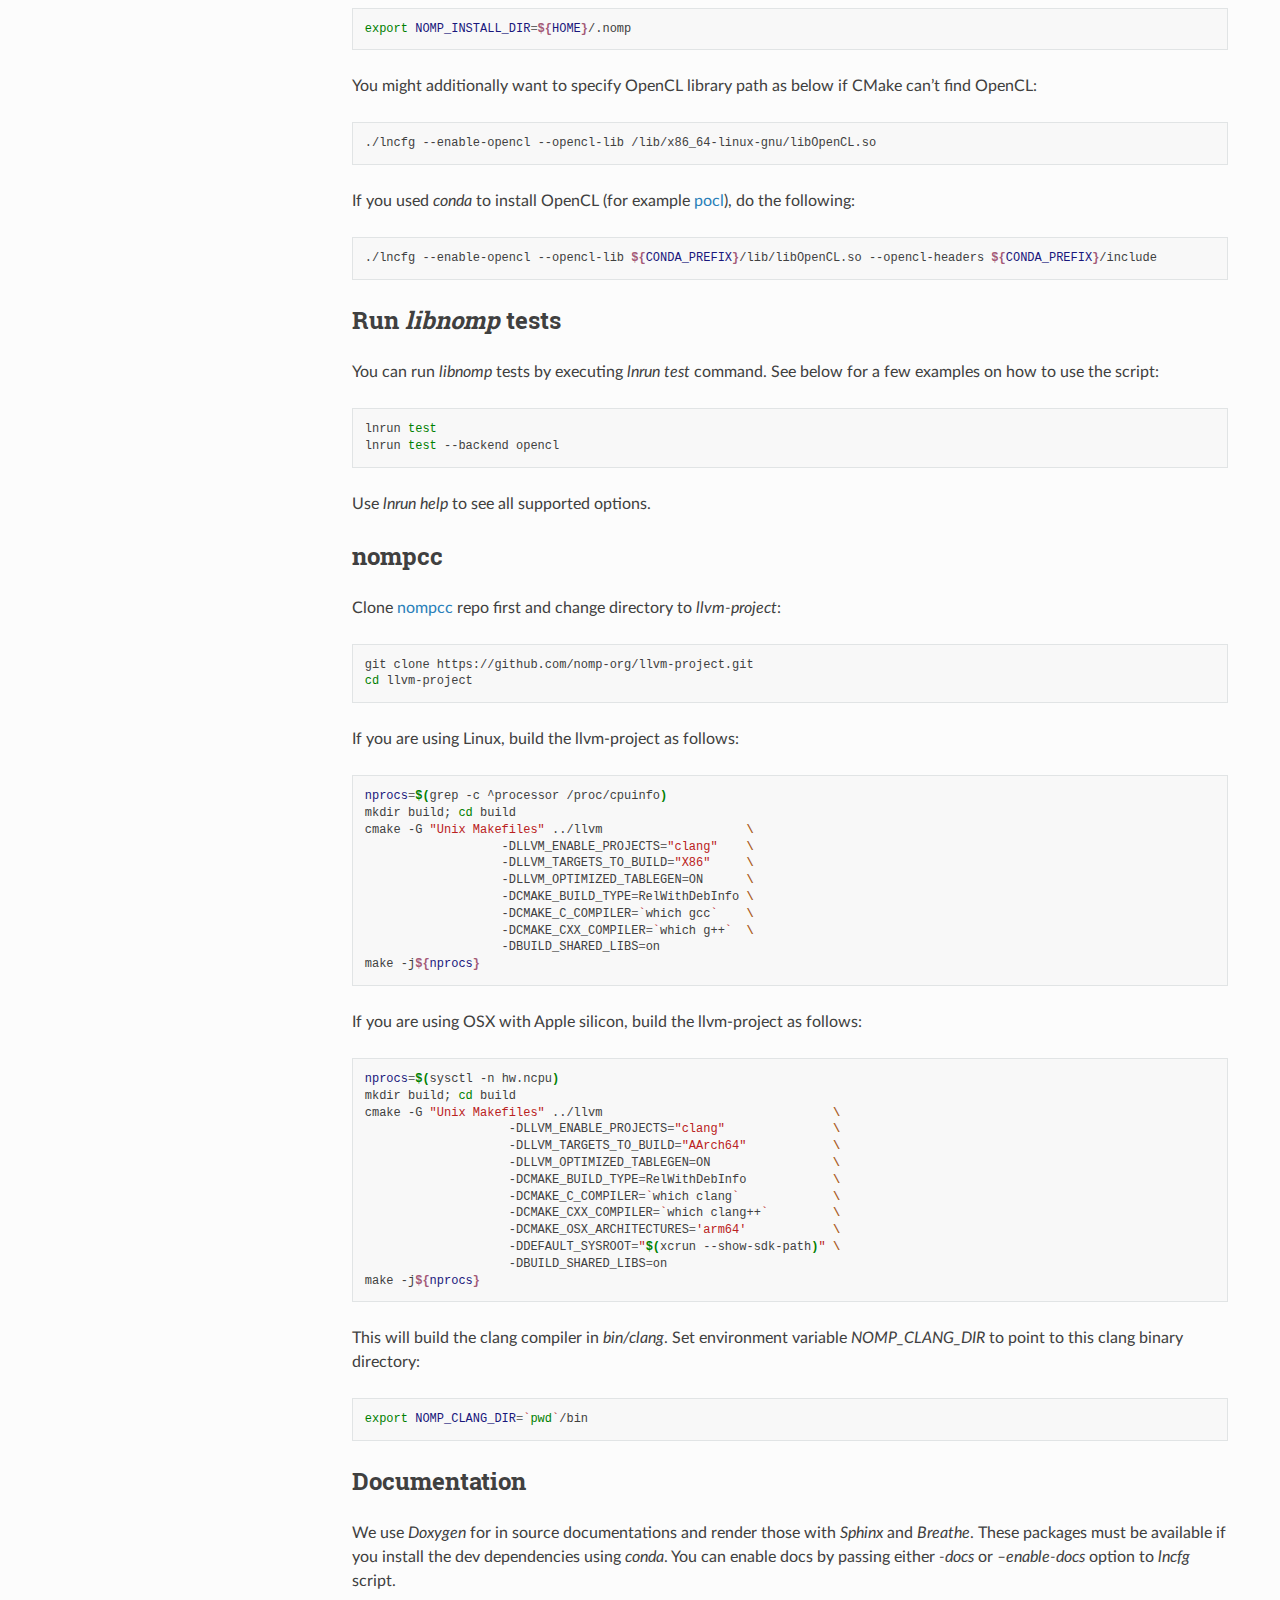
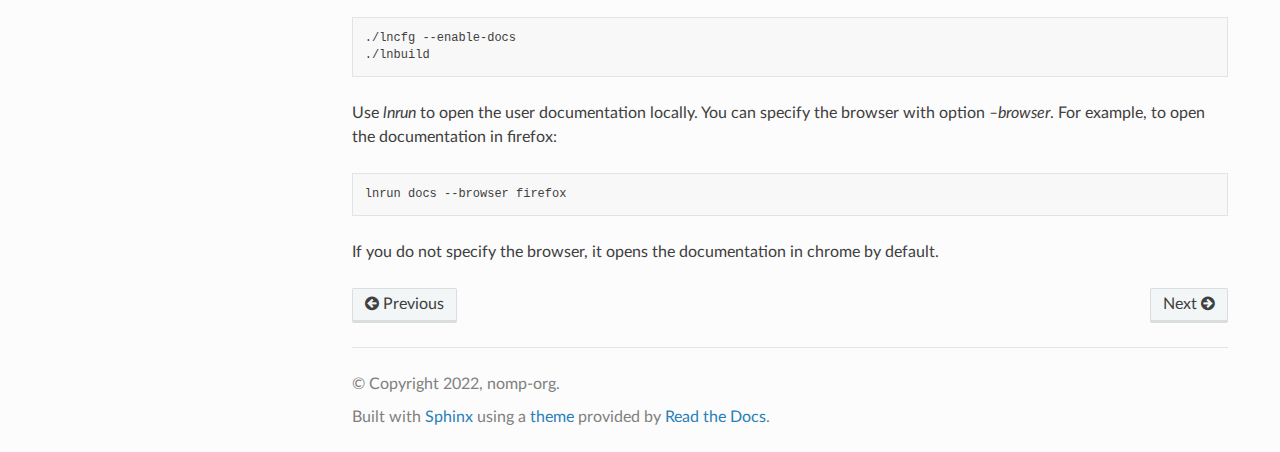
==== commit cb7b47f2: "Deploying to gh-pages from  @ 3b386a549853756b5bfbc1d2fdc652d026e17ce5 🚀" ====
--- a/build.html
+++ b/build.html
@@ -44,6 +44,7 @@
 <li class="toctree-l1"><a class="reference internal" href="index.html">Introduction</a></li>
 <li class="toctree-l1 current"><a class="current reference internal" href="#">Build Instructions</a><ul>
 <li class="toctree-l2"><a class="reference internal" href="#libnomp">libnomp</a></li>
+<li class="toctree-l2"><a class="reference internal" href="#run-libnomp-tests">Run <cite>libnomp</cite> tests</a></li>
 <li class="toctree-l2"><a class="reference internal" href="#nompcc">nompcc</a></li>
 <li class="toctree-l2"><a class="reference internal" href="#documentation">Documentation</a></li>
 </ul>
@@ -108,9 +109,9 @@
 mamba<span class="w"> </span>activate<span class="w"> </span>libnomp-dev
 </pre></div>
 </div>
-<p>Use <cite>lncfg</cite> to configure CMake build and <cite>lninstall</cite> to install <cite>libnomp</cite>. To
-see the available options, check out <cite>lncfg -h</cite> or <cite>lncfg —help</cite>. <cite>libnomp</cite>
-currently supports the following backends:</p>
+<p>Use <cite>lncfg</cite> to configure CMake build and <cite>lnbuild</cite> to build/install <cite>libnomp</cite>. To
+see the available options, check out <cite>lncfg –help</cite>. <cite>libnomp</cite> currently supports
+the following backends:</p>
 <ol class="arabic simple">
 <li><p>OpenCL</p></li>
 <li><p>CUDA</p></li>
@@ -121,24 +122,27 @@
 <p>For example, to build <cite>libnomp</cite> with OpenCL backend enabled, use the following
 commands:</p>
 <div class="highlight-bash notranslate"><div class="highlight"><pre><span></span><span class="nb">cd</span><span class="w"> </span>libnomp
-./lncfg<span class="w"> </span>--enable-opencl<span class="w"> </span>--install-dir<span class="w"> </span><span class="si">${</span><span class="nv">HOME</span><span class="si">}</span>/.nomp
-./lninstall
-</pre></div>
-</div>
-<p>If the installation is successful, <cite>lninstall</cite> will prompt you to update the
-shell configuration file (e.g., <cite>.bashrc</cite>) to set <cite>NOMP_INSTALL_DIR</cite> and append
-<cite>PATH</cite> variable with <cite>NOMP_INSTALL_DIR/bin</cite>. <cite>NOMP_INSTALL_DIR</cite> environment
-variable must be set in order to use <cite>libnomp</cite>. This will also enable you to use
-<cite>lnrun</cite> script without using its full path to open documentation, run tests,
-debug tests, etc. You can avoid this prompt by either providing <cite>–yes</cite> or
-<cite>–no</cite> to the <cite>lninstall</cite> script. You have to open a new shell in order for
-changes to take affect.</p>
+./lncfg<span class="w"> </span>--enable-opencl<span class="w"> </span>--install-prefix<span class="w"> </span><span class="si">${</span><span class="nv">HOME</span><span class="si">}</span>/.nomp
+./lnbuild
+</pre></div>
+</div>
+<p>If the installation is successful, <cite>lnbuild</cite> will prompt you to update the shell
+configuration file (e.g., <cite>.bashrc</cite>) to set <cite>NOMP_INSTALL_DIR</cite> and append <cite>PATH</cite>
+variable with <cite>NOMP_INSTALL_DIR/bin</cite>. <cite>NOMP_INSTALL_DIR</cite> environment variable must
+be set to <cite>libnomp</cite> install directory or should be passed as a command line
+argument using <cite>–nomp-install-dir</cite> in order to use <cite>libnomp</cite>. Setting the
+environment variable and adding <cite>NOMP_INSTALL_DIR/bin</cite> to <cite>PATH</cite> variable will
+enable you to use <cite>lnrun</cite> script without using its full path to open documentation,
+run tests, debug tests, etc. You can avoid this prompt by either providing
+<cite>–update yes</cite> or <cite>–update no</cite> to the <cite>lnbuild</cite> script. You have to open a new shell
+in order for changes to take affect in case you update the shell configuration file.</p>
 <div class="highlight-bash notranslate"><div class="highlight"><pre><span></span><span class="nb">cd</span><span class="w"> </span>libnomp
-./lncfg<span class="w"> </span>--enable-opencl<span class="w"> </span>--install-dir<span class="w"> </span><span class="si">${</span><span class="nv">HOME</span><span class="si">}</span>/.nomp
-./lninstall<span class="w"> </span>--yes
-</pre></div>
-</div>
-<p>You can manually set the <cite>NOMP_INSTALL_DIR</cite> variable as well.</p>
+./lncfg<span class="w"> </span>--enable-opencl<span class="w"> </span>--install-prefix<span class="w"> </span><span class="si">${</span><span class="nv">HOME</span><span class="si">}</span>/.nomp
+./lnbuild<span class="w"> </span>--update<span class="w"> </span>yes
+</pre></div>
+</div>
+<p>You can manually set the <cite>NOMP_INSTALL_DIR</cite> variable as well. Use <cite>lnbuild –help</cite>
+to see all the availble options supported by <cite>lnbuild</cite> script.</p>
 <div class="highlight-bash notranslate"><div class="highlight"><pre><span></span><span class="nb">export</span><span class="w"> </span><span class="nv">NOMP_INSTALL_DIR</span><span class="o">=</span><span class="si">${</span><span class="nv">HOME</span><span class="si">}</span>/.nomp
 </pre></div>
 </div>
@@ -148,9 +152,19 @@
 </pre></div>
 </div>
 <p>If you used <cite>conda</cite> to install OpenCL (for example <a class="reference external" href="https://github.com/pocl/pocl/">pocl</a>), do the following:</p>
-<div class="highlight-bash notranslate"><div class="highlight"><pre><span></span>./lncfg<span class="w"> </span>--enable-opencl<span class="w"> </span>--opencl-lib<span class="w"> </span><span class="si">${</span><span class="nv">CONDA_PREFIX</span><span class="si">}</span>/lib/libOpenCL.so<span class="w"> </span>--opencl-inc<span class="w"> </span><span class="si">${</span><span class="nv">CONDA_PREFIX</span><span class="si">}</span>/include
-</pre></div>
-</div>
+<div class="highlight-bash notranslate"><div class="highlight"><pre><span></span>./lncfg<span class="w"> </span>--enable-opencl<span class="w"> </span>--opencl-lib<span class="w"> </span><span class="si">${</span><span class="nv">CONDA_PREFIX</span><span class="si">}</span>/lib/libOpenCL.so<span class="w"> </span>--opencl-headers<span class="w"> </span><span class="si">${</span><span class="nv">CONDA_PREFIX</span><span class="si">}</span>/include
+</pre></div>
+</div>
+</section>
+<section id="run-libnomp-tests">
+<h2>Run <cite>libnomp</cite> tests<a class="headerlink" href="#run-libnomp-tests" title="Permalink to this heading"></a></h2>
+<p>You can run <cite>libnomp</cite> tests by executing <cite>lnrun test</cite> command. See below for
+a few examples on how to use the script:</p>
+<div class="highlight-bash notranslate"><div class="highlight"><pre><span></span>lnrun<span class="w"> </span><span class="nb">test</span>
+lnrun<span class="w"> </span><span class="nb">test</span><span class="w"> </span>--backend<span class="w"> </span>opencl
+</pre></div>
+</div>
+<p>Use <cite>lnrun help</cite> to see all supported options.</p>
 </section>
 <section id="nompcc">
 <h2>nompcc<a class="headerlink" href="#nompcc" title="Permalink to this heading"></a></h2>
@@ -202,12 +216,12 @@
 dependencies using <cite>conda</cite>. You can enable docs by passing either <cite>-docs</cite> or
 <cite>–enable-docs</cite> option to <cite>lncfg</cite> script.</p>
 <div class="highlight-bash notranslate"><div class="highlight"><pre><span></span>./lncfg<span class="w"> </span>--enable-docs
-./lninstall
+./lnbuild
 </pre></div>
 </div>
 <p>Use <cite>lnrun</cite> to open the user documentation locally. You can specify the browser
-with option <cite>-B</cite>. For example, to open the documentation in firefox:</p>
-<div class="highlight-bash notranslate"><div class="highlight"><pre><span></span>lnrun<span class="w"> </span>docs<span class="w"> </span>-B<span class="w"> </span>firefox
+with option <cite>–browser</cite>. For example, to open the documentation in firefox:</p>
+<div class="highlight-bash notranslate"><div class="highlight"><pre><span></span>lnrun<span class="w"> </span>docs<span class="w"> </span>--browser<span class="w"> </span>firefox
 </pre></div>
 </div>
 <p>If you do not specify the browser, it opens the documentation in chrome by
--- a/_static/pygments.css
+++ b/_static/pygments.css
@@ -17,6 +17,7 @@
 .highlight .cs { color: #3D7B7B; font-style: italic } /* Comment.Special */
 .highlight .gd { color: #A00000 } /* Generic.Deleted */
 .highlight .ge { font-style: italic } /* Generic.Emph */
+.highlight .ges { font-weight: bold; font-style: italic } /* Generic.EmphStrong */
 .highlight .gr { color: #E40000 } /* Generic.Error */
 .highlight .gh { color: #000080; font-weight: bold } /* Generic.Heading */
 .highlight .gi { color: #008400 } /* Generic.Inserted */
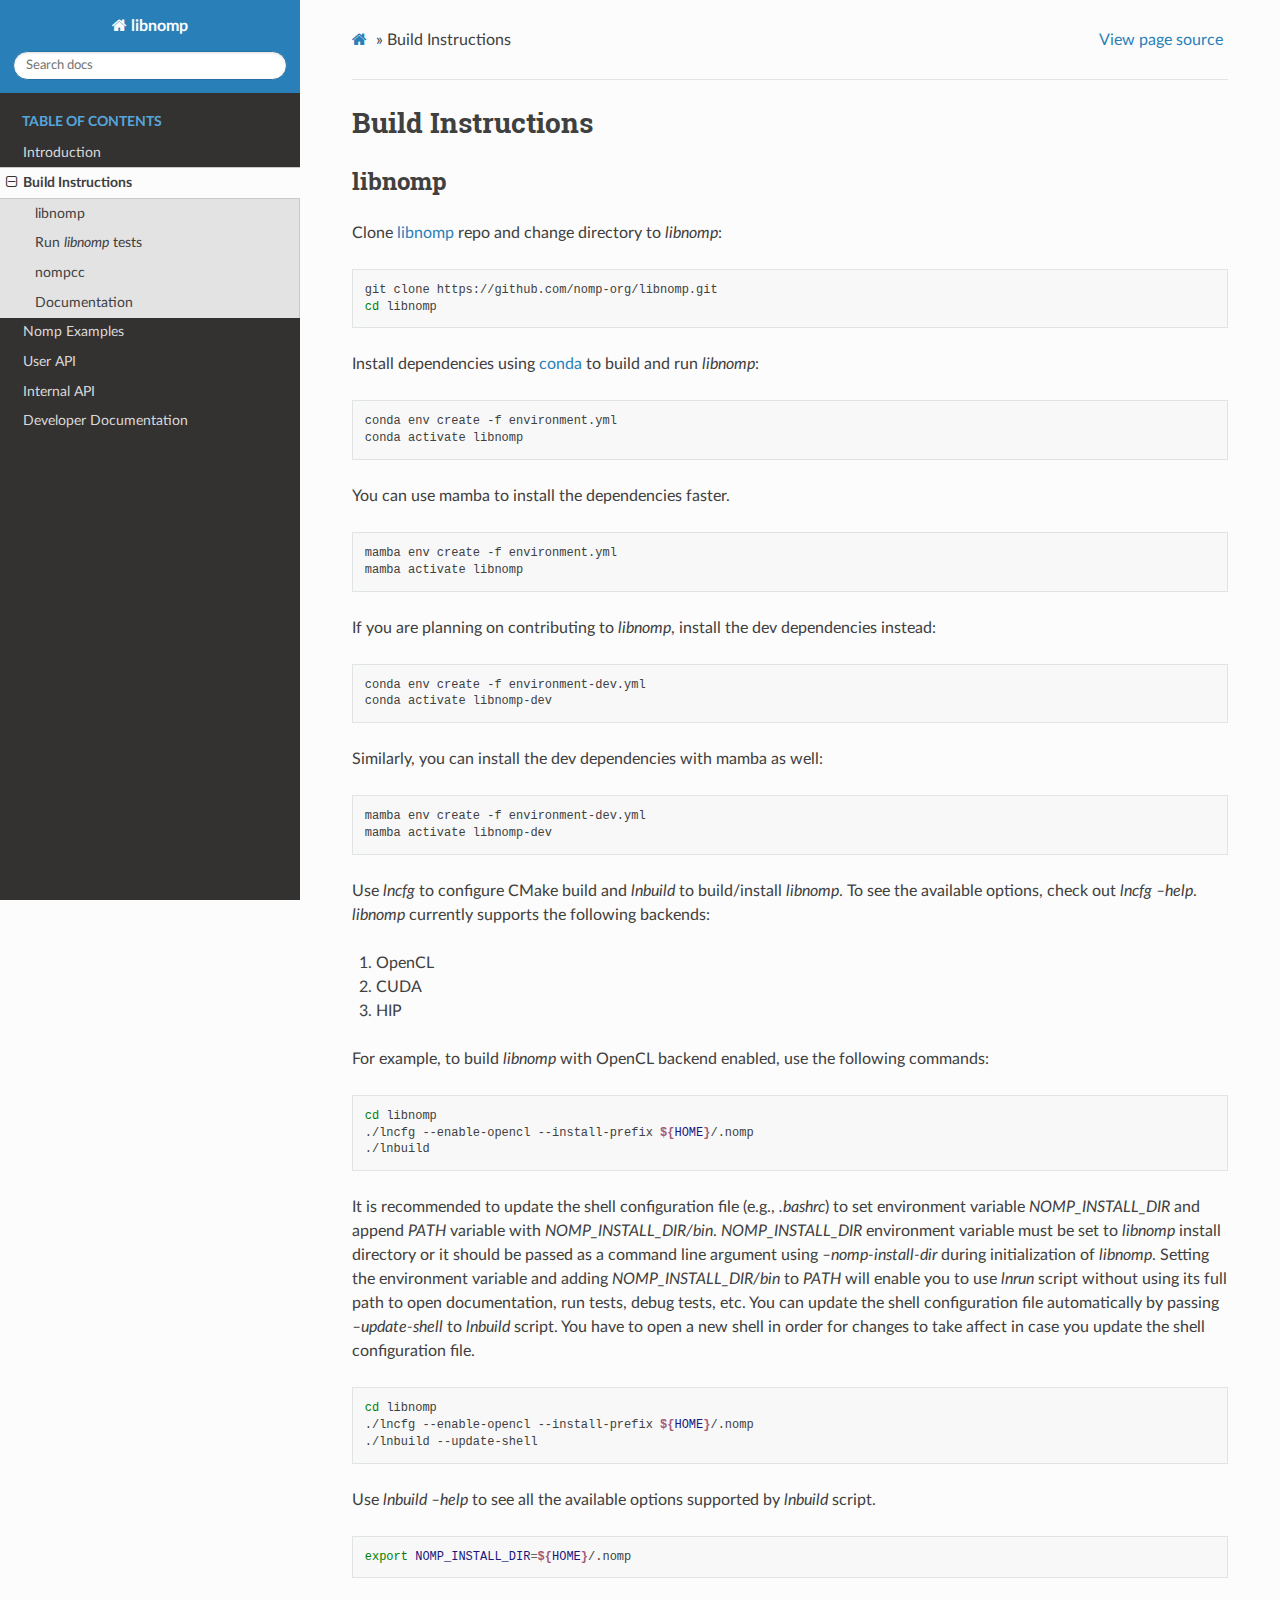
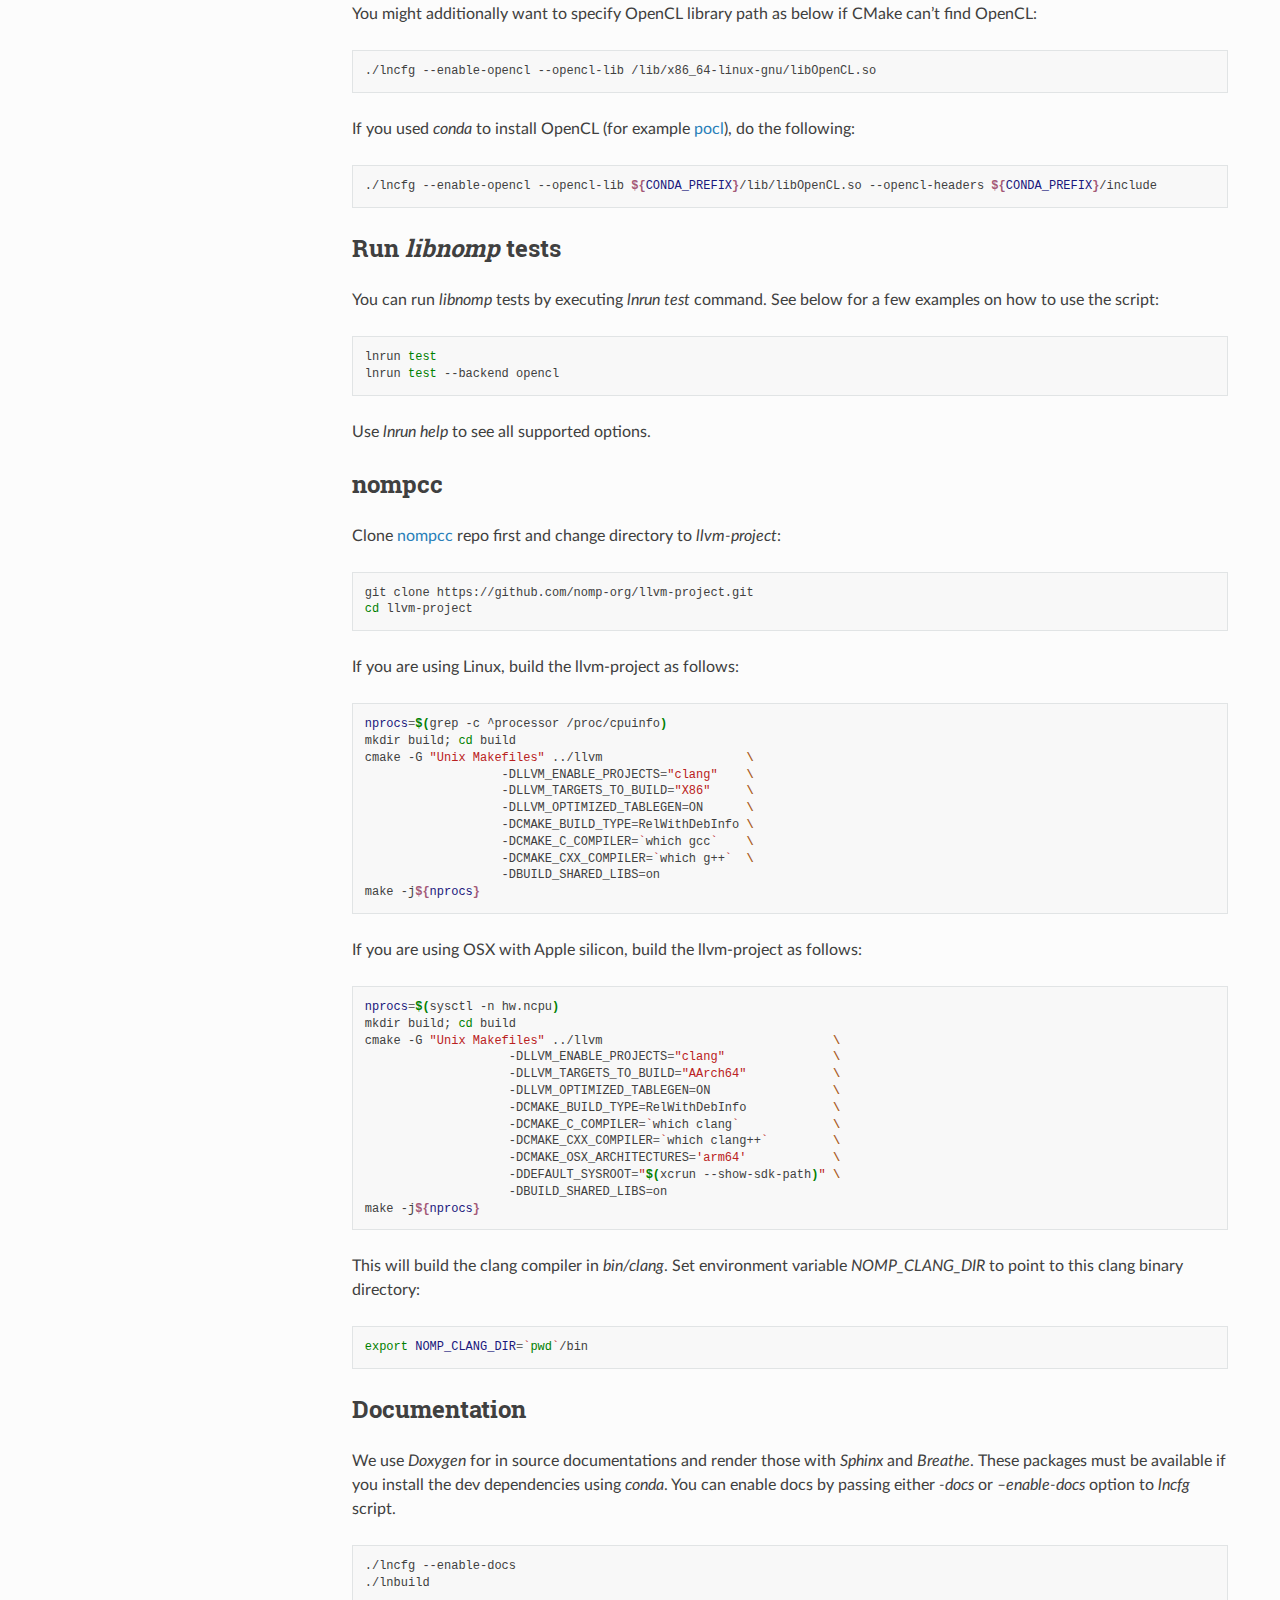
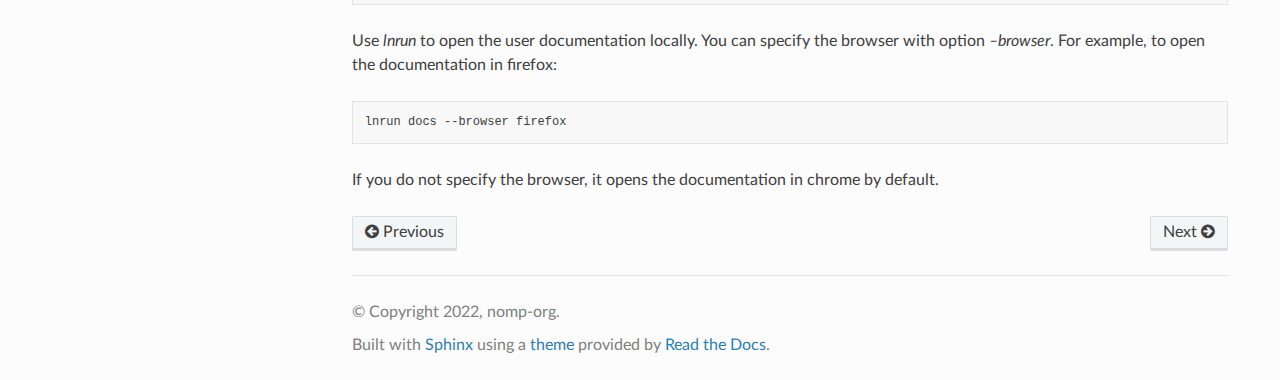
==== commit 5e582815: "Deploying to gh-pages from  @ 61b9e1c62e8936b47f05b06b498403ecff205116 🚀" ====
--- a/build.html
+++ b/build.html
@@ -20,7 +20,7 @@
     <script src="_static/js/theme.js"></script>
     <link rel="index" title="Index" href="genindex.html" />
     <link rel="search" title="Search" href="search.html" />
-    <link rel="next" title="Nomp Examples" href="usage.html" />
+    <link rel="next" title="Nomp Examples" href="examples.html" />
     <link rel="prev" title="Introduction" href="index.html" /> 
 </head>
 
@@ -49,7 +49,7 @@
 <li class="toctree-l2"><a class="reference internal" href="#documentation">Documentation</a></li>
 </ul>
 </li>
-<li class="toctree-l1"><a class="reference internal" href="usage.html">Nomp Examples</a></li>
+<li class="toctree-l1"><a class="reference internal" href="examples.html">Nomp Examples</a></li>
 <li class="toctree-l1"><a class="reference internal" href="user-api.html">User API</a></li>
 <li class="toctree-l1"><a class="reference internal" href="internal-api.html">Internal API</a></li>
 <li class="toctree-l1"><a class="reference internal" href="developer-docs.html">Developer Documentation</a></li>
@@ -116,8 +116,6 @@
 <li><p>OpenCL</p></li>
 <li><p>CUDA</p></li>
 <li><p>HIP</p></li>
-<li><p>DPC++</p></li>
-<li><p>ISPC</p></li>
 </ol>
 <p>For example, to build <cite>libnomp</cite> with OpenCL backend enabled, use the following
 commands:</p>
@@ -126,23 +124,22 @@
 ./lnbuild
 </pre></div>
 </div>
-<p>If the installation is successful, <cite>lnbuild</cite> will prompt you to update the shell
-configuration file (e.g., <cite>.bashrc</cite>) to set <cite>NOMP_INSTALL_DIR</cite> and append <cite>PATH</cite>
-variable with <cite>NOMP_INSTALL_DIR/bin</cite>. <cite>NOMP_INSTALL_DIR</cite> environment variable must
-be set to <cite>libnomp</cite> install directory or should be passed as a command line
-argument using <cite>–nomp-install-dir</cite> in order to use <cite>libnomp</cite>. Setting the
-environment variable and adding <cite>NOMP_INSTALL_DIR/bin</cite> to <cite>PATH</cite> variable will
-enable you to use <cite>lnrun</cite> script without using its full path to open documentation,
-run tests, debug tests, etc. You can avoid this prompt by either providing
-<cite>–update yes</cite> or <cite>–update no</cite> to the <cite>lnbuild</cite> script. You have to open a new shell
-in order for changes to take affect in case you update the shell configuration file.</p>
+<p>It is recommended to update the shell configuration file (e.g., <cite>.bashrc</cite>) to set
+environment variable <cite>NOMP_INSTALL_DIR</cite> and append <cite>PATH</cite> variable with
+<cite>NOMP_INSTALL_DIR/bin</cite>. <cite>NOMP_INSTALL_DIR</cite> environment variable must be set to
+<cite>libnomp</cite> install directory or it should be passed as a command line argument
+using <cite>–nomp-install-dir</cite> during initialization of <cite>libnomp</cite>. Setting the environment
+variable and adding <cite>NOMP_INSTALL_DIR/bin</cite> to <cite>PATH</cite> will enable you to use <cite>lnrun</cite>
+script without using its full path to open documentation, run tests, debug tests, etc.
+You can update the shell configuration file automatically by passing <cite>–update-shell</cite>
+to <cite>lnbuild</cite> script. You have to open a new shell in order for changes to take affect
+in case you update the shell configuration file.</p>
 <div class="highlight-bash notranslate"><div class="highlight"><pre><span></span><span class="nb">cd</span><span class="w"> </span>libnomp
 ./lncfg<span class="w"> </span>--enable-opencl<span class="w"> </span>--install-prefix<span class="w"> </span><span class="si">${</span><span class="nv">HOME</span><span class="si">}</span>/.nomp
-./lnbuild<span class="w"> </span>--update<span class="w"> </span>yes
-</pre></div>
-</div>
-<p>You can manually set the <cite>NOMP_INSTALL_DIR</cite> variable as well. Use <cite>lnbuild –help</cite>
-to see all the availble options supported by <cite>lnbuild</cite> script.</p>
+./lnbuild<span class="w"> </span>--update-shell
+</pre></div>
+</div>
+<p>Use <cite>lnbuild –help</cite> to see all the available options supported by <cite>lnbuild</cite> script.</p>
 <div class="highlight-bash notranslate"><div class="highlight"><pre><span></span><span class="nb">export</span><span class="w"> </span><span class="nv">NOMP_INSTALL_DIR</span><span class="o">=</span><span class="si">${</span><span class="nv">HOME</span><span class="si">}</span>/.nomp
 </pre></div>
 </div>
@@ -234,7 +231,7 @@
           </div>
           <footer><div class="rst-footer-buttons" role="navigation" aria-label="Footer">
         <a href="index.html" class="btn btn-neutral float-left" title="Introduction" accesskey="p" rel="prev"><span class="fa fa-arrow-circle-left" aria-hidden="true"></span> Previous</a>
-        <a href="usage.html" class="btn btn-neutral float-right" title="Nomp Examples" accesskey="n" rel="next">Next <span class="fa fa-arrow-circle-right" aria-hidden="true"></span></a>
+        <a href="examples.html" class="btn btn-neutral float-right" title="Nomp Examples" accesskey="n" rel="next">Next <span class="fa fa-arrow-circle-right" aria-hidden="true"></span></a>
     </div>
 
   <hr/>
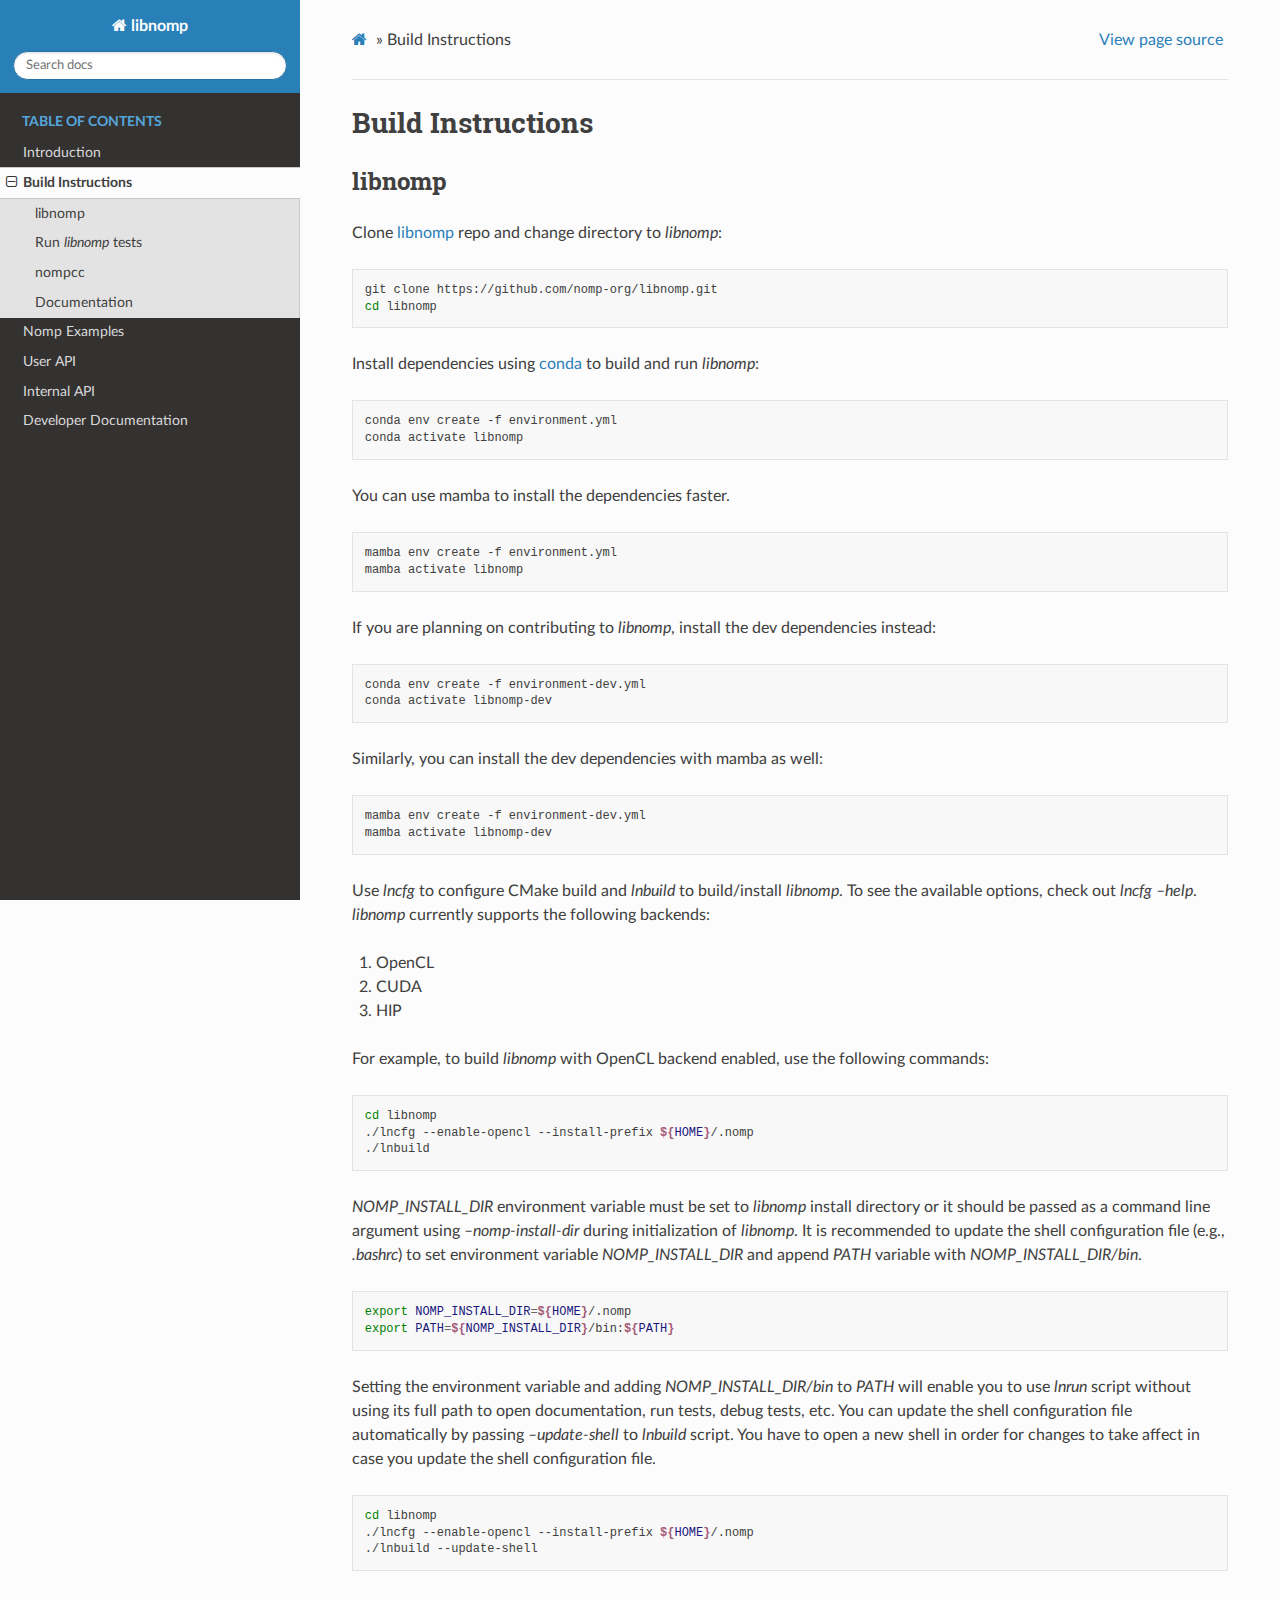
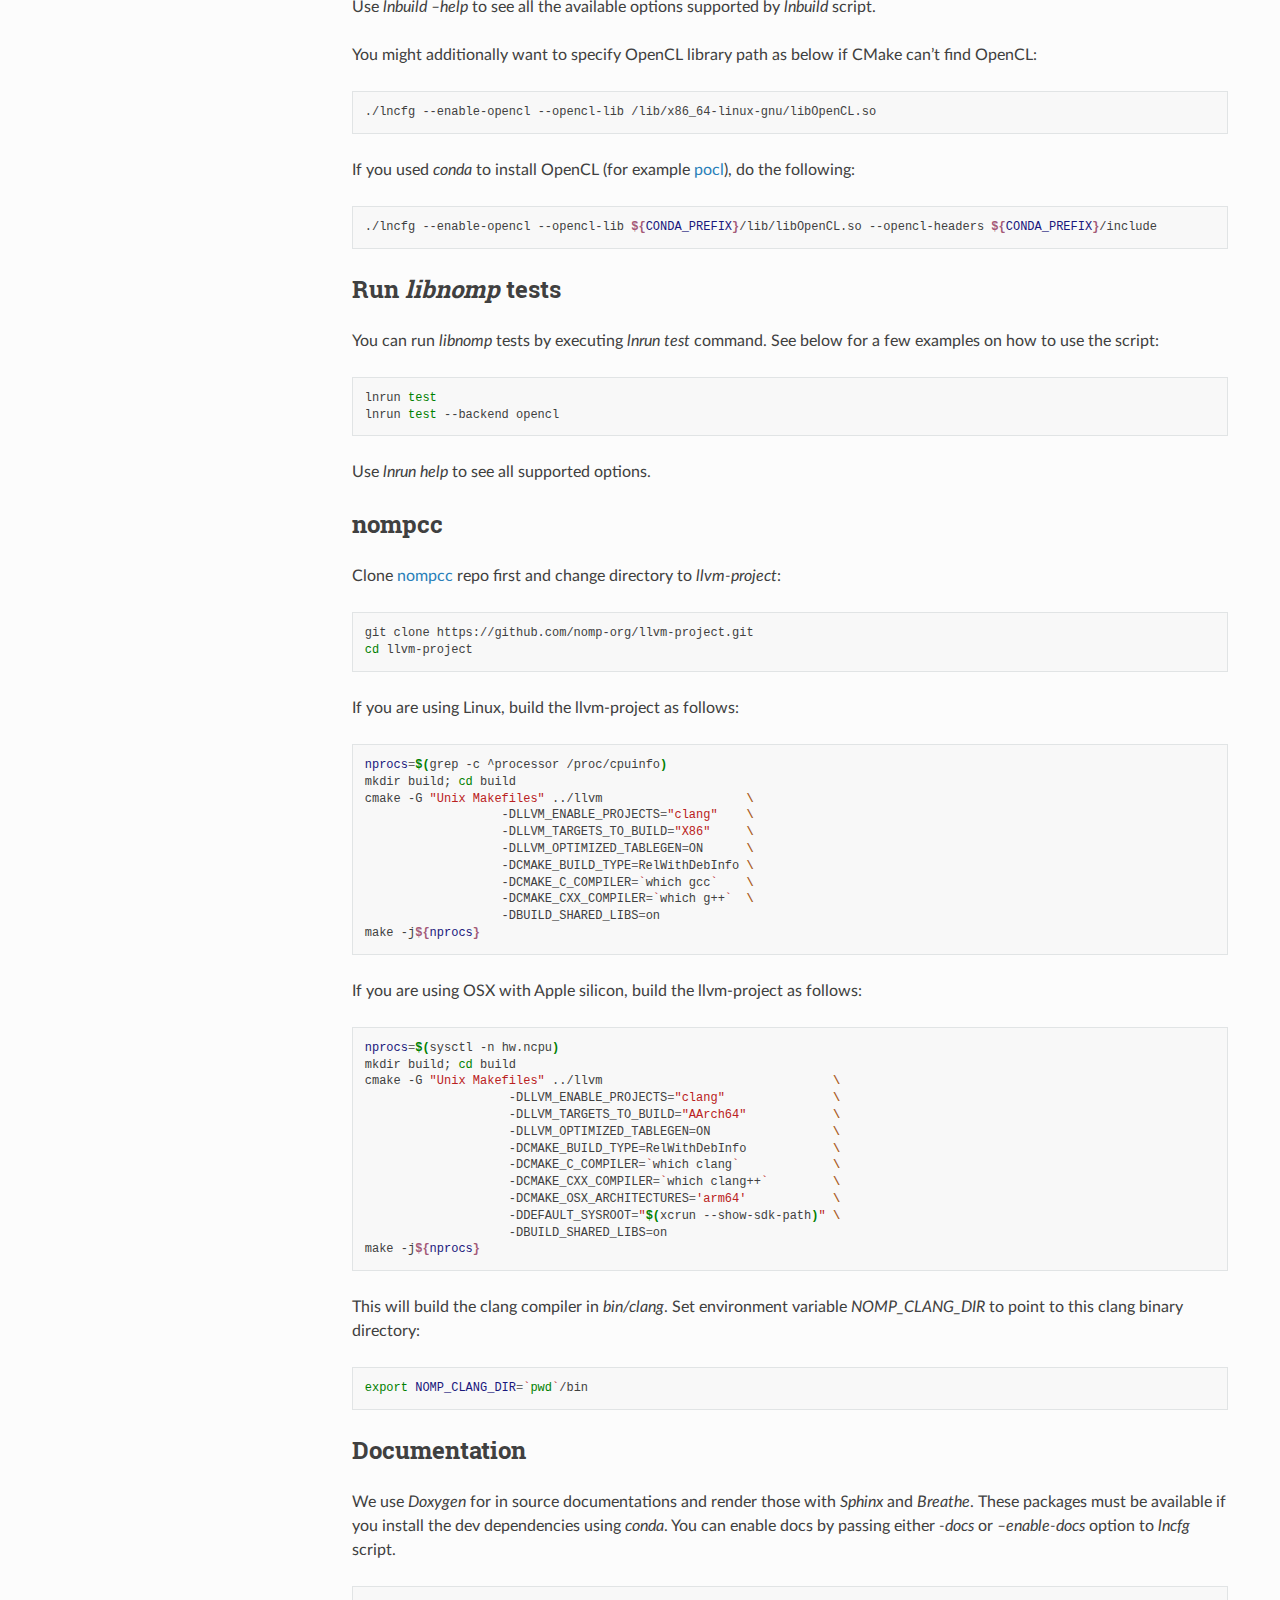
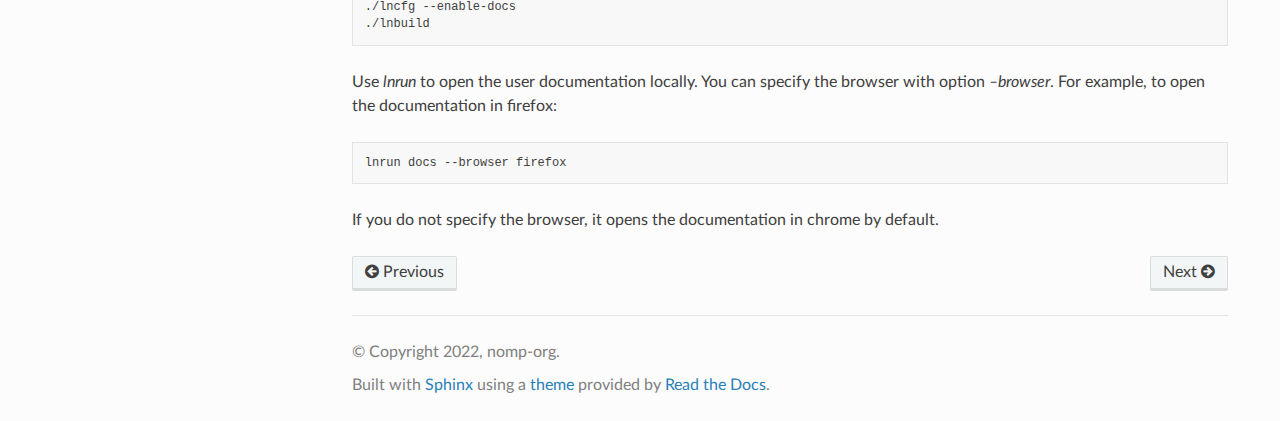
==== commit 90af1d37: "Deploying to gh-pages from  @ e9bd90285d2017cfe2b63f8acf80388dc3092745 🚀" ====
--- a/build.html
+++ b/build.html
@@ -124,25 +124,26 @@
 ./lnbuild
 </pre></div>
 </div>
-<p>It is recommended to update the shell configuration file (e.g., <cite>.bashrc</cite>) to set
-environment variable <cite>NOMP_INSTALL_DIR</cite> and append <cite>PATH</cite> variable with
-<cite>NOMP_INSTALL_DIR/bin</cite>. <cite>NOMP_INSTALL_DIR</cite> environment variable must be set to
-<cite>libnomp</cite> install directory or it should be passed as a command line argument
-using <cite>–nomp-install-dir</cite> during initialization of <cite>libnomp</cite>. Setting the environment
-variable and adding <cite>NOMP_INSTALL_DIR/bin</cite> to <cite>PATH</cite> will enable you to use <cite>lnrun</cite>
-script without using its full path to open documentation, run tests, debug tests, etc.
-You can update the shell configuration file automatically by passing <cite>–update-shell</cite>
-to <cite>lnbuild</cite> script. You have to open a new shell in order for changes to take affect
-in case you update the shell configuration file.</p>
+<p><cite>NOMP_INSTALL_DIR</cite> environment variable must be set to <cite>libnomp</cite> install directory
+or it should be passed as a command line argument using <cite>–nomp-install-dir</cite> during
+initialization of <cite>libnomp</cite>. It is recommended to update the shell configuration file
+(e.g., <cite>.bashrc</cite>) to set environment variable <cite>NOMP_INSTALL_DIR</cite> and append <cite>PATH</cite>
+variable with <cite>NOMP_INSTALL_DIR/bin</cite>.</p>
+<div class="highlight-bash notranslate"><div class="highlight"><pre><span></span><span class="nb">export</span><span class="w"> </span><span class="nv">NOMP_INSTALL_DIR</span><span class="o">=</span><span class="si">${</span><span class="nv">HOME</span><span class="si">}</span>/.nomp
+<span class="nb">export</span><span class="w"> </span><span class="nv">PATH</span><span class="o">=</span><span class="si">${</span><span class="nv">NOMP_INSTALL_DIR</span><span class="si">}</span>/bin:<span class="si">${</span><span class="nv">PATH</span><span class="si">}</span>
+</pre></div>
+</div>
+<p>Setting the environment variable and adding <cite>NOMP_INSTALL_DIR/bin</cite> to <cite>PATH</cite> will
+enable you to use <cite>lnrun</cite> script without using its full path to open documentation,
+run tests, debug tests, etc. You can update the shell configuration file automatically
+by passing <cite>–update-shell</cite> to <cite>lnbuild</cite> script. You have to open a new shell in
+order for changes to take affect in case you update the shell configuration file.</p>
 <div class="highlight-bash notranslate"><div class="highlight"><pre><span></span><span class="nb">cd</span><span class="w"> </span>libnomp
 ./lncfg<span class="w"> </span>--enable-opencl<span class="w"> </span>--install-prefix<span class="w"> </span><span class="si">${</span><span class="nv">HOME</span><span class="si">}</span>/.nomp
 ./lnbuild<span class="w"> </span>--update-shell
 </pre></div>
 </div>
 <p>Use <cite>lnbuild –help</cite> to see all the available options supported by <cite>lnbuild</cite> script.</p>
-<div class="highlight-bash notranslate"><div class="highlight"><pre><span></span><span class="nb">export</span><span class="w"> </span><span class="nv">NOMP_INSTALL_DIR</span><span class="o">=</span><span class="si">${</span><span class="nv">HOME</span><span class="si">}</span>/.nomp
-</pre></div>
-</div>
 <p>You might additionally want to specify OpenCL library path as below if CMake
 can’t find OpenCL:</p>
 <div class="highlight-bash notranslate"><div class="highlight"><pre><span></span>./lncfg<span class="w"> </span>--enable-opencl<span class="w"> </span>--opencl-lib<span class="w"> </span>/lib/x86_64-linux-gnu/libOpenCL.so
